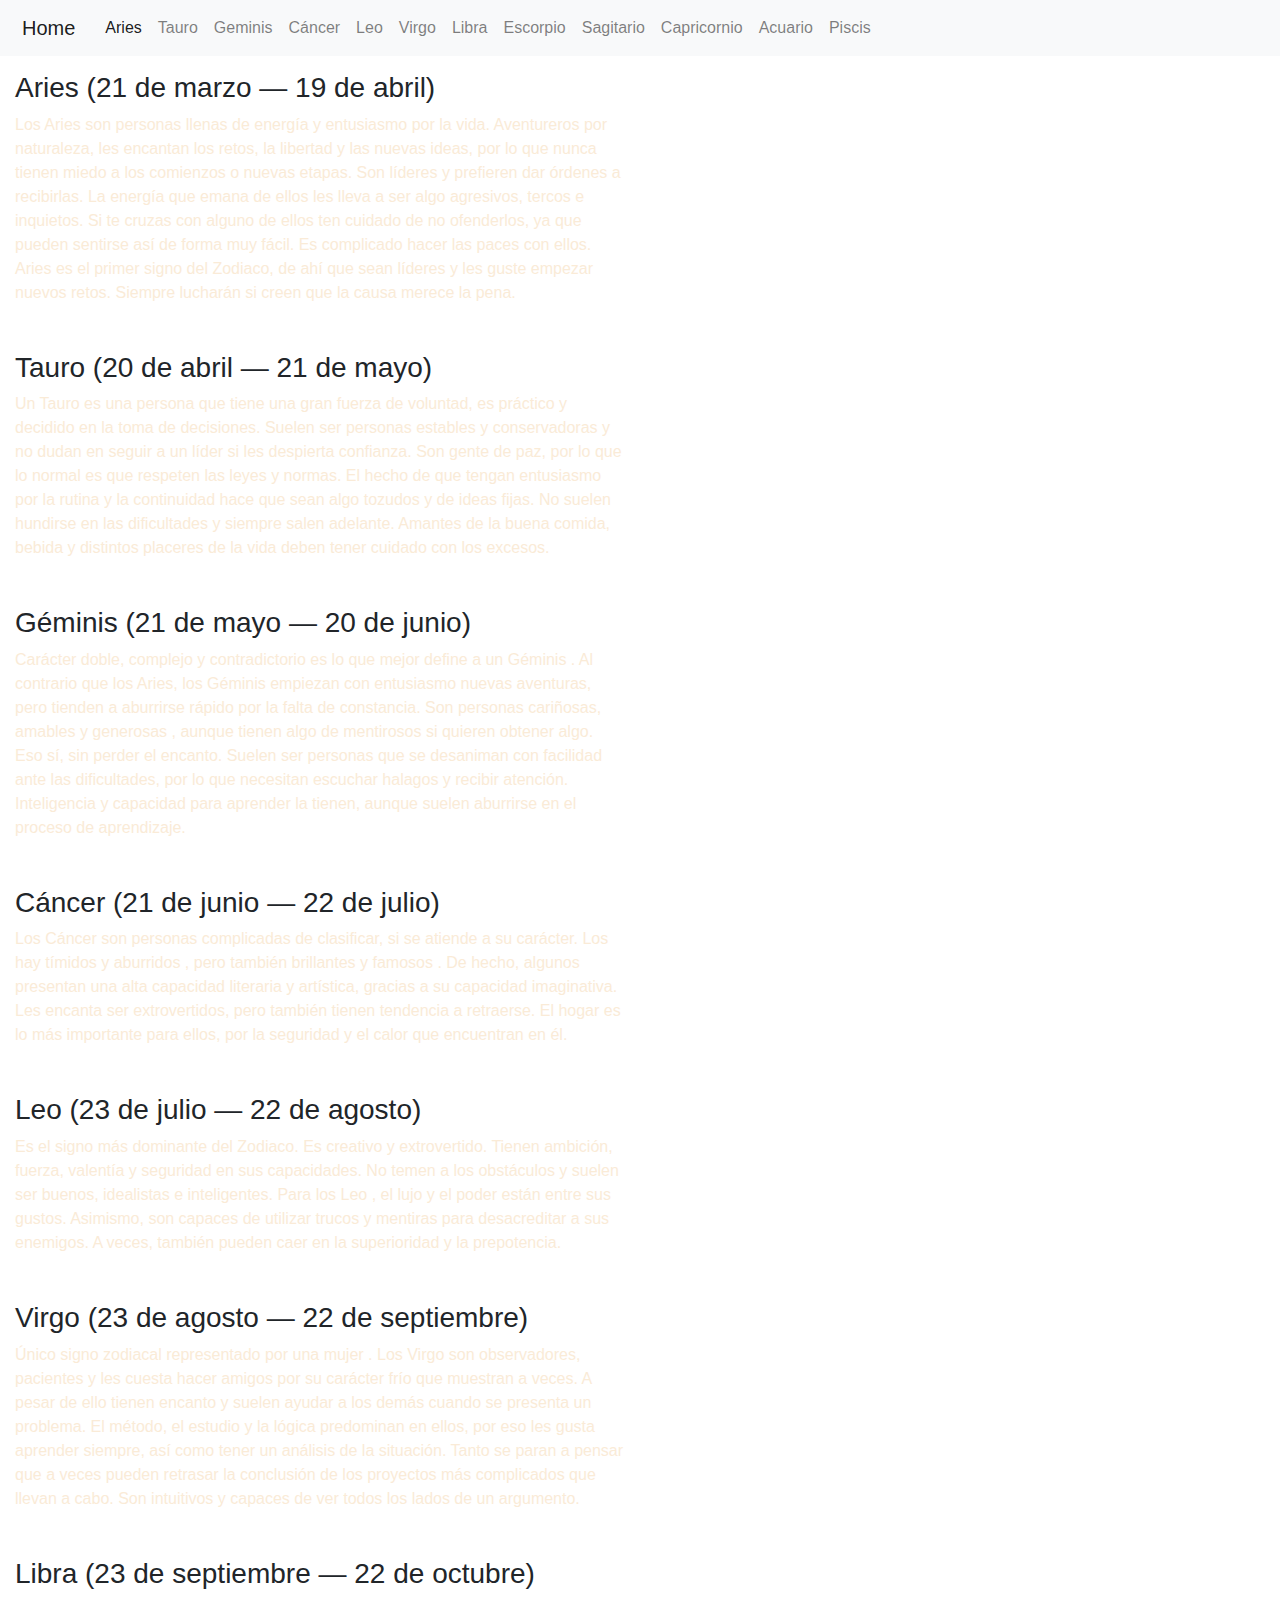
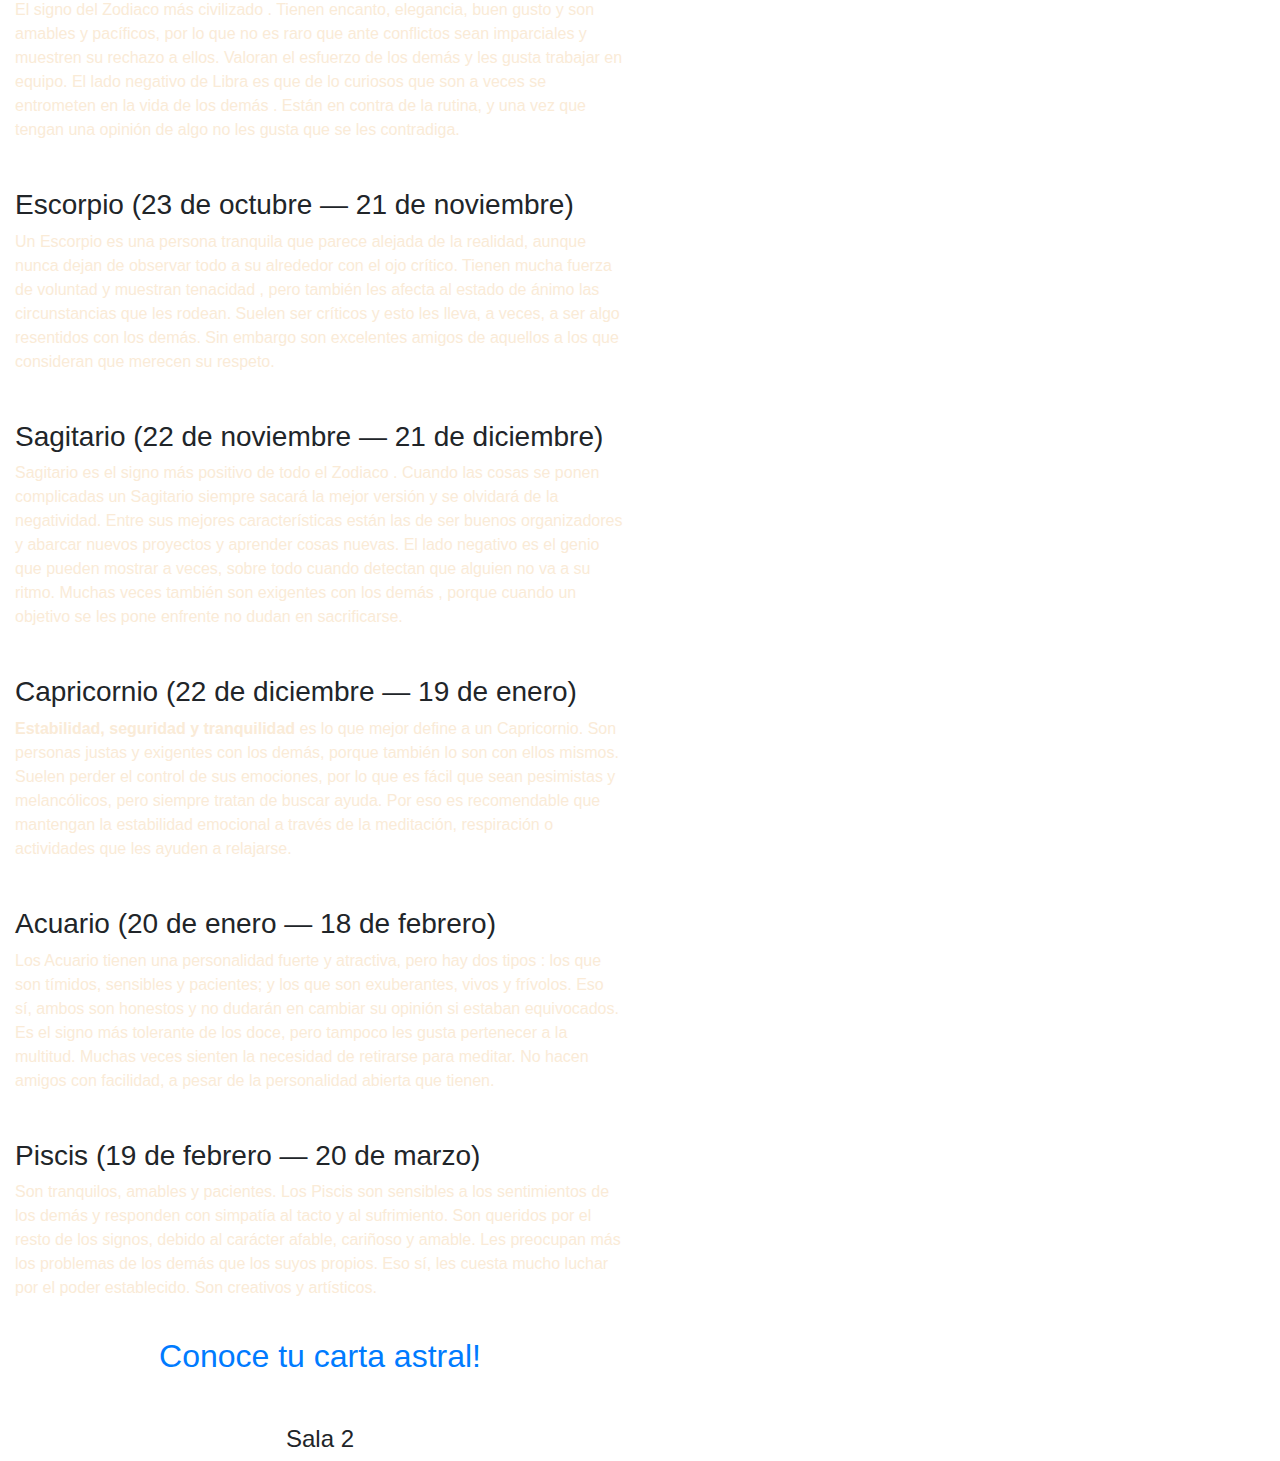
==== signos.html @ 11ec8f9d "Se agrega navbar  la sección de los signos" ====
<!DOCTYPE html>
<html lang="en">

<head>
    <meta charset="UTF-8">
    <meta name="viewport" content="width=device-width, initial-scale=1.0">
    <title>Carta Astral</title>

    <link rel="stylesheet" href="./styles/style.css">
    <link rel="stylesheet" href="https://cdn.jsdelivr.net/npm/bootstrap@4.0.0/dist/css/bootstrap.min.css"
        integrity="sha384-Gn5384xqQ1aoWXA+058RXPxPg6fy4IWvTNh0E263XmFcJlSAwiGgFAW/dAiS6JXm" crossorigin="anonymous">
    <link rel="icon" href="https://cdn-icons-png.flaticon.com/512/3924/3924420.png" type="image/x-icon">
</head>
<header>
    <nav class="navbar navbar-expand-lg navbar-light bg-light">
        <a class="navbar-brand" href="#">Home</a>
        <button class="navbar-toggler" type="button" data-toggle="collapse" data-target="#navbarSupportedContent"
            aria-controls="navbarSupportedContent" aria-expanded="false" aria-label="Toggle navigation">
            <span class="navbar-toggler-icon"></span>
        </button>

        <div class="collapse navbar-collapse" id="navbarSupportedContent">
            <ul class="navbar-nav mr-auto">
                <li class="nav-item active">
                    <a class="nav-link" href="#aries">Aries <span class="sr-only">(current)</span></a>
                </li>
                <li class="nav-item">
                    <a class="nav-link" href="#tauro">Tauro</a>
                </li>
                <li class="nav-item">
                    <a class="nav-link" href="#geminis">Geminis</a>
                </li>
                <li class="nav-item">
                    <a class="nav-link" href="#cancer">Cáncer</a>
                </li>
                <li class="nav-item">
                    <a class="nav-link" href="#leo">Leo</a>
                </li>
                <li class="nav-item">
                    <a class="nav-link" href="#virgo">Virgo</a>
                </li>
                <li class="nav-item">
                    <a class="nav-link" href="#libra">Libra</a>
                </li>
                <li class="nav-item">
                    <a class="nav-link" href="#escorpio">Escorpio</a>
                </li>
                <li class="nav-item">
                    <a class="nav-link" href="#sagitario">Sagitario</a>
                </li>
                <li class="nav-item">
                    <a class="nav-link" href="#capricornio">Capricornio</a>
                </li>
                <li class="nav-item">
                    <a class="nav-link" href="#acuario">Acuario</a>
                </li>
                <li class="nav-item">
                    <a class="nav-link" href="#piscis">Piscis</a>
                </li>
            </ul>
        </div>
    </nav>
</header>

<body>
    <section id="aries">
        <h3>Aries (21 de marzo — 19 de abril)</h3>
        <p> Los Aries son personas llenas de energía y entusiasmo por la vida. Aventureros por naturaleza, les encantan
            los retos, la libertad y las nuevas ideas, por lo que nunca tienen miedo a los comienzos o nuevas etapas.
            Son líderes y prefieren dar órdenes a recibirlas. La energía que emana de ellos les lleva a ser algo
            agresivos, tercos e inquietos. Si te cruzas con alguno de ellos ten cuidado de no ofenderlos, ya que pueden
            sentirse así de forma muy fácil. Es complicado hacer las paces con ellos. Aries es el primer signo del
            Zodiaco, de ahí que sean líderes y les guste empezar nuevos retos. Siempre lucharán si creen que la causa
            merece la pena.</p>
    </section>

    <section id="tauro">
        <h3>Tauro (20 de abril — 21 de mayo)</h3>
        <p>Un Tauro es una persona que tiene una gran fuerza de voluntad, es práctico y decidido en la toma de
            decisiones. Suelen ser personas estables y conservadoras y no dudan en seguir a un líder si les despierta
            confianza. Son gente de paz, por lo que lo normal es que respeten las leyes y normas. El hecho de que tengan
            entusiasmo por la rutina y la continuidad hace que sean algo tozudos y de ideas fijas. No suelen hundirse en
            las dificultades y siempre salen adelante. Amantes de la buena comida, bebida y distintos placeres de la
            vida deben tener cuidado con los excesos.</p>
    </section>

    <section id="geminis">
        <h3>Géminis (21 de mayo — 20 de junio)</h3>
        <p>Carácter doble, complejo y contradictorio es lo que mejor define a un Géminis . Al contrario que los Aries,
            los Géminis empiezan con entusiasmo nuevas aventuras, pero tienden a aburrirse rápido por la falta de
            constancia. Son personas cariñosas, amables y generosas , aunque tienen algo de mentirosos si quieren
            obtener algo. Eso sí, sin perder el encanto. Suelen ser personas que se desaniman con facilidad ante las
            dificultades, por lo que necesitan escuchar halagos y recibir atención. Inteligencia y capacidad para
            aprender la tienen, aunque suelen aburrirse en el proceso de aprendizaje.</p>
    </section>

    <section id="cancer">
        <h3>Cáncer (21 de junio — 22 de julio)</h3>
        <p>
            Los Cáncer son personas complicadas de clasificar, si se atiende a su carácter. Los hay tímidos y aburridos
            , pero también brillantes y famosos . De hecho, algunos presentan una alta capacidad literaria y artística,
            gracias a su capacidad imaginativa. Les encanta ser extrovertidos, pero también tienen tendencia a
            retraerse. El hogar es lo más importante para ellos, por la seguridad y el calor que encuentran en él.</p>
    </section>

    <section id="leo">
        <h3>Leo (23 de julio — 22 de agosto)</h3>
        <p>
            Es el signo más dominante del Zodiaco. Es creativo y extrovertido. Tienen ambición, fuerza, valentía y
            seguridad en sus capacidades. No temen a los obstáculos y suelen ser buenos, idealistas e inteligentes. Para
            los Leo , el lujo y el poder están entre sus gustos. Asimismo, son capaces de utilizar trucos y mentiras
            para desacreditar a sus enemigos. A veces, también pueden caer en la superioridad y la prepotencia.</p>
    </section>

    <section id="virgo">
        <h3>Virgo (23 de agosto — 22 de septiembre)</h3>
        <p>
            Único signo zodiacal representado por una mujer . Los Virgo son observadores, pacientes y les cuesta hacer
            amigos por su carácter frío que muestran a veces. A pesar de ello tienen encanto y suelen ayudar a los demás
            cuando se presenta un problema. El método, el estudio y la lógica predominan en ellos, por eso les gusta
            aprender siempre, así como tener un análisis de la situación. Tanto se paran a pensar que a veces pueden
            retrasar la conclusión de los proyectos más complicados que llevan a cabo. Son intuitivos y capaces de ver
            todos los lados de un argumento.</p>
    </section>

    <section id="libra">
        <h3>Libra (23 de septiembre — 22 de octubre)</h3>
        <p>
            El signo del Zodiaco más civilizado . Tienen encanto, elegancia, buen gusto y son amables y pacíficos, por
            lo que no es raro que ante conflictos sean imparciales y muestren su rechazo a ellos. Valoran el esfuerzo de
            los demás y les gusta trabajar en equipo. El lado negativo de Libra es que de lo curiosos que son a veces se
            entrometen en la vida de los demás . Están en contra de la rutina, y una vez que tengan una opinión de algo
            no les gusta que se les contradiga.</p>
    </section>

    <section id="escorpio">
        <h3>Escorpio (23 de octubre — 21 de noviembre)</h3>
        <p>
            Un Escorpio es una persona tranquila que parece alejada de la realidad, aunque nunca dejan de observar todo
            a su alrededor con el ojo crítico. Tienen mucha fuerza de voluntad y muestran tenacidad , pero también les
            afecta al estado de ánimo las circunstancias que les rodean. Suelen ser críticos y esto les lleva, a veces,
            a ser algo resentidos con los demás. Sin embargo son excelentes amigos de aquellos a los que consideran que
            merecen su respeto.</p>
    </section>

    <section id="sagitario">
        <h3>Sagitario (22 de noviembre — 21 de diciembre)</h3>
        <p>
            Sagitario es el signo más positivo de todo el Zodiaco . Cuando las cosas se ponen complicadas un Sagitario
            siempre sacará la mejor versión y se olvidará de la negatividad. Entre sus mejores características están las
            de ser buenos organizadores y abarcar nuevos proyectos y aprender cosas nuevas. El lado negativo es el genio
            que pueden mostrar a veces, sobre todo cuando detectan que alguien no va a su ritmo. Muchas veces también
            son exigentes con los demás , porque cuando un objetivo se les pone enfrente no dudan en sacrificarse.</p>
    </section>

    <section id="capricornio">
        <h3>Capricornio (22 de diciembre — 19 de enero)</h3>
        <p><b>Estabilidad, seguridad y tranquilidad</b> es lo que mejor define a un Capricornio. Son personas justas y
            exigentes con los demás, porque también lo son con ellos mismos. Suelen perder el control de sus emociones,
            por lo que es fácil que sean pesimistas y melancólicos, pero siempre tratan de buscar ayuda. Por eso es
            recomendable que mantengan la estabilidad emocional a través de la meditación, respiración o actividades que
            les ayuden a relajarse.</p>
    </section>

    <section id="acuario">
        <h3>Acuario (20 de enero — 18 de febrero)</h3>
        <p>
            Los Acuario tienen una personalidad fuerte y atractiva, pero hay dos tipos : los que son tímidos, sensibles
            y pacientes; y los que son exuberantes, vivos y frívolos. Eso sí, ambos son honestos y no dudarán en cambiar
            su opinión si estaban equivocados. Es el signo más tolerante de los doce, pero tampoco les gusta pertenecer
            a la multitud. Muchas veces sienten la necesidad de retirarse para meditar. No hacen amigos con facilidad, a
            pesar de la personalidad abierta que tienen.</p>
    </section>

    <section id="piscis">
        <h3>Piscis (19 de febrero — 20 de marzo)</h3>
        <p>
            Son tranquilos, amables y pacientes. Los Piscis son sensibles a los sentimientos de los demás y responden
            con simpatía al tacto y al sufrimiento. Son queridos por el resto de los signos, debido al carácter afable,
            cariñoso y amable. Les preocupan más los problemas de los demás que los suyos propios. Eso sí, les cuesta
            mucho luchar por el poder establecido. Son creativos y artísticos.</p>
    </section>

    <a href="index.html">
        <h2>Conoce tu carta astral!</h2>
    </a>
    <footer>
        <h4>Sala 2</h4>
    </footer>
    <script src="https://code.jquery.com/jquery-3.2.1.slim.min.js"
        integrity="sha384-KJ3o2DKtIkvYIK3UENzmM7KCkRr/rE9/Qpg6aAZGJwFDMVNA/GpGFF93hXpG5KkN" crossorigin="anonymous">
    </script>
    <script src="https://cdn.jsdelivr.net/npm/popper.js@1.12.9/dist/umd/popper.min.js"
        integrity="sha384-ApNbgh9B+Y1QKtv3Rn7W3mgPxhU9K/ScQsAP7hUibX39j7fakFPskvXusvfa0b4Q" crossorigin="anonymous">
    </script>
    <script src="https://cdn.jsdelivr.net/npm/bootstrap@4.0.0/dist/js/bootstrap.min.js"
        integrity="sha384-JZR6Spejh4U02d8jOt6vLEHfe/JQGiRRSQQxSfFWpi1MquVdAyjUar5+76PVCmYl" crossorigin="anonymous">
    </script>
</body>

</html>
---- styles/style.css ----
*{
    scroll-behavior: smooth;
}
body {
    background-image: url(https://elmomentoveracruz.mx/wp-content/uploads/2024/04/C2BFQue-te-predicen-los-astros-este-26-de-enero_-780x470.jpg);
    background-size: cover;
    background-repeat: no-repeat;
    display: flex;
    flex-direction: column;
    justify-content: center;
    align-items:start;
    width: 50%;
    margin-left: 20px;
    transition: 1s;
    scroll-behavior: smooth;
}
 
h1 {
 
    text-align: center;
    font-family: 'Segoe UI', Tahoma, Geneva, Verdana, sans-serif;
    font-size: 40px;
    font-weight: 400;
    color:cornflowerblue;
    transition: 0.8s;
    opacity: 0.8;
}
 
h2, h3, h4 {
    font-family: 'Segoe UI', Tahoma, Geneva, Verdana, sans-serif;
    color: white;
    font-weight: 300;
}

label {
    font-family: 'Segoe UI', Tahoma, Geneva, Verdana, sans-serif;
    color: azure;
}

button {
    font-family: 'Segoe UI', Tahoma, Geneva, Verdana, sans-serif;
    width: 30%;
    padding: 10px;
    background-color: #022E51;
    color: white;
    border: none;
    border-radius: 4px;
    cursor: pointer;
    font-size: 16px;
    align-self: center;
}

input[type="text"], input[type="email"], input[type="datetime-local"], input[type="time"] {
    width: 100%;
    padding: 8px;
    margin: 10px 0;
    border-radius: 4px;
    border: 1px solid #ccc;
    box-sizing: border-box;
}

table {
    width: 50vh;
    align-self: center;
}

tr:hover{background-color:#022E51 ;}/*Resalta linea en la tabla al acercar cursor*/
 
/*Fuente y formato del texto del table header*/
th{
    font-family: 'Segoe UI', Tahoma, Geneva, Verdana, sans-serif;
    }
 
/*Fuente y formato del texto del contenido de la tabla*/
td{
    font-family: 'Segoe UI', Tahoma, Geneva, Verdana, sans-serif;
    
}
 
/*Formato del tamaño de la tabla*/
th, td{
    padding: 8px;
    text-align: left;
    border-bottom: 3px solid;
    color: antiquewhite;
}
 
/*Color de fondo del header*/
th{
    background-color: cornflowerblue;
}

p {
    color: antiquewhite;
    font-family: 'Segoe UI', Tahoma, Geneva, Verdana, sans-serif;
}

footer {
    margin-top: 35px;
    align-self: center;
}

a {
    color: inherit;
    align-self: center;
    padding: 6px;
    border-radius: 6px;
}

a:hover{background-color:#022E51 ;}

section {
    margin: 15px;
}

fieldset {
    color: antiquewhite;
    font-family: 'Segoe UI', Tahoma, Geneva, Verdana, sans-serif;
    margin-bottom: 10px;
}


header{
    position: sticky;
    top: 0;
    width: 100vw;
}
 header .navbar{
    width: 100%;
}
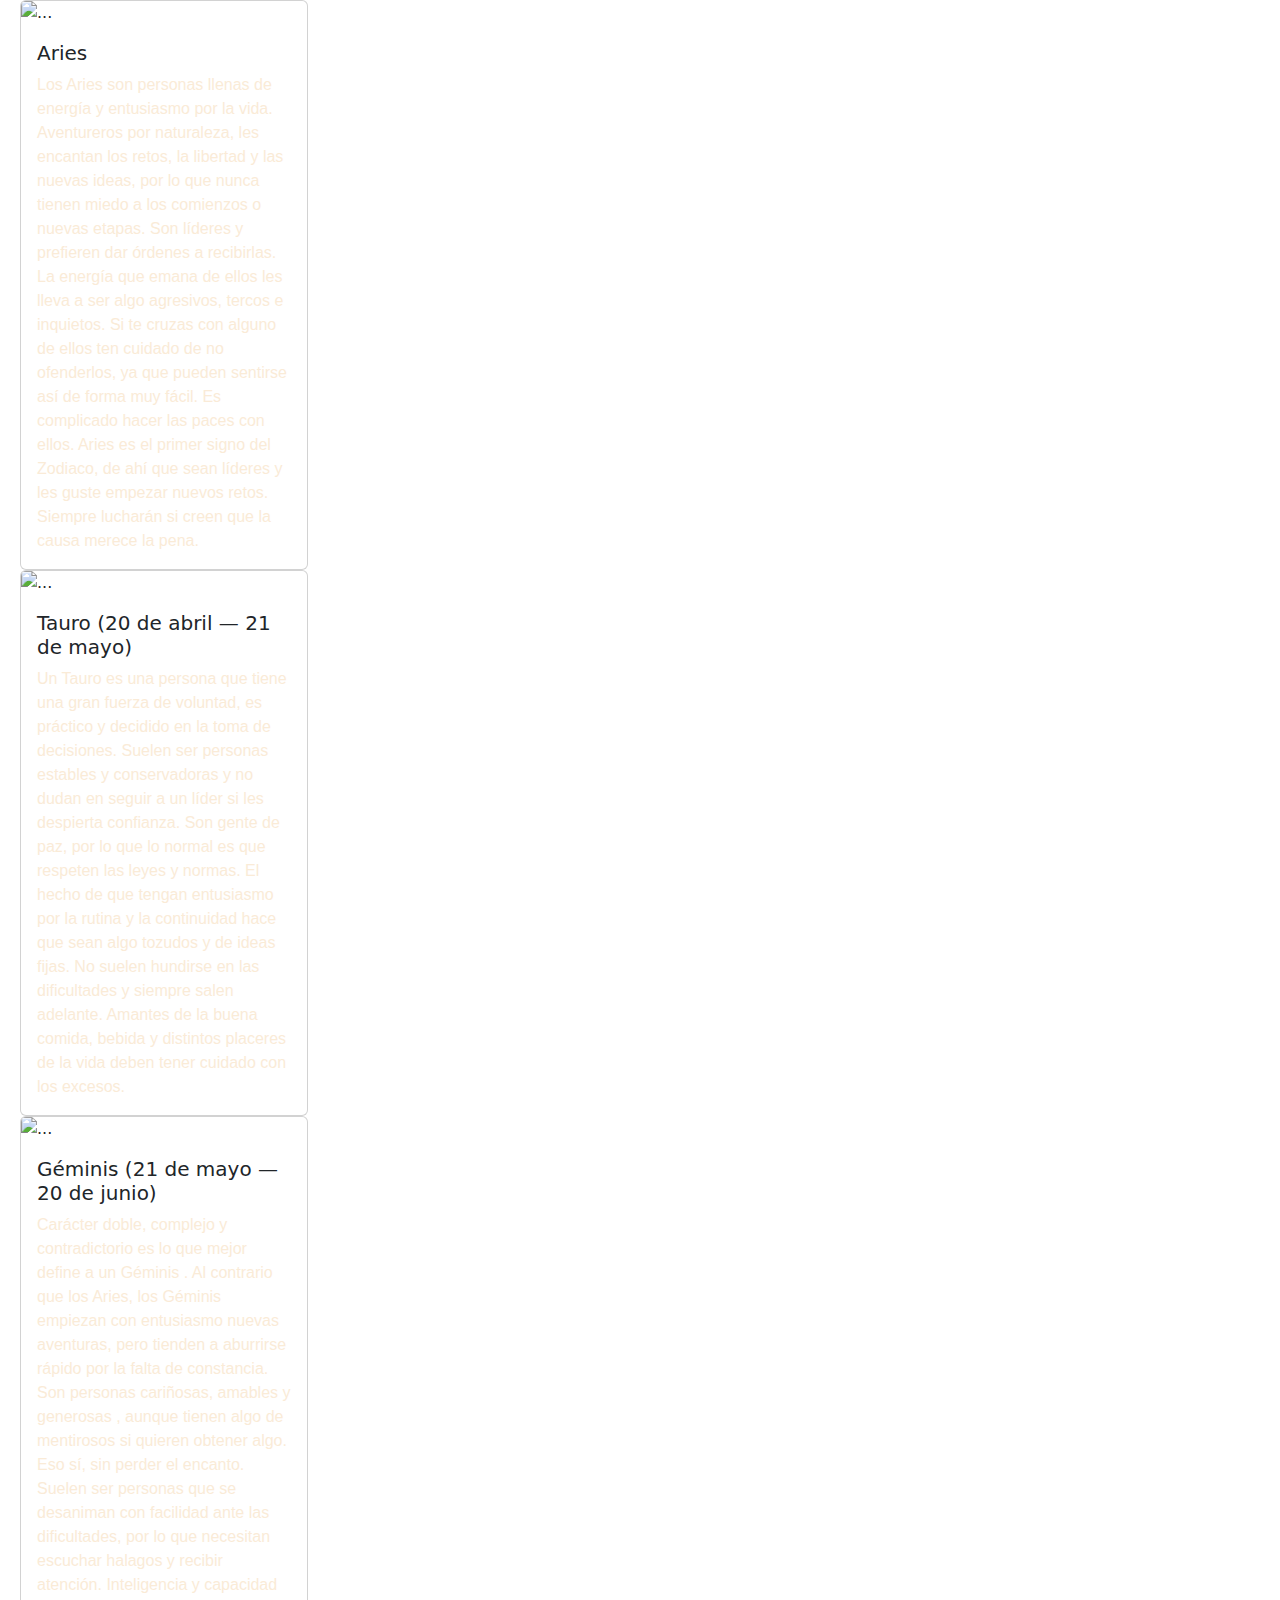
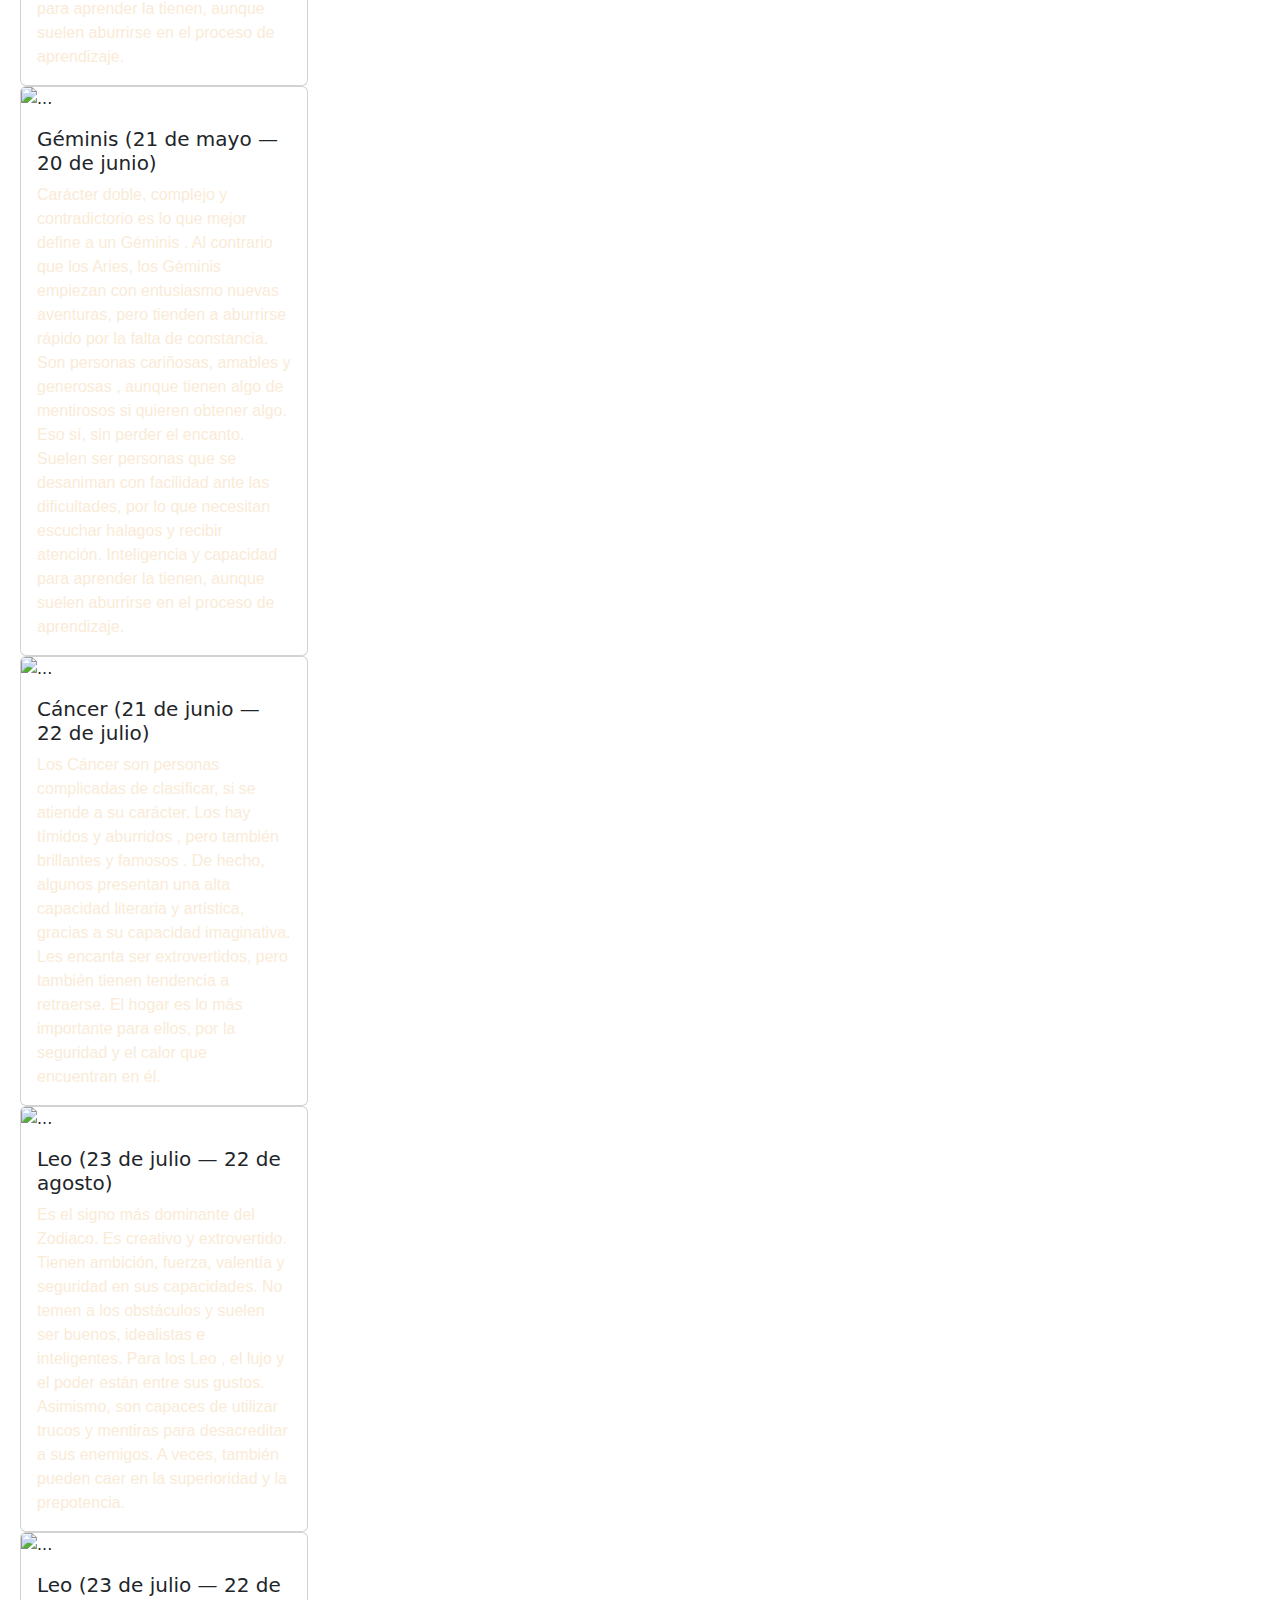
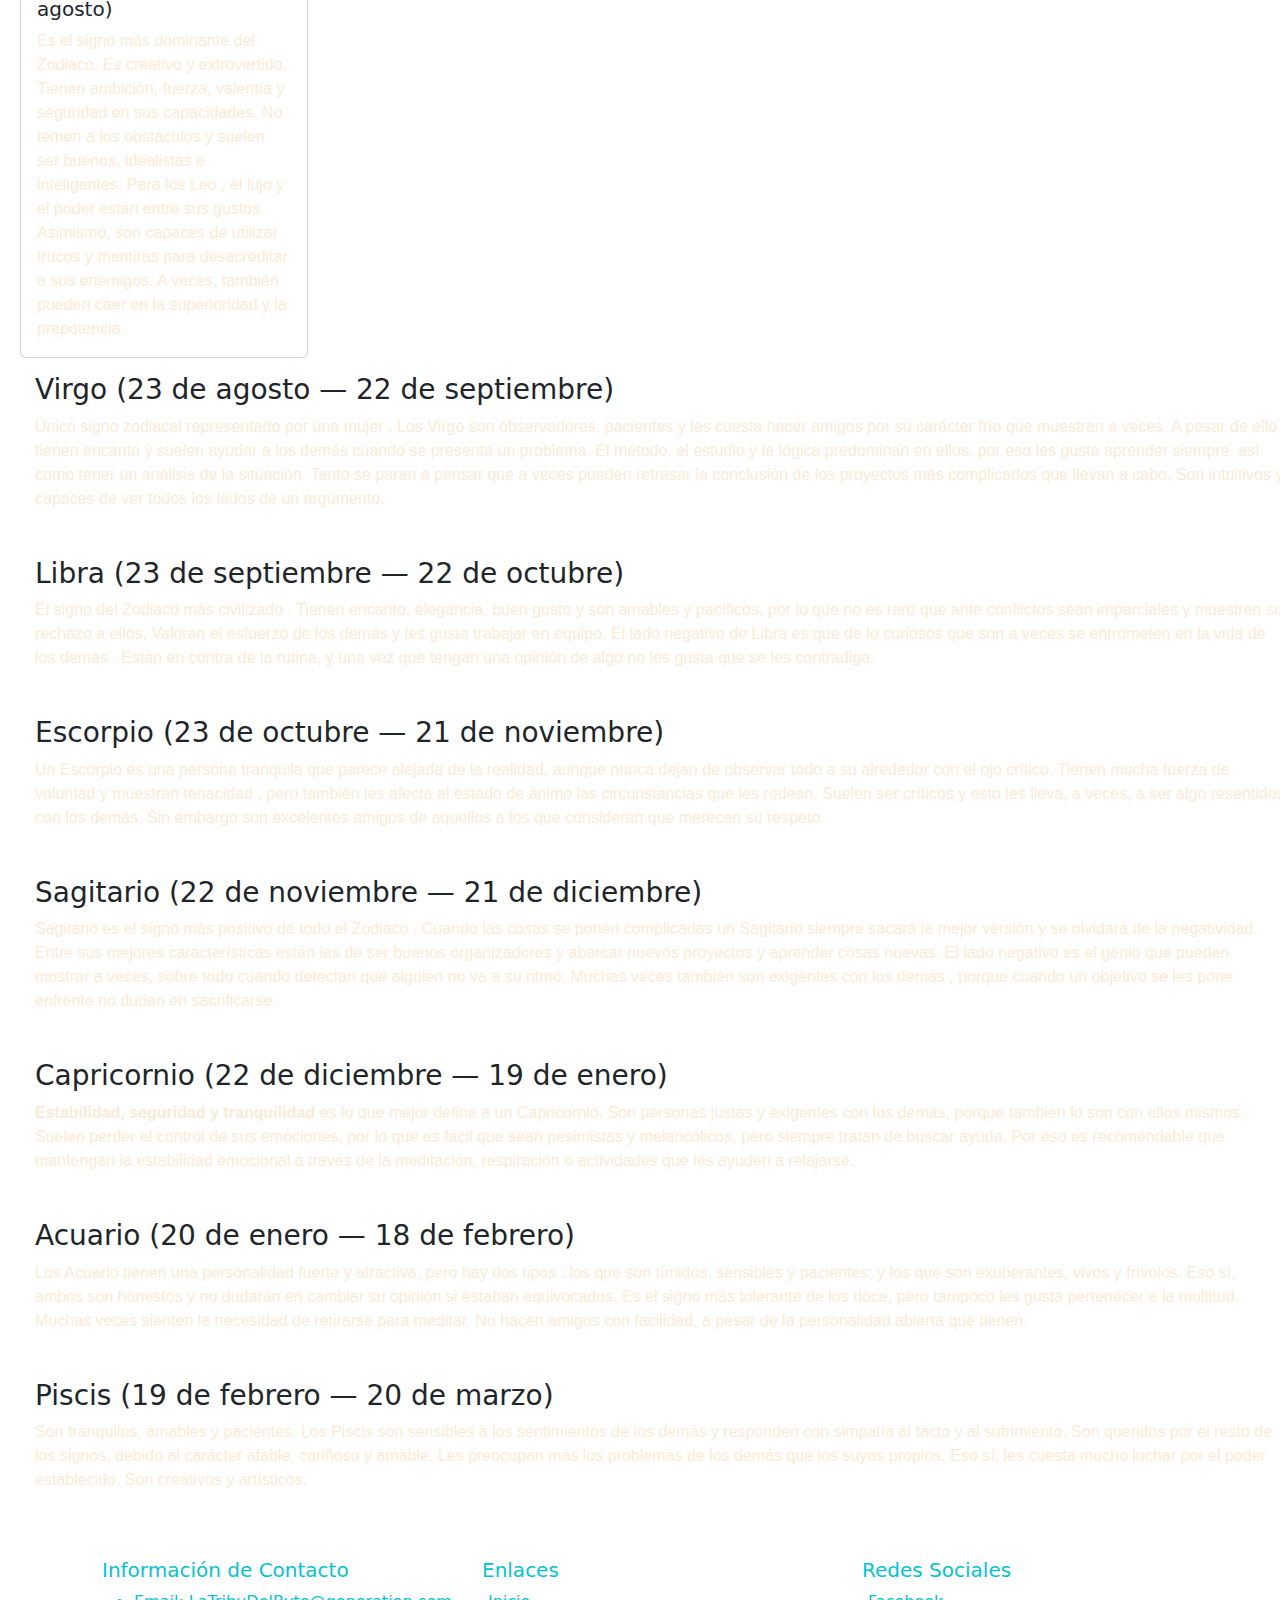
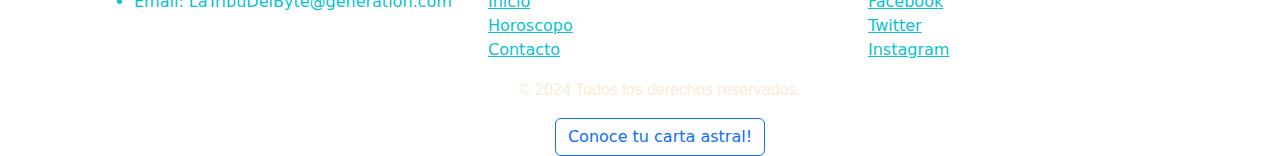
==== commit 46265973: "Merge branch 'main' into footer" ====
--- a/signos.html
+++ b/signos.html
@@ -1,201 +1,162 @@
 <!DOCTYPE html>
 <html lang="en">
-
 <head>
     <meta charset="UTF-8">
     <meta name="viewport" content="width=device-width, initial-scale=1.0">
     <title>Carta Astral</title>
-
+    <link href="https://cdn.jsdelivr.net/npm/bootstrap@5.3.3/dist/css/bootstrap.min.css" rel="stylesheet" integrity="sha384-QWTKZyjpPEjISv5WaRU9OFeRpok6YctnYmDr5pNlyT2bRjXh0JMhjY6hW+ALEwIH" crossorigin="anonymous">
     <link rel="stylesheet" href="./styles/style.css">
-    <link rel="stylesheet" href="https://cdn.jsdelivr.net/npm/bootstrap@4.0.0/dist/css/bootstrap.min.css"
-        integrity="sha384-Gn5384xqQ1aoWXA+058RXPxPg6fy4IWvTNh0E263XmFcJlSAwiGgFAW/dAiS6JXm" crossorigin="anonymous">
     <link rel="icon" href="https://cdn-icons-png.flaticon.com/512/3924/3924420.png" type="image/x-icon">
 </head>
-<header>
-    <nav class="navbar navbar-expand-lg navbar-light bg-light">
-        <a class="navbar-brand" href="#">Home</a>
-        <button class="navbar-toggler" type="button" data-toggle="collapse" data-target="#navbarSupportedContent"
-            aria-controls="navbarSupportedContent" aria-expanded="false" aria-label="Toggle navigation">
-            <span class="navbar-toggler-icon"></span>
-        </button>
 
-        <div class="collapse navbar-collapse" id="navbarSupportedContent">
-            <ul class="navbar-nav mr-auto">
-                <li class="nav-item active">
-                    <a class="nav-link" href="#aries">Aries <span class="sr-only">(current)</span></a>
-                </li>
-                <li class="nav-item">
-                    <a class="nav-link" href="#tauro">Tauro</a>
-                </li>
-                <li class="nav-item">
-                    <a class="nav-link" href="#geminis">Geminis</a>
-                </li>
-                <li class="nav-item">
-                    <a class="nav-link" href="#cancer">Cáncer</a>
-                </li>
-                <li class="nav-item">
-                    <a class="nav-link" href="#leo">Leo</a>
-                </li>
-                <li class="nav-item">
-                    <a class="nav-link" href="#virgo">Virgo</a>
-                </li>
-                <li class="nav-item">
-                    <a class="nav-link" href="#libra">Libra</a>
-                </li>
-                <li class="nav-item">
-                    <a class="nav-link" href="#escorpio">Escorpio</a>
-                </li>
-                <li class="nav-item">
-                    <a class="nav-link" href="#sagitario">Sagitario</a>
-                </li>
-                <li class="nav-item">
-                    <a class="nav-link" href="#capricornio">Capricornio</a>
-                </li>
-                <li class="nav-item">
-                    <a class="nav-link" href="#acuario">Acuario</a>
-                </li>
-                <li class="nav-item">
-                    <a class="nav-link" href="#piscis">Piscis</a>
-                </li>
-            </ul>
-        </div>
-    </nav>
-</header>
+<!--Cartas signos-->
+
+<!--Aries-->
+<div class="card" style="width: 18rem;">
+    <img src="..." class="card-img-top" alt="...">
+    <div class="card-body">
+      <h5 class="card-title">Aries</h5>
+      <p class="card-text">Los Aries son personas llenas de energía y entusiasmo por la vida. Aventureros por naturaleza, les encantan los retos, la libertad y las nuevas ideas, por lo que nunca tienen miedo a los comienzos o nuevas etapas. Son líderes y prefieren dar órdenes a recibirlas. La energía que emana de ellos les lleva a ser algo agresivos, tercos e inquietos. Si te cruzas con alguno de ellos ten cuidado de no ofenderlos, ya que pueden sentirse así de forma muy fácil. Es complicado hacer las paces con ellos. Aries es el primer signo del Zodiaco, de ahí que sean líderes y les guste empezar nuevos retos. Siempre lucharán si creen que la causa merece la pena.</p>
+    </div>
+</div>
+<!--Tauroo-->
+<div class="card" style="width: 18rem;">
+    <img src="..." class="card-img-top" alt="...">
+    <div class="card-body">
+      <h5 class="card-title">Tauro (20 de abril — 21 de mayo)</h5>
+      <p class="card-text">Un Tauro es una persona que tiene una gran fuerza de voluntad, es práctico y decidido en la toma de decisiones. Suelen ser personas estables y conservadoras y no dudan en seguir a un líder si les despierta confianza. Son gente de paz, por lo que lo normal es que respeten las leyes y normas. El hecho de que tengan entusiasmo por la rutina y la continuidad hace que sean algo tozudos y de ideas fijas. No suelen hundirse en las dificultades y siempre salen adelante. Amantes de la buena comida, bebida y distintos placeres de la vida deben tener cuidado con los excesos.</p>
+    </div>
+</div>
+
+<!--Geminis-->
+<div class="card" style="width: 18rem;">
+    <img src="..." class="card-img-top" alt="...">
+    <div class="card-body">
+      <h5 class="card-title">Géminis (21 de mayo — 20 de junio)</h5>
+      <p class="card-text">Carácter doble, complejo y contradictorio es lo que mejor define a un Géminis . Al contrario que los Aries, los Géminis empiezan con entusiasmo nuevas aventuras, pero tienden a aburrirse rápido por la falta de constancia. Son personas cariñosas, amables y generosas , aunque tienen algo de mentirosos si quieren obtener algo. Eso sí, sin perder el encanto. Suelen ser personas que se desaniman con facilidad ante las dificultades, por lo que necesitan escuchar halagos y recibir atención. Inteligencia y capacidad para aprender la tienen, aunque suelen aburrirse en el proceso de aprendizaje.</p>
+    </div>
+</div>
+
+<!--Géminis-->
+<div class="card" style="width: 18rem;">
+    <img src="..." class="card-img-top" alt="...">
+    <div class="card-body">
+      <h5 class="card-title">Géminis (21 de mayo — 20 de junio)</h5>
+      <p class="card-text">Carácter doble, complejo y contradictorio es lo que mejor define a un Géminis . Al contrario que los Aries, los Géminis empiezan con entusiasmo nuevas aventuras, pero tienden a aburrirse rápido por la falta de constancia. Son personas cariñosas, amables y generosas , aunque tienen algo de mentirosos si quieren obtener algo. Eso sí, sin perder el encanto. Suelen ser personas que se desaniman con facilidad ante las dificultades, por lo que necesitan escuchar halagos y recibir atención. Inteligencia y capacidad para aprender la tienen, aunque suelen aburrirse en el proceso de aprendizaje.</p>
+    </div>
+</div>
+
+<!--Cáncer-->
+<div class="card" style="width: 18rem;">
+    <img src="..." class="card-img-top" alt="...">
+    <div class="card-body">
+      <h5 class="card-title">Cáncer (21 de junio — 22 de julio)</h5>
+      <p class="card-text"> Los Cáncer son personas complicadas de clasificar, si se atiende a su carácter. Los hay tímidos y aburridos , pero también brillantes y famosos . De hecho, algunos presentan una alta capacidad literaria y artística, gracias a su capacidad imaginativa. Les encanta ser extrovertidos, pero también tienen tendencia a retraerse. El hogar es lo más importante para ellos, por la seguridad y el calor que encuentran en él.</p>
+    </div>
+</div>
+
+<!--Leo-->
+<div class="card" style="width: 18rem;">
+    <img src="..." class="card-img-top" alt="...">
+    <div class="card-body">
+      <h5 class="card-title">Leo (23 de julio — 22 de agosto)</h5>
+      <p class="card-text"> Es el signo más dominante del Zodiaco. Es creativo y extrovertido. Tienen ambición, fuerza, valentía y seguridad en sus capacidades. No temen a los obstáculos y suelen ser buenos, idealistas e inteligentes. Para los Leo , el lujo y el poder están entre sus gustos. Asimismo, son capaces de utilizar trucos y mentiras para desacreditar a sus enemigos. A veces, también pueden caer en la superioridad y la prepotencia.</p>
+    </div>
+</div>
+
+<!--Leo-->
+<div class="card" style="width: 18rem;">
+    <img src="..." class="card-img-top" alt="...">
+    <div class="card-body">
+      <h5 class="card-title">Leo (23 de julio — 22 de agosto)</h5>
+      <p class="card-text"> Es el signo más dominante del Zodiaco. Es creativo y extrovertido. Tienen ambición, fuerza, valentía y seguridad en sus capacidades. No temen a los obstáculos y suelen ser buenos, idealistas e inteligentes. Para los Leo , el lujo y el poder están entre sus gustos. Asimismo, son capaces de utilizar trucos y mentiras para desacreditar a sus enemigos. A veces, también pueden caer en la superioridad y la prepotencia.</p>
+    </div>
+</div>
 
 <body>
-    <section id="aries">
-        <h3>Aries (21 de marzo — 19 de abril)</h3>
-        <p> Los Aries son personas llenas de energía y entusiasmo por la vida. Aventureros por naturaleza, les encantan
-            los retos, la libertad y las nuevas ideas, por lo que nunca tienen miedo a los comienzos o nuevas etapas.
-            Son líderes y prefieren dar órdenes a recibirlas. La energía que emana de ellos les lleva a ser algo
-            agresivos, tercos e inquietos. Si te cruzas con alguno de ellos ten cuidado de no ofenderlos, ya que pueden
-            sentirse así de forma muy fácil. Es complicado hacer las paces con ellos. Aries es el primer signo del
-            Zodiaco, de ahí que sean líderes y les guste empezar nuevos retos. Siempre lucharán si creen que la causa
-            merece la pena.</p>
-    </section>
-
-    <section id="tauro">
-        <h3>Tauro (20 de abril — 21 de mayo)</h3>
-        <p>Un Tauro es una persona que tiene una gran fuerza de voluntad, es práctico y decidido en la toma de
-            decisiones. Suelen ser personas estables y conservadoras y no dudan en seguir a un líder si les despierta
-            confianza. Son gente de paz, por lo que lo normal es que respeten las leyes y normas. El hecho de que tengan
-            entusiasmo por la rutina y la continuidad hace que sean algo tozudos y de ideas fijas. No suelen hundirse en
-            las dificultades y siempre salen adelante. Amantes de la buena comida, bebida y distintos placeres de la
-            vida deben tener cuidado con los excesos.</p>
-    </section>
-
-    <section id="geminis">
-        <h3>Géminis (21 de mayo — 20 de junio)</h3>
-        <p>Carácter doble, complejo y contradictorio es lo que mejor define a un Géminis . Al contrario que los Aries,
-            los Géminis empiezan con entusiasmo nuevas aventuras, pero tienden a aburrirse rápido por la falta de
-            constancia. Son personas cariñosas, amables y generosas , aunque tienen algo de mentirosos si quieren
-            obtener algo. Eso sí, sin perder el encanto. Suelen ser personas que se desaniman con facilidad ante las
-            dificultades, por lo que necesitan escuchar halagos y recibir atención. Inteligencia y capacidad para
-            aprender la tienen, aunque suelen aburrirse en el proceso de aprendizaje.</p>
-    </section>
-
-    <section id="cancer">
-        <h3>Cáncer (21 de junio — 22 de julio)</h3>
-        <p>
-            Los Cáncer son personas complicadas de clasificar, si se atiende a su carácter. Los hay tímidos y aburridos
-            , pero también brillantes y famosos . De hecho, algunos presentan una alta capacidad literaria y artística,
-            gracias a su capacidad imaginativa. Les encanta ser extrovertidos, pero también tienen tendencia a
-            retraerse. El hogar es lo más importante para ellos, por la seguridad y el calor que encuentran en él.</p>
-    </section>
-
-    <section id="leo">
-        <h3>Leo (23 de julio — 22 de agosto)</h3>
-        <p>
-            Es el signo más dominante del Zodiaco. Es creativo y extrovertido. Tienen ambición, fuerza, valentía y
-            seguridad en sus capacidades. No temen a los obstáculos y suelen ser buenos, idealistas e inteligentes. Para
-            los Leo , el lujo y el poder están entre sus gustos. Asimismo, son capaces de utilizar trucos y mentiras
-            para desacreditar a sus enemigos. A veces, también pueden caer en la superioridad y la prepotencia.</p>
-    </section>
-
+    
     <section id="virgo">
         <h3>Virgo (23 de agosto — 22 de septiembre)</h3>
         <p>
-            Único signo zodiacal representado por una mujer . Los Virgo son observadores, pacientes y les cuesta hacer
-            amigos por su carácter frío que muestran a veces. A pesar de ello tienen encanto y suelen ayudar a los demás
-            cuando se presenta un problema. El método, el estudio y la lógica predominan en ellos, por eso les gusta
-            aprender siempre, así como tener un análisis de la situación. Tanto se paran a pensar que a veces pueden
-            retrasar la conclusión de los proyectos más complicados que llevan a cabo. Son intuitivos y capaces de ver
-            todos los lados de un argumento.</p>
+            Único signo zodiacal representado por una mujer . Los Virgo son observadores, pacientes y les cuesta hacer amigos por su carácter frío que muestran a veces. A pesar de ello tienen encanto y suelen ayudar a los demás cuando se presenta un problema. El método, el estudio y la lógica predominan en ellos, por eso les gusta aprender siempre, así como tener un análisis de la situación. Tanto se paran a pensar que a veces pueden retrasar la conclusión de los proyectos más complicados que llevan a cabo. Son intuitivos y capaces de ver todos los lados de un argumento.</p>
     </section>
-
+    
     <section id="libra">
         <h3>Libra (23 de septiembre — 22 de octubre)</h3>
         <p>
-            El signo del Zodiaco más civilizado . Tienen encanto, elegancia, buen gusto y son amables y pacíficos, por
-            lo que no es raro que ante conflictos sean imparciales y muestren su rechazo a ellos. Valoran el esfuerzo de
-            los demás y les gusta trabajar en equipo. El lado negativo de Libra es que de lo curiosos que son a veces se
-            entrometen en la vida de los demás . Están en contra de la rutina, y una vez que tengan una opinión de algo
-            no les gusta que se les contradiga.</p>
+            El signo del Zodiaco más civilizado . Tienen encanto, elegancia, buen gusto y son amables y pacíficos, por lo que no es raro que ante conflictos sean imparciales y muestren su rechazo a ellos. Valoran el esfuerzo de los demás y les gusta trabajar en equipo. El lado negativo de Libra es que de lo curiosos que son a veces se entrometen en la vida de los demás . Están en contra de la rutina, y una vez que tengan una opinión de algo no les gusta que se les contradiga.</p>
     </section>
-
+    
     <section id="escorpio">
         <h3>Escorpio (23 de octubre — 21 de noviembre)</h3>
         <p>
-            Un Escorpio es una persona tranquila que parece alejada de la realidad, aunque nunca dejan de observar todo
-            a su alrededor con el ojo crítico. Tienen mucha fuerza de voluntad y muestran tenacidad , pero también les
-            afecta al estado de ánimo las circunstancias que les rodean. Suelen ser críticos y esto les lleva, a veces,
-            a ser algo resentidos con los demás. Sin embargo son excelentes amigos de aquellos a los que consideran que
-            merecen su respeto.</p>
+            Un Escorpio es una persona tranquila que parece alejada de la realidad, aunque nunca dejan de observar todo a su alrededor con el ojo crítico. Tienen mucha fuerza de voluntad y muestran tenacidad , pero también les afecta al estado de ánimo las circunstancias que les rodean. Suelen ser críticos y esto les lleva, a veces, a ser algo resentidos con los demás. Sin embargo son excelentes amigos de aquellos a los que consideran que merecen su respeto.</p>
     </section>
-
+    
     <section id="sagitario">
         <h3>Sagitario (22 de noviembre — 21 de diciembre)</h3>
         <p>
-            Sagitario es el signo más positivo de todo el Zodiaco . Cuando las cosas se ponen complicadas un Sagitario
-            siempre sacará la mejor versión y se olvidará de la negatividad. Entre sus mejores características están las
-            de ser buenos organizadores y abarcar nuevos proyectos y aprender cosas nuevas. El lado negativo es el genio
-            que pueden mostrar a veces, sobre todo cuando detectan que alguien no va a su ritmo. Muchas veces también
-            son exigentes con los demás , porque cuando un objetivo se les pone enfrente no dudan en sacrificarse.</p>
+            Sagitario es el signo más positivo de todo el Zodiaco . Cuando las cosas se ponen complicadas un Sagitario siempre sacará la mejor versión y se olvidará de la negatividad. Entre sus mejores características están las de ser buenos organizadores y abarcar nuevos proyectos y aprender cosas nuevas. El lado negativo es el genio que pueden mostrar a veces, sobre todo cuando detectan que alguien no va a su ritmo. Muchas veces también son exigentes con los demás , porque cuando un objetivo se les pone enfrente no dudan en sacrificarse.</p>
     </section>
-
+    
     <section id="capricornio">
         <h3>Capricornio (22 de diciembre — 19 de enero)</h3>
-        <p><b>Estabilidad, seguridad y tranquilidad</b> es lo que mejor define a un Capricornio. Son personas justas y
-            exigentes con los demás, porque también lo son con ellos mismos. Suelen perder el control de sus emociones,
-            por lo que es fácil que sean pesimistas y melancólicos, pero siempre tratan de buscar ayuda. Por eso es
-            recomendable que mantengan la estabilidad emocional a través de la meditación, respiración o actividades que
-            les ayuden a relajarse.</p>
+        <p><b>Estabilidad, seguridad y tranquilidad</b> es lo que mejor define a un Capricornio. Son personas justas y exigentes con los demás, porque también lo son con ellos mismos. Suelen perder el control de sus emociones, por lo que es fácil que sean pesimistas y melancólicos, pero siempre tratan de buscar ayuda. Por eso es recomendable que mantengan la estabilidad emocional a través de la meditación, respiración o actividades que les ayuden a relajarse.</p>
     </section>
-
+    
     <section id="acuario">
         <h3>Acuario (20 de enero — 18 de febrero)</h3>
         <p>
-            Los Acuario tienen una personalidad fuerte y atractiva, pero hay dos tipos : los que son tímidos, sensibles
-            y pacientes; y los que son exuberantes, vivos y frívolos. Eso sí, ambos son honestos y no dudarán en cambiar
-            su opinión si estaban equivocados. Es el signo más tolerante de los doce, pero tampoco les gusta pertenecer
-            a la multitud. Muchas veces sienten la necesidad de retirarse para meditar. No hacen amigos con facilidad, a
-            pesar de la personalidad abierta que tienen.</p>
+            Los Acuario tienen una personalidad fuerte y atractiva, pero hay dos tipos : los que son tímidos, sensibles y pacientes; y los que son exuberantes, vivos y frívolos. Eso sí, ambos son honestos y no dudarán en cambiar su opinión si estaban equivocados. Es el signo más tolerante de los doce, pero tampoco les gusta pertenecer a la multitud. Muchas veces sienten la necesidad de retirarse para meditar. No hacen amigos con facilidad, a pesar de la personalidad abierta que tienen.</p>
     </section>
-
+    
     <section id="piscis">
         <h3>Piscis (19 de febrero — 20 de marzo)</h3>
         <p>
-            Son tranquilos, amables y pacientes. Los Piscis son sensibles a los sentimientos de los demás y responden
-            con simpatía al tacto y al sufrimiento. Son queridos por el resto de los signos, debido al carácter afable,
-            cariñoso y amable. Les preocupan más los problemas de los demás que los suyos propios. Eso sí, les cuesta
-            mucho luchar por el poder establecido. Son creativos y artísticos.</p>
+            Son tranquilos, amables y pacientes. Los Piscis son sensibles a los sentimientos de los demás y responden con simpatía al tacto y al sufrimiento. Son queridos por el resto de los signos, debido al carácter afable, cariñoso y amable. Les preocupan más los problemas de los demás que los suyos propios. Eso sí, les cuesta mucho luchar por el poder establecido. Son creativos y artísticos.</p>
     </section>
 
-    <a href="index.html">
-        <h2>Conoce tu carta astral!</h2>
-    </a>
-    <footer>
-        <h4>Sala 2</h4>
-    </footer>
-    <script src="https://code.jquery.com/jquery-3.2.1.slim.min.js"
-        integrity="sha384-KJ3o2DKtIkvYIK3UENzmM7KCkRr/rE9/Qpg6aAZGJwFDMVNA/GpGFF93hXpG5KkN" crossorigin="anonymous">
-    </script>
-    <script src="https://cdn.jsdelivr.net/npm/popper.js@1.12.9/dist/umd/popper.min.js"
-        integrity="sha384-ApNbgh9B+Y1QKtv3Rn7W3mgPxhU9K/ScQsAP7hUibX39j7fakFPskvXusvfa0b4Q" crossorigin="anonymous">
-    </script>
-    <script src="https://cdn.jsdelivr.net/npm/bootstrap@4.0.0/dist/js/bootstrap.min.js"
-        integrity="sha384-JZR6Spejh4U02d8jOt6vLEHfe/JQGiRRSQQxSfFWpi1MquVdAyjUar5+76PVCmYl" crossorigin="anonymous">
-    </script>
+    <footer class="footer">
+        <div class="container">
+          <div class="row">
+            <div class="col-md-4">
+              <h5>Información de Contacto</h5>
+              <ul class="list-styled">
+                <li>Email: LaTribuDelByte@generation.com</li>
+              </ul>
+            </div>
+            <div class="col-md-4">
+              <h5>Enlaces</h5>
+              <ul class="list-unstyled">
+                <li><a href="#">Inicio</a></li>
+                <li><a href="#">Horoscopo</a></li>
+                <li><a href="#">Contacto</a></li>
+              </ul>
+            </div>
+            <div class="col-md-4">
+              <h5>Redes Sociales</h5>
+              <ul class="list-unstyled">
+                <li><a href="#">Facebook</a></li>
+                <li><a href="#">Twitter</a></li>
+                <li><a href="#">Instagram</a></li>
+              </ul>
+            </div>
+          </div>
+          <div class="row">
+            <div class="col-md-12 text-center">
+              <p>&copy; 2024 Todos los derechos reservados.</p>
+            </div>
+          </div>
+        </div>
+      </footer>
+
+
+
+
+
+      <script src="https://cdn.jsdelivr.net/npm/bootstrap@5.3.3/dist/js/bootstrap.bundle.min.js" integrity="sha384-YvpcrYf0tY3lHB60NNkmXc5s9fDVZLESaAA55NDzOxhy9GkcIdslK1eN7N6jIeHz" crossorigin="anonymous"></script>
+
+    <a href="index.html" class="btn btn-outline-primary" role="button" aria-disabled="true">Conoce tu carta astral!</a>
+
 </body>
-
 </html>--- a/styles/style.css
+++ b/styles/style.css
@@ -1,6 +1,3 @@
-*{
-    scroll-behavior: smooth;
-}
 body {
     background-image: url(https://elmomentoveracruz.mx/wp-content/uploads/2024/04/C2BFQue-te-predicen-los-astros-este-26-de-enero_-780x470.jpg);
     background-size: cover;
@@ -9,10 +6,9 @@
     flex-direction: column;
     justify-content: center;
     align-items:start;
-    width: 50%;
+    width: 100%;
     margin-left: 20px;
     transition: 1s;
-    scroll-behavior: smooth;
 }
  
 h1 {
@@ -26,9 +22,9 @@
     opacity: 0.8;
 }
  
-h2, h3, h4 {
+.titles {
     font-family: 'Segoe UI', Tahoma, Geneva, Verdana, sans-serif;
-    color: white;
+    color: antiquewhite;
     font-weight: 300;
 }
 
@@ -119,15 +115,12 @@
     margin-bottom: 10px;
 }
 
-
-header{
-    position: sticky;
-    top: 0;
-    width: 100vw;
-}
- header .navbar{
-    width: 100%;
+.body-container {
+    width: 50%;
 }
 
 
-
+footer{
+    color: rgb(7, 194, 208);
+    width: 100vw !important;
+}
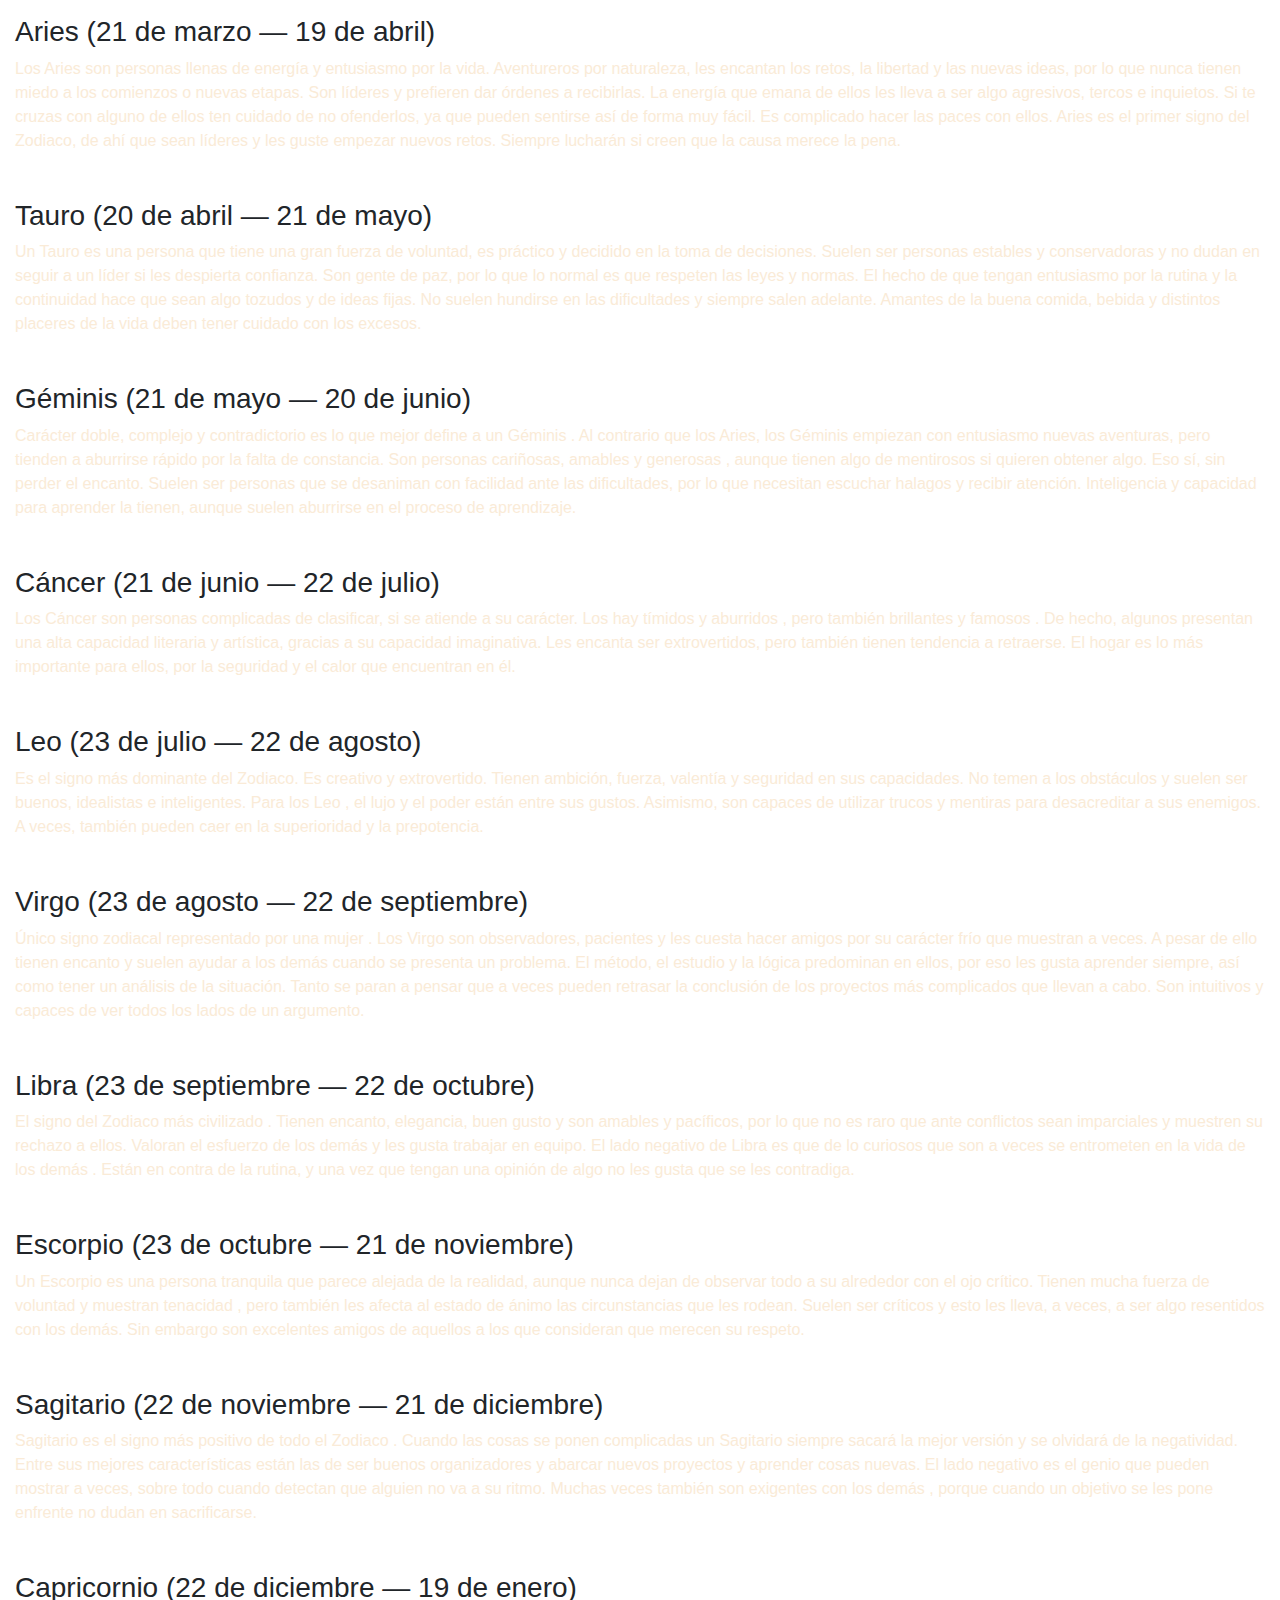
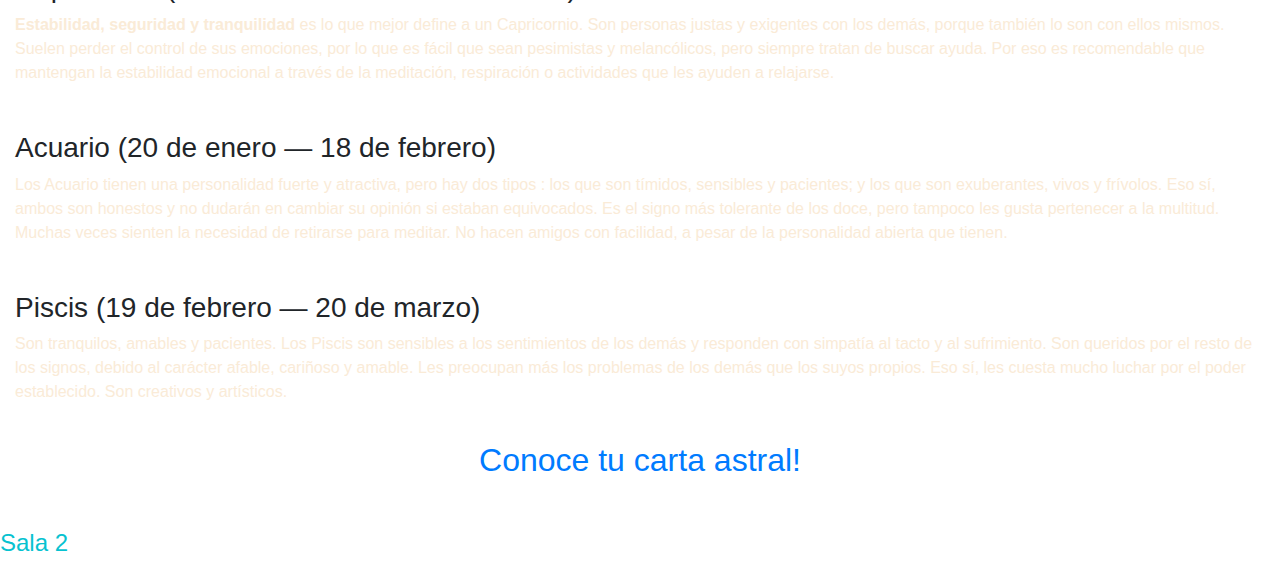
==== commit 09d07d7a: "Merge branch 'main' of https://github.com/thelastrebel14/cartaAstral into mario" ====
--- a/signos.html
+++ b/signos.html
@@ -1,162 +1,114 @@
 <!DOCTYPE html>
 <html lang="en">
+
 <head>
     <meta charset="UTF-8">
     <meta name="viewport" content="width=device-width, initial-scale=1.0">
     <title>Carta Astral</title>
-    <link href="https://cdn.jsdelivr.net/npm/bootstrap@5.3.3/dist/css/bootstrap.min.css" rel="stylesheet" integrity="sha384-QWTKZyjpPEjISv5WaRU9OFeRpok6YctnYmDr5pNlyT2bRjXh0JMhjY6hW+ALEwIH" crossorigin="anonymous">
     <link rel="stylesheet" href="./styles/style.css">
+    <link rel="stylesheet" href="https://cdn.jsdelivr.net/npm/bootstrap@4.0.0/dist/css/bootstrap.min.css"
+        integrity="sha384-Gn5384xqQ1aoWXA+058RXPxPg6fy4IWvTNh0E263XmFcJlSAwiGgFAW/dAiS6JXm" crossorigin="anonymous">
     <link rel="icon" href="https://cdn-icons-png.flaticon.com/512/3924/3924420.png" type="image/x-icon">
 </head>
-
-<!--Cartas signos-->
-
-<!--Aries-->
-<div class="card" style="width: 18rem;">
-    <img src="..." class="card-img-top" alt="...">
-    <div class="card-body">
-      <h5 class="card-title">Aries</h5>
-      <p class="card-text">Los Aries son personas llenas de energía y entusiasmo por la vida. Aventureros por naturaleza, les encantan los retos, la libertad y las nuevas ideas, por lo que nunca tienen miedo a los comienzos o nuevas etapas. Son líderes y prefieren dar órdenes a recibirlas. La energía que emana de ellos les lleva a ser algo agresivos, tercos e inquietos. Si te cruzas con alguno de ellos ten cuidado de no ofenderlos, ya que pueden sentirse así de forma muy fácil. Es complicado hacer las paces con ellos. Aries es el primer signo del Zodiaco, de ahí que sean líderes y les guste empezar nuevos retos. Siempre lucharán si creen que la causa merece la pena.</p>
-    </div>
-</div>
-<!--Tauroo-->
-<div class="card" style="width: 18rem;">
-    <img src="..." class="card-img-top" alt="...">
-    <div class="card-body">
-      <h5 class="card-title">Tauro (20 de abril — 21 de mayo)</h5>
-      <p class="card-text">Un Tauro es una persona que tiene una gran fuerza de voluntad, es práctico y decidido en la toma de decisiones. Suelen ser personas estables y conservadoras y no dudan en seguir a un líder si les despierta confianza. Son gente de paz, por lo que lo normal es que respeten las leyes y normas. El hecho de que tengan entusiasmo por la rutina y la continuidad hace que sean algo tozudos y de ideas fijas. No suelen hundirse en las dificultades y siempre salen adelante. Amantes de la buena comida, bebida y distintos placeres de la vida deben tener cuidado con los excesos.</p>
-    </div>
-</div>
-
-<!--Geminis-->
-<div class="card" style="width: 18rem;">
-    <img src="..." class="card-img-top" alt="...">
-    <div class="card-body">
-      <h5 class="card-title">Géminis (21 de mayo — 20 de junio)</h5>
-      <p class="card-text">Carácter doble, complejo y contradictorio es lo que mejor define a un Géminis . Al contrario que los Aries, los Géminis empiezan con entusiasmo nuevas aventuras, pero tienden a aburrirse rápido por la falta de constancia. Son personas cariñosas, amables y generosas , aunque tienen algo de mentirosos si quieren obtener algo. Eso sí, sin perder el encanto. Suelen ser personas que se desaniman con facilidad ante las dificultades, por lo que necesitan escuchar halagos y recibir atención. Inteligencia y capacidad para aprender la tienen, aunque suelen aburrirse en el proceso de aprendizaje.</p>
-    </div>
-</div>
-
-<!--Géminis-->
-<div class="card" style="width: 18rem;">
-    <img src="..." class="card-img-top" alt="...">
-    <div class="card-body">
-      <h5 class="card-title">Géminis (21 de mayo — 20 de junio)</h5>
-      <p class="card-text">Carácter doble, complejo y contradictorio es lo que mejor define a un Géminis . Al contrario que los Aries, los Géminis empiezan con entusiasmo nuevas aventuras, pero tienden a aburrirse rápido por la falta de constancia. Son personas cariñosas, amables y generosas , aunque tienen algo de mentirosos si quieren obtener algo. Eso sí, sin perder el encanto. Suelen ser personas que se desaniman con facilidad ante las dificultades, por lo que necesitan escuchar halagos y recibir atención. Inteligencia y capacidad para aprender la tienen, aunque suelen aburrirse en el proceso de aprendizaje.</p>
-    </div>
-</div>
-
-<!--Cáncer-->
-<div class="card" style="width: 18rem;">
-    <img src="..." class="card-img-top" alt="...">
-    <div class="card-body">
-      <h5 class="card-title">Cáncer (21 de junio — 22 de julio)</h5>
-      <p class="card-text"> Los Cáncer son personas complicadas de clasificar, si se atiende a su carácter. Los hay tímidos y aburridos , pero también brillantes y famosos . De hecho, algunos presentan una alta capacidad literaria y artística, gracias a su capacidad imaginativa. Les encanta ser extrovertidos, pero también tienen tendencia a retraerse. El hogar es lo más importante para ellos, por la seguridad y el calor que encuentran en él.</p>
-    </div>
-</div>
-
-<!--Leo-->
-<div class="card" style="width: 18rem;">
-    <img src="..." class="card-img-top" alt="...">
-    <div class="card-body">
-      <h5 class="card-title">Leo (23 de julio — 22 de agosto)</h5>
-      <p class="card-text"> Es el signo más dominante del Zodiaco. Es creativo y extrovertido. Tienen ambición, fuerza, valentía y seguridad en sus capacidades. No temen a los obstáculos y suelen ser buenos, idealistas e inteligentes. Para los Leo , el lujo y el poder están entre sus gustos. Asimismo, son capaces de utilizar trucos y mentiras para desacreditar a sus enemigos. A veces, también pueden caer en la superioridad y la prepotencia.</p>
-    </div>
-</div>
-
-<!--Leo-->
-<div class="card" style="width: 18rem;">
-    <img src="..." class="card-img-top" alt="...">
-    <div class="card-body">
-      <h5 class="card-title">Leo (23 de julio — 22 de agosto)</h5>
-      <p class="card-text"> Es el signo más dominante del Zodiaco. Es creativo y extrovertido. Tienen ambición, fuerza, valentía y seguridad en sus capacidades. No temen a los obstáculos y suelen ser buenos, idealistas e inteligentes. Para los Leo , el lujo y el poder están entre sus gustos. Asimismo, son capaces de utilizar trucos y mentiras para desacreditar a sus enemigos. A veces, también pueden caer en la superioridad y la prepotencia.</p>
-    </div>
-</div>
-
 <body>
+    <section id="aries">
+        <h3>Aries (21 de marzo — 19 de abril)</h3>
+        <p> Los Aries son personas llenas de energía y entusiasmo por la vida. Aventureros por naturaleza, les encantan los retos, la libertad y las nuevas ideas, por lo que nunca tienen miedo a los comienzos o nuevas etapas. Son líderes y prefieren dar órdenes a recibirlas. La energía que emana de ellos les lleva a ser algo agresivos, tercos e inquietos. Si te cruzas con alguno de ellos ten cuidado de no ofenderlos, ya que pueden sentirse así de forma muy fácil. Es complicado hacer las paces con ellos. Aries es el primer signo del Zodiaco, de ahí que sean líderes y les guste empezar nuevos retos. Siempre lucharán si creen que la causa merece la pena.</p>
+    </section>
+    
+    <section id="tauro">
+        <h3>Tauro (20 de abril — 21 de mayo)</h3>
+        <p>Un Tauro es una persona que tiene una gran fuerza de voluntad, es práctico y decidido en la toma de decisiones. Suelen ser personas estables y conservadoras y no dudan en seguir a un líder si les despierta confianza. Son gente de paz, por lo que lo normal es que respeten las leyes y normas. El hecho de que tengan entusiasmo por la rutina y la continuidad hace que sean algo tozudos y de ideas fijas. No suelen hundirse en las dificultades y siempre salen adelante. Amantes de la buena comida, bebida y distintos placeres de la vida deben tener cuidado con los excesos.</p>
+    </section>
+    
+    <section id="geminis">
+        <h3>Géminis (21 de mayo — 20 de junio)</h3>
+        <p>Carácter doble, complejo y contradictorio es lo que mejor define a un Géminis . Al contrario que los Aries, los Géminis empiezan con entusiasmo nuevas aventuras, pero tienden a aburrirse rápido por la falta de constancia. Son personas cariñosas, amables y generosas , aunque tienen algo de mentirosos si quieren obtener algo. Eso sí, sin perder el encanto. Suelen ser personas que se desaniman con facilidad ante las dificultades, por lo que necesitan escuchar halagos y recibir atención. Inteligencia y capacidad para aprender la tienen, aunque suelen aburrirse en el proceso de aprendizaje.</p>
+    </section>
+    
+    <section id="cancer">
+        <h3>Cáncer (21 de junio — 22 de julio)</h3>
+        <p>
+            Los Cáncer son personas complicadas de clasificar, si se atiende a su carácter. Los hay tímidos y aburridos , pero también brillantes y famosos . De hecho, algunos presentan una alta capacidad literaria y artística, gracias a su capacidad imaginativa. Les encanta ser extrovertidos, pero también tienen tendencia a retraerse. El hogar es lo más importante para ellos, por la seguridad y el calor que encuentran en él.</p>
+    </section>
+    
+    <section id="leo">
+        <h3>Leo (23 de julio — 22 de agosto)</h3>
+        <p>
+            Es el signo más dominante del Zodiaco. Es creativo y extrovertido. Tienen ambición, fuerza, valentía y seguridad en sus capacidades. No temen a los obstáculos y suelen ser buenos, idealistas e inteligentes. Para los Leo , el lujo y el poder están entre sus gustos. Asimismo, son capaces de utilizar trucos y mentiras para desacreditar a sus enemigos. A veces, también pueden caer en la superioridad y la prepotencia.</p>
+    </section>
     
     <section id="virgo">
         <h3>Virgo (23 de agosto — 22 de septiembre)</h3>
         <p>
-            Único signo zodiacal representado por una mujer . Los Virgo son observadores, pacientes y les cuesta hacer amigos por su carácter frío que muestran a veces. A pesar de ello tienen encanto y suelen ayudar a los demás cuando se presenta un problema. El método, el estudio y la lógica predominan en ellos, por eso les gusta aprender siempre, así como tener un análisis de la situación. Tanto se paran a pensar que a veces pueden retrasar la conclusión de los proyectos más complicados que llevan a cabo. Son intuitivos y capaces de ver todos los lados de un argumento.</p>
+            Único signo zodiacal representado por una mujer . Los Virgo son observadores, pacientes y les cuesta hacer
+            amigos por su carácter frío que muestran a veces. A pesar de ello tienen encanto y suelen ayudar a los demás
+            cuando se presenta un problema. El método, el estudio y la lógica predominan en ellos, por eso les gusta
+            aprender siempre, así como tener un análisis de la situación. Tanto se paran a pensar que a veces pueden
+            retrasar la conclusión de los proyectos más complicados que llevan a cabo. Son intuitivos y capaces de ver
+            todos los lados de un argumento.</p>
     </section>
-    
+
     <section id="libra">
         <h3>Libra (23 de septiembre — 22 de octubre)</h3>
         <p>
-            El signo del Zodiaco más civilizado . Tienen encanto, elegancia, buen gusto y son amables y pacíficos, por lo que no es raro que ante conflictos sean imparciales y muestren su rechazo a ellos. Valoran el esfuerzo de los demás y les gusta trabajar en equipo. El lado negativo de Libra es que de lo curiosos que son a veces se entrometen en la vida de los demás . Están en contra de la rutina, y una vez que tengan una opinión de algo no les gusta que se les contradiga.</p>
+            El signo del Zodiaco más civilizado . Tienen encanto, elegancia, buen gusto y son amables y pacíficos, por
+            lo que no es raro que ante conflictos sean imparciales y muestren su rechazo a ellos. Valoran el esfuerzo de
+            los demás y les gusta trabajar en equipo. El lado negativo de Libra es que de lo curiosos que son a veces se
+            entrometen en la vida de los demás . Están en contra de la rutina, y una vez que tengan una opinión de algo
+            no les gusta que se les contradiga.</p>
     </section>
-    
+
     <section id="escorpio">
         <h3>Escorpio (23 de octubre — 21 de noviembre)</h3>
         <p>
-            Un Escorpio es una persona tranquila que parece alejada de la realidad, aunque nunca dejan de observar todo a su alrededor con el ojo crítico. Tienen mucha fuerza de voluntad y muestran tenacidad , pero también les afecta al estado de ánimo las circunstancias que les rodean. Suelen ser críticos y esto les lleva, a veces, a ser algo resentidos con los demás. Sin embargo son excelentes amigos de aquellos a los que consideran que merecen su respeto.</p>
+            Un Escorpio es una persona tranquila que parece alejada de la realidad, aunque nunca dejan de observar todo
+            a su alrededor con el ojo crítico. Tienen mucha fuerza de voluntad y muestran tenacidad , pero también les
+            afecta al estado de ánimo las circunstancias que les rodean. Suelen ser críticos y esto les lleva, a veces,
+            a ser algo resentidos con los demás. Sin embargo son excelentes amigos de aquellos a los que consideran que
+            merecen su respeto.</p>
     </section>
-    
+
     <section id="sagitario">
         <h3>Sagitario (22 de noviembre — 21 de diciembre)</h3>
         <p>
-            Sagitario es el signo más positivo de todo el Zodiaco . Cuando las cosas se ponen complicadas un Sagitario siempre sacará la mejor versión y se olvidará de la negatividad. Entre sus mejores características están las de ser buenos organizadores y abarcar nuevos proyectos y aprender cosas nuevas. El lado negativo es el genio que pueden mostrar a veces, sobre todo cuando detectan que alguien no va a su ritmo. Muchas veces también son exigentes con los demás , porque cuando un objetivo se les pone enfrente no dudan en sacrificarse.</p>
+            Sagitario es el signo más positivo de todo el Zodiaco . Cuando las cosas se ponen complicadas un Sagitario
+            siempre sacará la mejor versión y se olvidará de la negatividad. Entre sus mejores características están las
+            de ser buenos organizadores y abarcar nuevos proyectos y aprender cosas nuevas. El lado negativo es el genio
+            que pueden mostrar a veces, sobre todo cuando detectan que alguien no va a su ritmo. Muchas veces también
+            son exigentes con los demás , porque cuando un objetivo se les pone enfrente no dudan en sacrificarse.</p>
     </section>
-    
+
     <section id="capricornio">
         <h3>Capricornio (22 de diciembre — 19 de enero)</h3>
-        <p><b>Estabilidad, seguridad y tranquilidad</b> es lo que mejor define a un Capricornio. Son personas justas y exigentes con los demás, porque también lo son con ellos mismos. Suelen perder el control de sus emociones, por lo que es fácil que sean pesimistas y melancólicos, pero siempre tratan de buscar ayuda. Por eso es recomendable que mantengan la estabilidad emocional a través de la meditación, respiración o actividades que les ayuden a relajarse.</p>
+        <p><b>Estabilidad, seguridad y tranquilidad</b> es lo que mejor define a un Capricornio. Son personas justas y
+            exigentes con los demás, porque también lo son con ellos mismos. Suelen perder el control de sus emociones,
+            por lo que es fácil que sean pesimistas y melancólicos, pero siempre tratan de buscar ayuda. Por eso es
+            recomendable que mantengan la estabilidad emocional a través de la meditación, respiración o actividades que
+            les ayuden a relajarse.</p>
     </section>
-    
+
     <section id="acuario">
         <h3>Acuario (20 de enero — 18 de febrero)</h3>
         <p>
-            Los Acuario tienen una personalidad fuerte y atractiva, pero hay dos tipos : los que son tímidos, sensibles y pacientes; y los que son exuberantes, vivos y frívolos. Eso sí, ambos son honestos y no dudarán en cambiar su opinión si estaban equivocados. Es el signo más tolerante de los doce, pero tampoco les gusta pertenecer a la multitud. Muchas veces sienten la necesidad de retirarse para meditar. No hacen amigos con facilidad, a pesar de la personalidad abierta que tienen.</p>
+            Los Acuario tienen una personalidad fuerte y atractiva, pero hay dos tipos : los que son tímidos, sensibles
+            y pacientes; y los que son exuberantes, vivos y frívolos. Eso sí, ambos son honestos y no dudarán en cambiar
+            su opinión si estaban equivocados. Es el signo más tolerante de los doce, pero tampoco les gusta pertenecer
+            a la multitud. Muchas veces sienten la necesidad de retirarse para meditar. No hacen amigos con facilidad, a
+            pesar de la personalidad abierta que tienen.</p>
     </section>
-    
+
     <section id="piscis">
         <h3>Piscis (19 de febrero — 20 de marzo)</h3>
         <p>
-            Son tranquilos, amables y pacientes. Los Piscis son sensibles a los sentimientos de los demás y responden con simpatía al tacto y al sufrimiento. Son queridos por el resto de los signos, debido al carácter afable, cariñoso y amable. Les preocupan más los problemas de los demás que los suyos propios. Eso sí, les cuesta mucho luchar por el poder establecido. Son creativos y artísticos.</p>
+            Son tranquilos, amables y pacientes. Los Piscis son sensibles a los sentimientos de los demás y responden
+            con simpatía al tacto y al sufrimiento. Son queridos por el resto de los signos, debido al carácter afable,
+            cariñoso y amable. Les preocupan más los problemas de los demás que los suyos propios. Eso sí, les cuesta
+            mucho luchar por el poder establecido. Son creativos y artísticos.</p>
     </section>
 
-    <footer class="footer">
-        <div class="container">
-          <div class="row">
-            <div class="col-md-4">
-              <h5>Información de Contacto</h5>
-              <ul class="list-styled">
-                <li>Email: LaTribuDelByte@generation.com</li>
-              </ul>
-            </div>
-            <div class="col-md-4">
-              <h5>Enlaces</h5>
-              <ul class="list-unstyled">
-                <li><a href="#">Inicio</a></li>
-                <li><a href="#">Horoscopo</a></li>
-                <li><a href="#">Contacto</a></li>
-              </ul>
-            </div>
-            <div class="col-md-4">
-              <h5>Redes Sociales</h5>
-              <ul class="list-unstyled">
-                <li><a href="#">Facebook</a></li>
-                <li><a href="#">Twitter</a></li>
-                <li><a href="#">Instagram</a></li>
-              </ul>
-            </div>
-          </div>
-          <div class="row">
-            <div class="col-md-12 text-center">
-              <p>&copy; 2024 Todos los derechos reservados.</p>
-            </div>
-          </div>
-        </div>
-      </footer>
+    <a href="index.html"><h2>Conoce tu carta astral!</h2></a>
+    <footer><h4>Sala 2</h4></footer>
+</body>
 
-
-
-
-
-      <script src="https://cdn.jsdelivr.net/npm/bootstrap@5.3.3/dist/js/bootstrap.bundle.min.js" integrity="sha384-YvpcrYf0tY3lHB60NNkmXc5s9fDVZLESaAA55NDzOxhy9GkcIdslK1eN7N6jIeHz" crossorigin="anonymous"></script>
-
-    <a href="index.html" class="btn btn-outline-primary" role="button" aria-disabled="true">Conoce tu carta astral!</a>
-
-</body>
 </html>--- a/styles/style.css
+++ b/styles/style.css
@@ -1,3 +1,6 @@
+*{
+    scroll-behavior: smooth;
+}
 body {
     background-image: url(https://elmomentoveracruz.mx/wp-content/uploads/2024/04/C2BFQue-te-predicen-los-astros-este-26-de-enero_-780x470.jpg);
     background-size: cover;
@@ -9,6 +12,7 @@
     width: 100%;
     margin-left: 20px;
     transition: 1s;
+    scroll-behavior: smooth;
 }
  
 h1 {
@@ -24,7 +28,7 @@
  
 .titles {
     font-family: 'Segoe UI', Tahoma, Geneva, Verdana, sans-serif;
-    color: antiquewhite;
+    color: white;
     font-weight: 300;
 }
 
@@ -119,6 +123,16 @@
     width: 50%;
 }
 
+header{
+    position: sticky;
+    top: 0;
+    width: 100vw;
+}
+ header .navbar{
+    width: 100%;
+}
+
+
 
 footer{
     color: rgb(7, 194, 208);
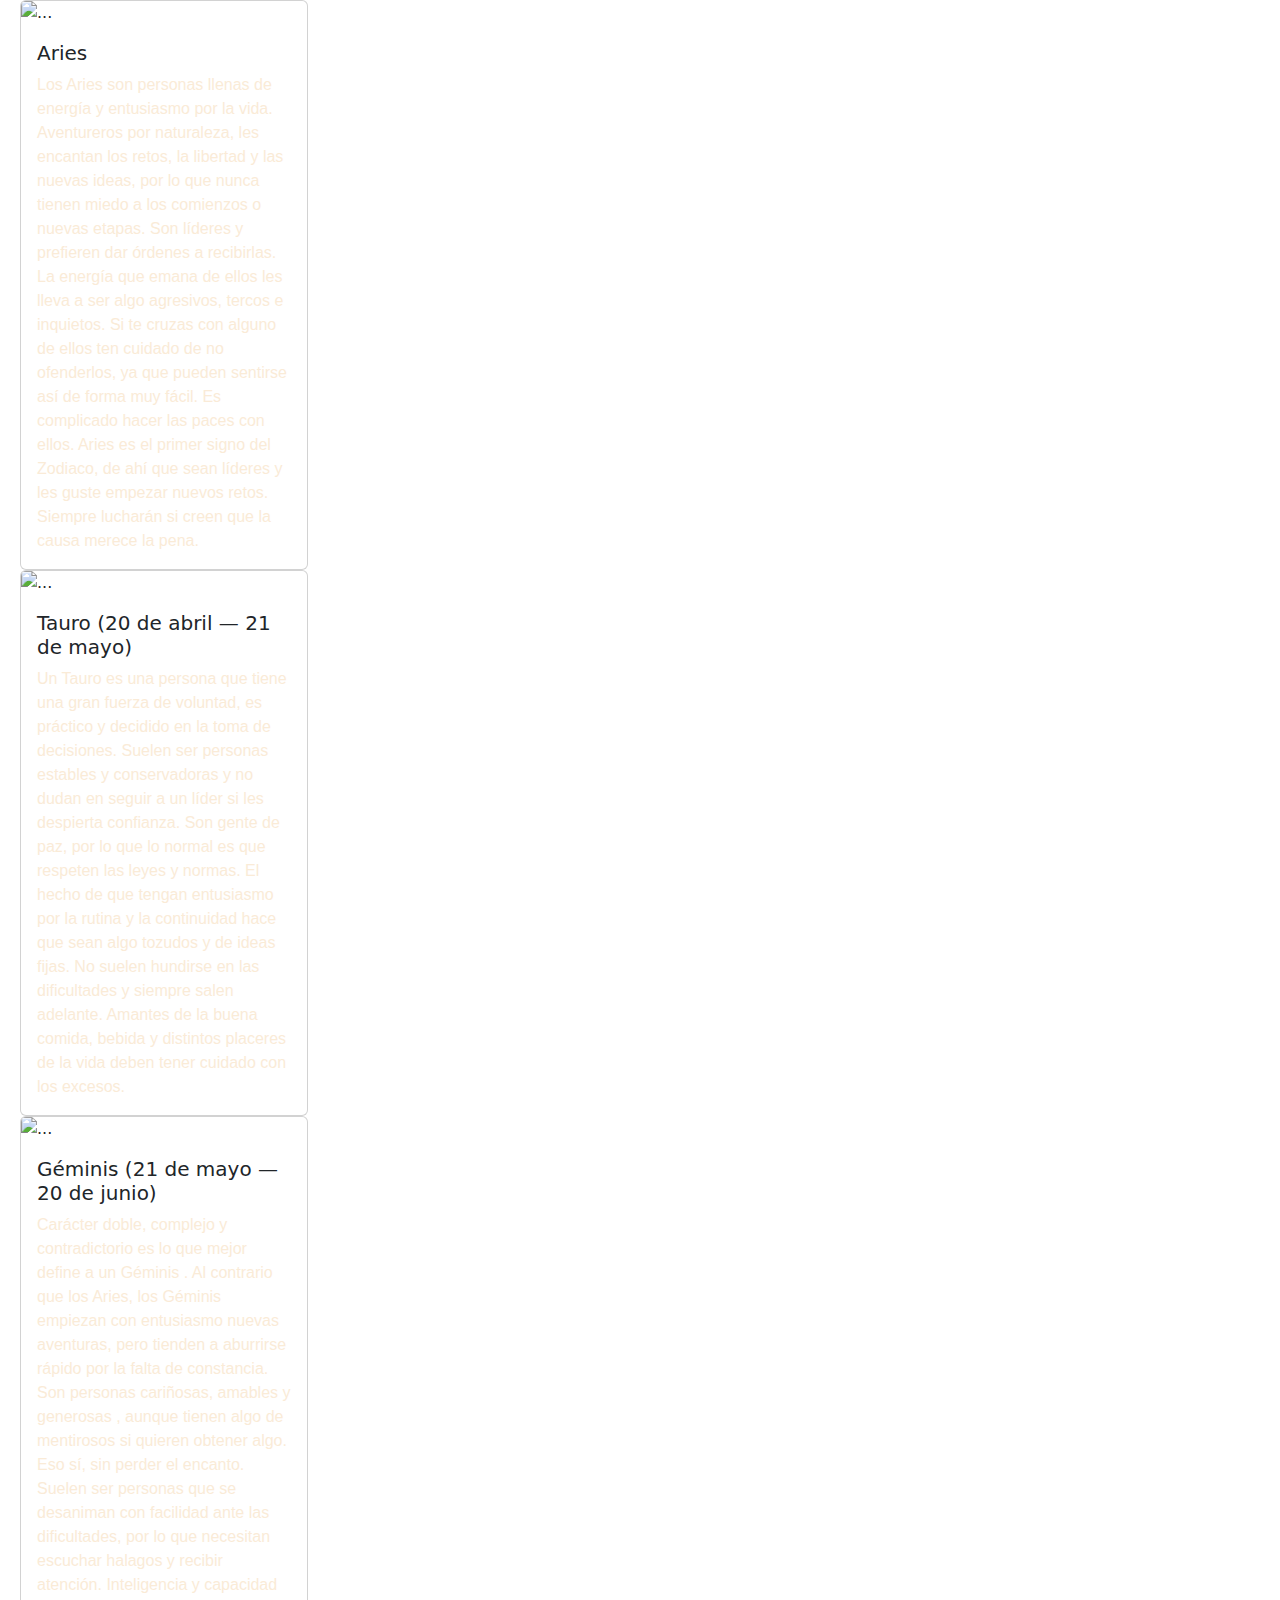
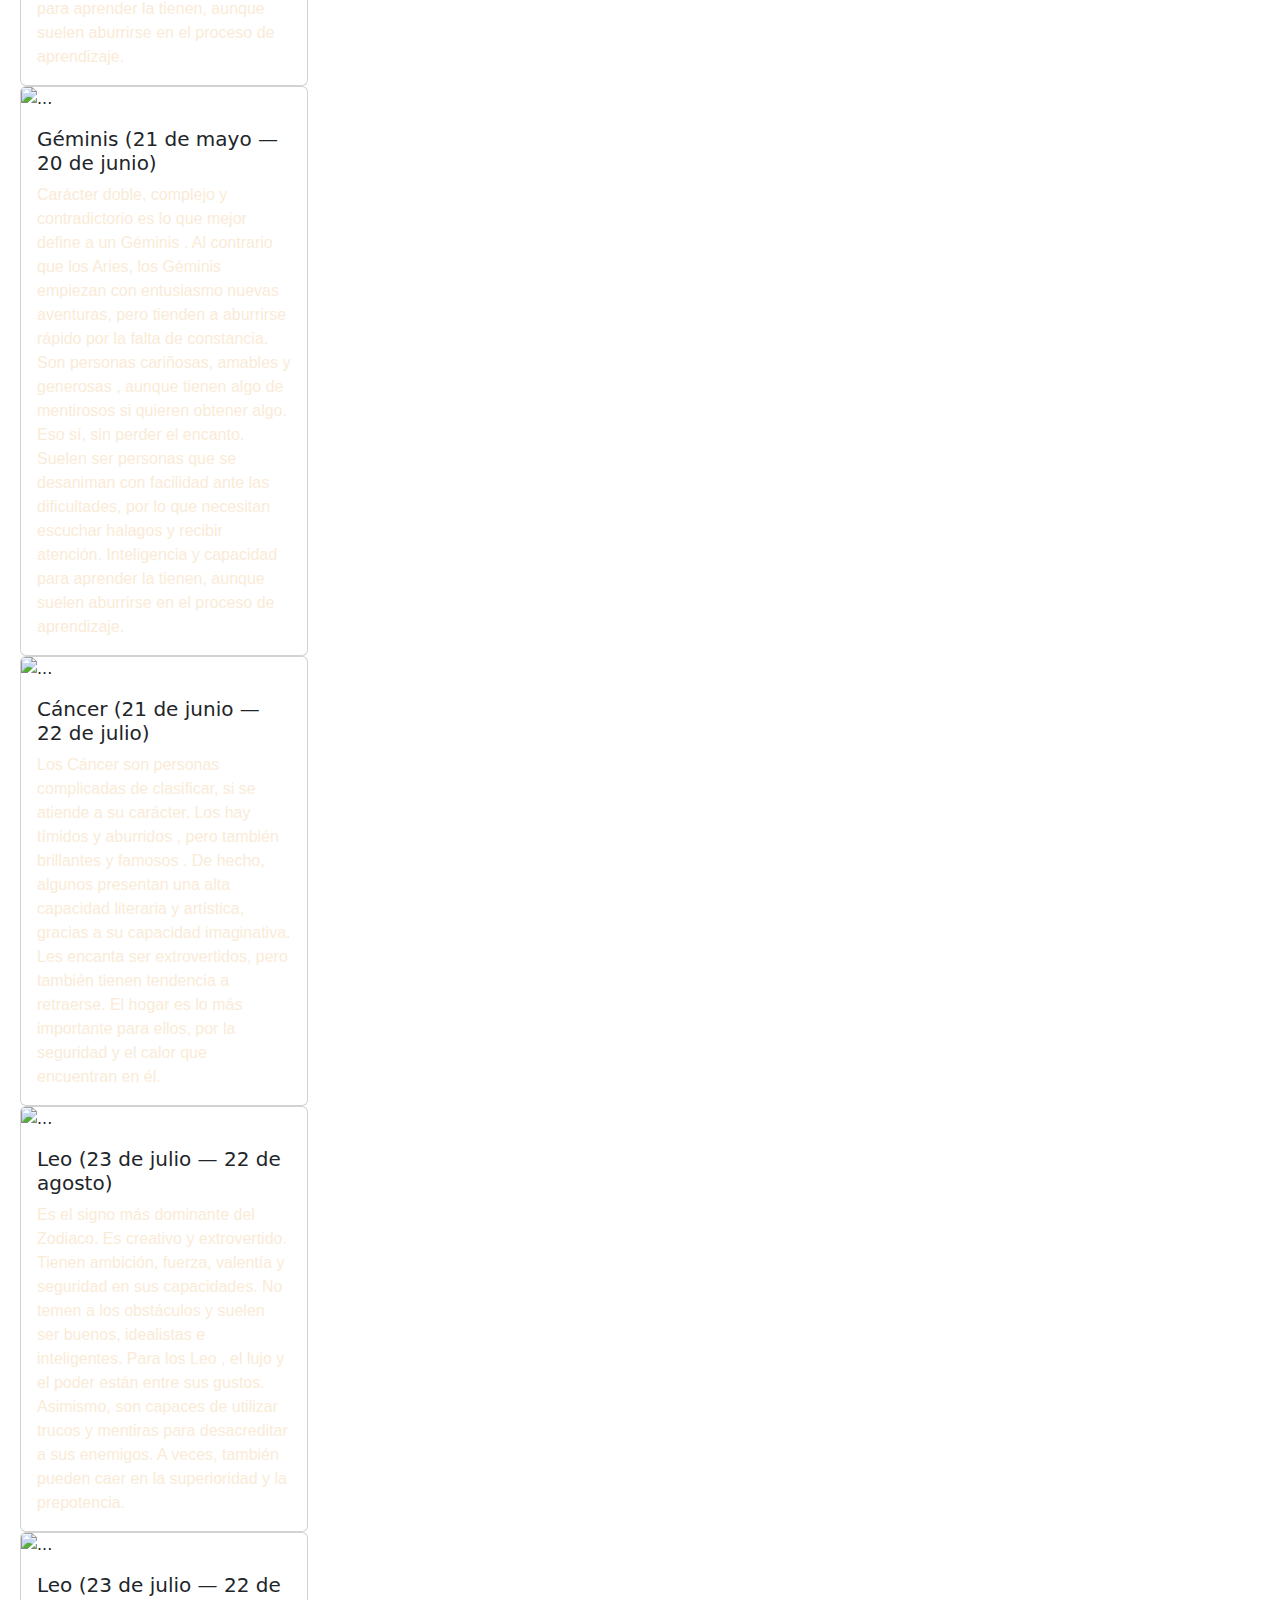
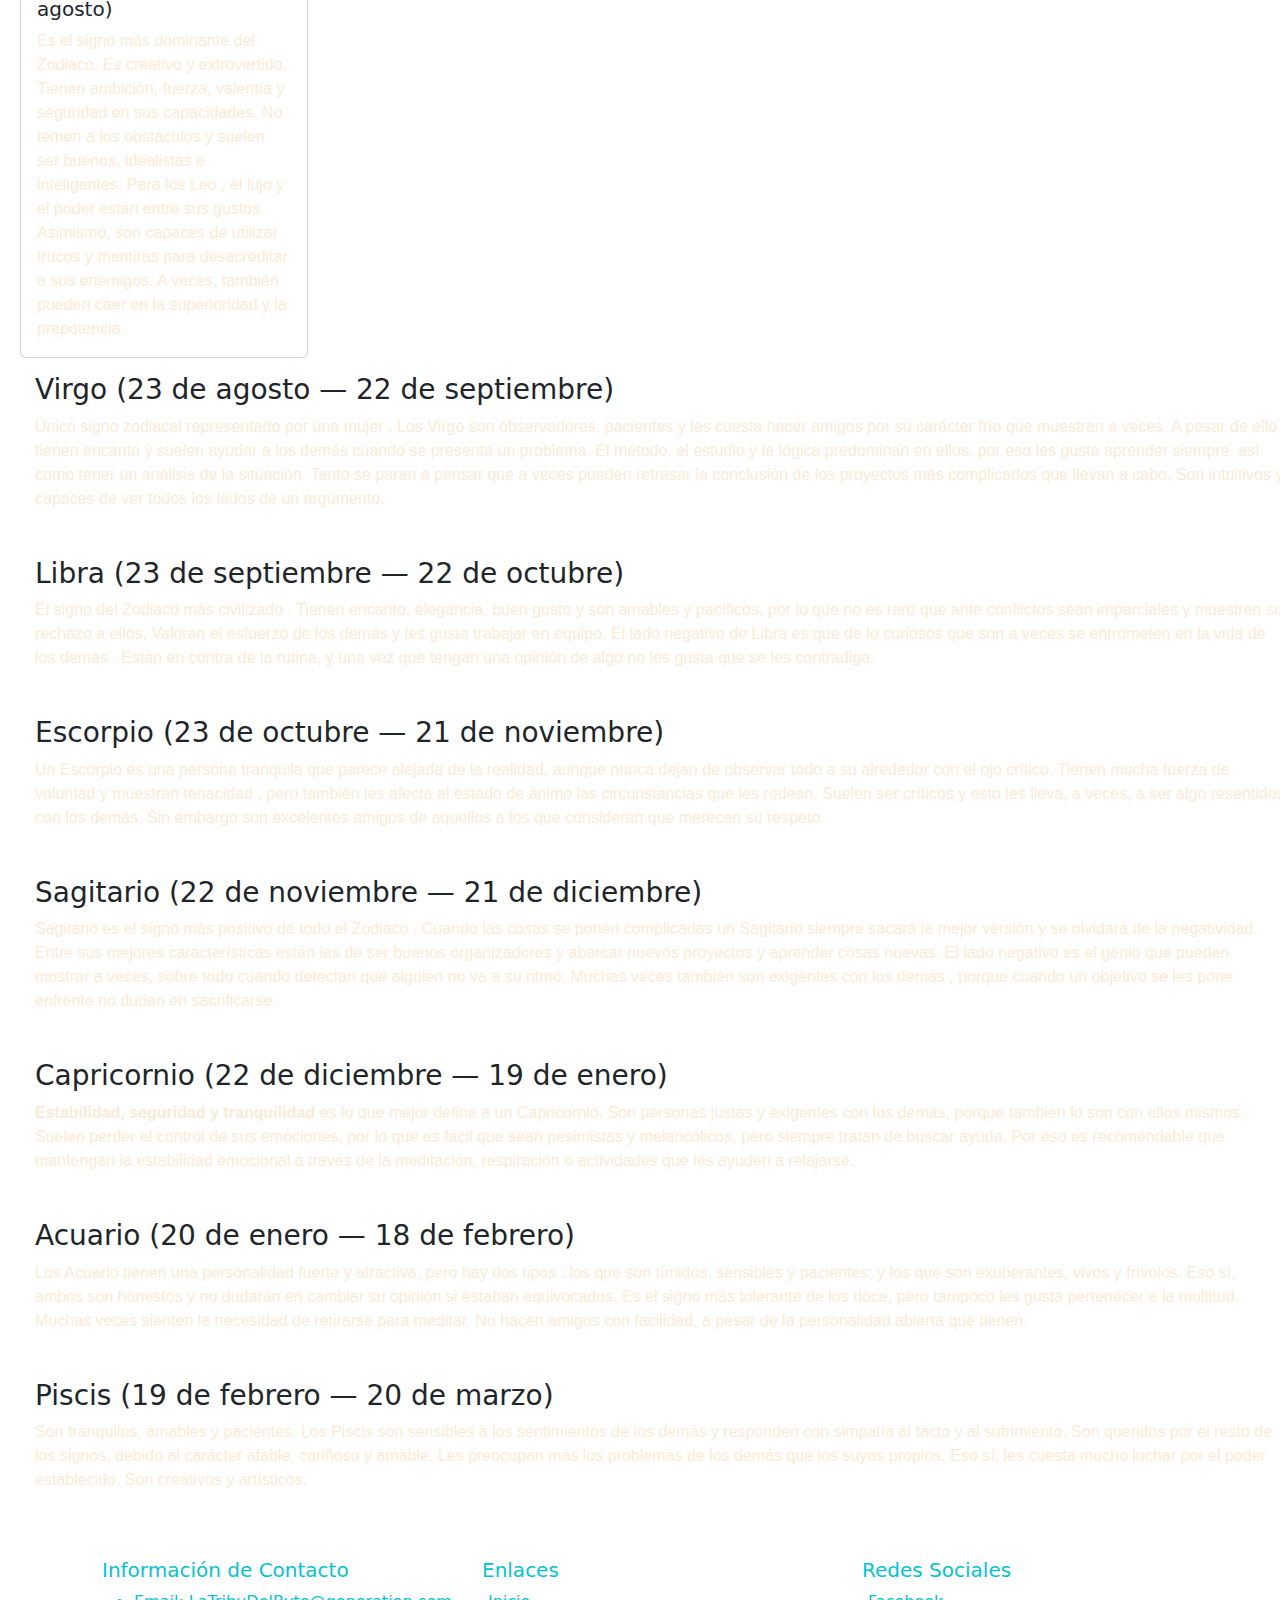
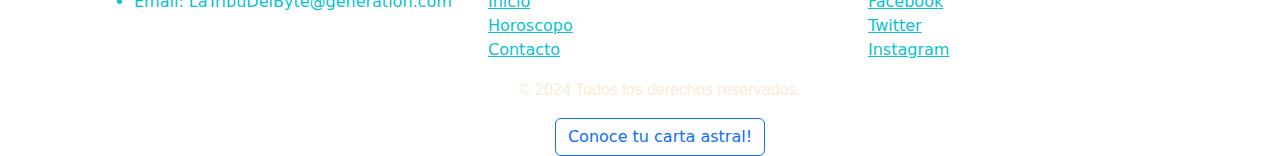
==== commit 8a930b65: "Merge branch 'main' of https://github.com/thelastrebel14/cartaAstral into carrusel" ====
--- a/signos.html
+++ b/signos.html
@@ -1,114 +1,162 @@
 <!DOCTYPE html>
 <html lang="en">
-
 <head>
     <meta charset="UTF-8">
     <meta name="viewport" content="width=device-width, initial-scale=1.0">
     <title>Carta Astral</title>
+    <link href="https://cdn.jsdelivr.net/npm/bootstrap@5.3.3/dist/css/bootstrap.min.css" rel="stylesheet" integrity="sha384-QWTKZyjpPEjISv5WaRU9OFeRpok6YctnYmDr5pNlyT2bRjXh0JMhjY6hW+ALEwIH" crossorigin="anonymous">
     <link rel="stylesheet" href="./styles/style.css">
-    <link rel="stylesheet" href="https://cdn.jsdelivr.net/npm/bootstrap@4.0.0/dist/css/bootstrap.min.css"
-        integrity="sha384-Gn5384xqQ1aoWXA+058RXPxPg6fy4IWvTNh0E263XmFcJlSAwiGgFAW/dAiS6JXm" crossorigin="anonymous">
     <link rel="icon" href="https://cdn-icons-png.flaticon.com/512/3924/3924420.png" type="image/x-icon">
 </head>
+
+<!--Cartas signos-->
+
+<!--Aries-->
+<div class="card" style="width: 18rem;">
+    <img src="..." class="card-img-top" alt="...">
+    <div class="card-body">
+      <h5 class="card-title">Aries</h5>
+      <p class="card-text">Los Aries son personas llenas de energía y entusiasmo por la vida. Aventureros por naturaleza, les encantan los retos, la libertad y las nuevas ideas, por lo que nunca tienen miedo a los comienzos o nuevas etapas. Son líderes y prefieren dar órdenes a recibirlas. La energía que emana de ellos les lleva a ser algo agresivos, tercos e inquietos. Si te cruzas con alguno de ellos ten cuidado de no ofenderlos, ya que pueden sentirse así de forma muy fácil. Es complicado hacer las paces con ellos. Aries es el primer signo del Zodiaco, de ahí que sean líderes y les guste empezar nuevos retos. Siempre lucharán si creen que la causa merece la pena.</p>
+    </div>
+</div>
+<!--Tauroo-->
+<div class="card" style="width: 18rem;">
+    <img src="..." class="card-img-top" alt="...">
+    <div class="card-body">
+      <h5 class="card-title">Tauro (20 de abril — 21 de mayo)</h5>
+      <p class="card-text">Un Tauro es una persona que tiene una gran fuerza de voluntad, es práctico y decidido en la toma de decisiones. Suelen ser personas estables y conservadoras y no dudan en seguir a un líder si les despierta confianza. Son gente de paz, por lo que lo normal es que respeten las leyes y normas. El hecho de que tengan entusiasmo por la rutina y la continuidad hace que sean algo tozudos y de ideas fijas. No suelen hundirse en las dificultades y siempre salen adelante. Amantes de la buena comida, bebida y distintos placeres de la vida deben tener cuidado con los excesos.</p>
+    </div>
+</div>
+
+<!--Geminis-->
+<div class="card" style="width: 18rem;">
+    <img src="..." class="card-img-top" alt="...">
+    <div class="card-body">
+      <h5 class="card-title">Géminis (21 de mayo — 20 de junio)</h5>
+      <p class="card-text">Carácter doble, complejo y contradictorio es lo que mejor define a un Géminis . Al contrario que los Aries, los Géminis empiezan con entusiasmo nuevas aventuras, pero tienden a aburrirse rápido por la falta de constancia. Son personas cariñosas, amables y generosas , aunque tienen algo de mentirosos si quieren obtener algo. Eso sí, sin perder el encanto. Suelen ser personas que se desaniman con facilidad ante las dificultades, por lo que necesitan escuchar halagos y recibir atención. Inteligencia y capacidad para aprender la tienen, aunque suelen aburrirse en el proceso de aprendizaje.</p>
+    </div>
+</div>
+
+<!--Géminis-->
+<div class="card" style="width: 18rem;">
+    <img src="..." class="card-img-top" alt="...">
+    <div class="card-body">
+      <h5 class="card-title">Géminis (21 de mayo — 20 de junio)</h5>
+      <p class="card-text">Carácter doble, complejo y contradictorio es lo que mejor define a un Géminis . Al contrario que los Aries, los Géminis empiezan con entusiasmo nuevas aventuras, pero tienden a aburrirse rápido por la falta de constancia. Son personas cariñosas, amables y generosas , aunque tienen algo de mentirosos si quieren obtener algo. Eso sí, sin perder el encanto. Suelen ser personas que se desaniman con facilidad ante las dificultades, por lo que necesitan escuchar halagos y recibir atención. Inteligencia y capacidad para aprender la tienen, aunque suelen aburrirse en el proceso de aprendizaje.</p>
+    </div>
+</div>
+
+<!--Cáncer-->
+<div class="card" style="width: 18rem;">
+    <img src="..." class="card-img-top" alt="...">
+    <div class="card-body">
+      <h5 class="card-title">Cáncer (21 de junio — 22 de julio)</h5>
+      <p class="card-text"> Los Cáncer son personas complicadas de clasificar, si se atiende a su carácter. Los hay tímidos y aburridos , pero también brillantes y famosos . De hecho, algunos presentan una alta capacidad literaria y artística, gracias a su capacidad imaginativa. Les encanta ser extrovertidos, pero también tienen tendencia a retraerse. El hogar es lo más importante para ellos, por la seguridad y el calor que encuentran en él.</p>
+    </div>
+</div>
+
+<!--Leo-->
+<div class="card" style="width: 18rem;">
+    <img src="..." class="card-img-top" alt="...">
+    <div class="card-body">
+      <h5 class="card-title">Leo (23 de julio — 22 de agosto)</h5>
+      <p class="card-text"> Es el signo más dominante del Zodiaco. Es creativo y extrovertido. Tienen ambición, fuerza, valentía y seguridad en sus capacidades. No temen a los obstáculos y suelen ser buenos, idealistas e inteligentes. Para los Leo , el lujo y el poder están entre sus gustos. Asimismo, son capaces de utilizar trucos y mentiras para desacreditar a sus enemigos. A veces, también pueden caer en la superioridad y la prepotencia.</p>
+    </div>
+</div>
+
+<!--Leo-->
+<div class="card" style="width: 18rem;">
+    <img src="..." class="card-img-top" alt="...">
+    <div class="card-body">
+      <h5 class="card-title">Leo (23 de julio — 22 de agosto)</h5>
+      <p class="card-text"> Es el signo más dominante del Zodiaco. Es creativo y extrovertido. Tienen ambición, fuerza, valentía y seguridad en sus capacidades. No temen a los obstáculos y suelen ser buenos, idealistas e inteligentes. Para los Leo , el lujo y el poder están entre sus gustos. Asimismo, son capaces de utilizar trucos y mentiras para desacreditar a sus enemigos. A veces, también pueden caer en la superioridad y la prepotencia.</p>
+    </div>
+</div>
+
 <body>
-    <section id="aries">
-        <h3>Aries (21 de marzo — 19 de abril)</h3>
-        <p> Los Aries son personas llenas de energía y entusiasmo por la vida. Aventureros por naturaleza, les encantan los retos, la libertad y las nuevas ideas, por lo que nunca tienen miedo a los comienzos o nuevas etapas. Son líderes y prefieren dar órdenes a recibirlas. La energía que emana de ellos les lleva a ser algo agresivos, tercos e inquietos. Si te cruzas con alguno de ellos ten cuidado de no ofenderlos, ya que pueden sentirse así de forma muy fácil. Es complicado hacer las paces con ellos. Aries es el primer signo del Zodiaco, de ahí que sean líderes y les guste empezar nuevos retos. Siempre lucharán si creen que la causa merece la pena.</p>
-    </section>
-    
-    <section id="tauro">
-        <h3>Tauro (20 de abril — 21 de mayo)</h3>
-        <p>Un Tauro es una persona que tiene una gran fuerza de voluntad, es práctico y decidido en la toma de decisiones. Suelen ser personas estables y conservadoras y no dudan en seguir a un líder si les despierta confianza. Son gente de paz, por lo que lo normal es que respeten las leyes y normas. El hecho de que tengan entusiasmo por la rutina y la continuidad hace que sean algo tozudos y de ideas fijas. No suelen hundirse en las dificultades y siempre salen adelante. Amantes de la buena comida, bebida y distintos placeres de la vida deben tener cuidado con los excesos.</p>
-    </section>
-    
-    <section id="geminis">
-        <h3>Géminis (21 de mayo — 20 de junio)</h3>
-        <p>Carácter doble, complejo y contradictorio es lo que mejor define a un Géminis . Al contrario que los Aries, los Géminis empiezan con entusiasmo nuevas aventuras, pero tienden a aburrirse rápido por la falta de constancia. Son personas cariñosas, amables y generosas , aunque tienen algo de mentirosos si quieren obtener algo. Eso sí, sin perder el encanto. Suelen ser personas que se desaniman con facilidad ante las dificultades, por lo que necesitan escuchar halagos y recibir atención. Inteligencia y capacidad para aprender la tienen, aunque suelen aburrirse en el proceso de aprendizaje.</p>
-    </section>
-    
-    <section id="cancer">
-        <h3>Cáncer (21 de junio — 22 de julio)</h3>
-        <p>
-            Los Cáncer son personas complicadas de clasificar, si se atiende a su carácter. Los hay tímidos y aburridos , pero también brillantes y famosos . De hecho, algunos presentan una alta capacidad literaria y artística, gracias a su capacidad imaginativa. Les encanta ser extrovertidos, pero también tienen tendencia a retraerse. El hogar es lo más importante para ellos, por la seguridad y el calor que encuentran en él.</p>
-    </section>
-    
-    <section id="leo">
-        <h3>Leo (23 de julio — 22 de agosto)</h3>
-        <p>
-            Es el signo más dominante del Zodiaco. Es creativo y extrovertido. Tienen ambición, fuerza, valentía y seguridad en sus capacidades. No temen a los obstáculos y suelen ser buenos, idealistas e inteligentes. Para los Leo , el lujo y el poder están entre sus gustos. Asimismo, son capaces de utilizar trucos y mentiras para desacreditar a sus enemigos. A veces, también pueden caer en la superioridad y la prepotencia.</p>
-    </section>
     
     <section id="virgo">
         <h3>Virgo (23 de agosto — 22 de septiembre)</h3>
         <p>
-            Único signo zodiacal representado por una mujer . Los Virgo son observadores, pacientes y les cuesta hacer
-            amigos por su carácter frío que muestran a veces. A pesar de ello tienen encanto y suelen ayudar a los demás
-            cuando se presenta un problema. El método, el estudio y la lógica predominan en ellos, por eso les gusta
-            aprender siempre, así como tener un análisis de la situación. Tanto se paran a pensar que a veces pueden
-            retrasar la conclusión de los proyectos más complicados que llevan a cabo. Son intuitivos y capaces de ver
-            todos los lados de un argumento.</p>
+            Único signo zodiacal representado por una mujer . Los Virgo son observadores, pacientes y les cuesta hacer amigos por su carácter frío que muestran a veces. A pesar de ello tienen encanto y suelen ayudar a los demás cuando se presenta un problema. El método, el estudio y la lógica predominan en ellos, por eso les gusta aprender siempre, así como tener un análisis de la situación. Tanto se paran a pensar que a veces pueden retrasar la conclusión de los proyectos más complicados que llevan a cabo. Son intuitivos y capaces de ver todos los lados de un argumento.</p>
     </section>
-
+    
     <section id="libra">
         <h3>Libra (23 de septiembre — 22 de octubre)</h3>
         <p>
-            El signo del Zodiaco más civilizado . Tienen encanto, elegancia, buen gusto y son amables y pacíficos, por
-            lo que no es raro que ante conflictos sean imparciales y muestren su rechazo a ellos. Valoran el esfuerzo de
-            los demás y les gusta trabajar en equipo. El lado negativo de Libra es que de lo curiosos que son a veces se
-            entrometen en la vida de los demás . Están en contra de la rutina, y una vez que tengan una opinión de algo
-            no les gusta que se les contradiga.</p>
+            El signo del Zodiaco más civilizado . Tienen encanto, elegancia, buen gusto y son amables y pacíficos, por lo que no es raro que ante conflictos sean imparciales y muestren su rechazo a ellos. Valoran el esfuerzo de los demás y les gusta trabajar en equipo. El lado negativo de Libra es que de lo curiosos que son a veces se entrometen en la vida de los demás . Están en contra de la rutina, y una vez que tengan una opinión de algo no les gusta que se les contradiga.</p>
     </section>
-
+    
     <section id="escorpio">
         <h3>Escorpio (23 de octubre — 21 de noviembre)</h3>
         <p>
-            Un Escorpio es una persona tranquila que parece alejada de la realidad, aunque nunca dejan de observar todo
-            a su alrededor con el ojo crítico. Tienen mucha fuerza de voluntad y muestran tenacidad , pero también les
-            afecta al estado de ánimo las circunstancias que les rodean. Suelen ser críticos y esto les lleva, a veces,
-            a ser algo resentidos con los demás. Sin embargo son excelentes amigos de aquellos a los que consideran que
-            merecen su respeto.</p>
+            Un Escorpio es una persona tranquila que parece alejada de la realidad, aunque nunca dejan de observar todo a su alrededor con el ojo crítico. Tienen mucha fuerza de voluntad y muestran tenacidad , pero también les afecta al estado de ánimo las circunstancias que les rodean. Suelen ser críticos y esto les lleva, a veces, a ser algo resentidos con los demás. Sin embargo son excelentes amigos de aquellos a los que consideran que merecen su respeto.</p>
     </section>
-
+    
     <section id="sagitario">
         <h3>Sagitario (22 de noviembre — 21 de diciembre)</h3>
         <p>
-            Sagitario es el signo más positivo de todo el Zodiaco . Cuando las cosas se ponen complicadas un Sagitario
-            siempre sacará la mejor versión y se olvidará de la negatividad. Entre sus mejores características están las
-            de ser buenos organizadores y abarcar nuevos proyectos y aprender cosas nuevas. El lado negativo es el genio
-            que pueden mostrar a veces, sobre todo cuando detectan que alguien no va a su ritmo. Muchas veces también
-            son exigentes con los demás , porque cuando un objetivo se les pone enfrente no dudan en sacrificarse.</p>
+            Sagitario es el signo más positivo de todo el Zodiaco . Cuando las cosas se ponen complicadas un Sagitario siempre sacará la mejor versión y se olvidará de la negatividad. Entre sus mejores características están las de ser buenos organizadores y abarcar nuevos proyectos y aprender cosas nuevas. El lado negativo es el genio que pueden mostrar a veces, sobre todo cuando detectan que alguien no va a su ritmo. Muchas veces también son exigentes con los demás , porque cuando un objetivo se les pone enfrente no dudan en sacrificarse.</p>
     </section>
-
+    
     <section id="capricornio">
         <h3>Capricornio (22 de diciembre — 19 de enero)</h3>
-        <p><b>Estabilidad, seguridad y tranquilidad</b> es lo que mejor define a un Capricornio. Son personas justas y
-            exigentes con los demás, porque también lo son con ellos mismos. Suelen perder el control de sus emociones,
-            por lo que es fácil que sean pesimistas y melancólicos, pero siempre tratan de buscar ayuda. Por eso es
-            recomendable que mantengan la estabilidad emocional a través de la meditación, respiración o actividades que
-            les ayuden a relajarse.</p>
+        <p><b>Estabilidad, seguridad y tranquilidad</b> es lo que mejor define a un Capricornio. Son personas justas y exigentes con los demás, porque también lo son con ellos mismos. Suelen perder el control de sus emociones, por lo que es fácil que sean pesimistas y melancólicos, pero siempre tratan de buscar ayuda. Por eso es recomendable que mantengan la estabilidad emocional a través de la meditación, respiración o actividades que les ayuden a relajarse.</p>
     </section>
-
+    
     <section id="acuario">
         <h3>Acuario (20 de enero — 18 de febrero)</h3>
         <p>
-            Los Acuario tienen una personalidad fuerte y atractiva, pero hay dos tipos : los que son tímidos, sensibles
-            y pacientes; y los que son exuberantes, vivos y frívolos. Eso sí, ambos son honestos y no dudarán en cambiar
-            su opinión si estaban equivocados. Es el signo más tolerante de los doce, pero tampoco les gusta pertenecer
-            a la multitud. Muchas veces sienten la necesidad de retirarse para meditar. No hacen amigos con facilidad, a
-            pesar de la personalidad abierta que tienen.</p>
+            Los Acuario tienen una personalidad fuerte y atractiva, pero hay dos tipos : los que son tímidos, sensibles y pacientes; y los que son exuberantes, vivos y frívolos. Eso sí, ambos son honestos y no dudarán en cambiar su opinión si estaban equivocados. Es el signo más tolerante de los doce, pero tampoco les gusta pertenecer a la multitud. Muchas veces sienten la necesidad de retirarse para meditar. No hacen amigos con facilidad, a pesar de la personalidad abierta que tienen.</p>
     </section>
-
+    
     <section id="piscis">
         <h3>Piscis (19 de febrero — 20 de marzo)</h3>
         <p>
-            Son tranquilos, amables y pacientes. Los Piscis son sensibles a los sentimientos de los demás y responden
-            con simpatía al tacto y al sufrimiento. Son queridos por el resto de los signos, debido al carácter afable,
-            cariñoso y amable. Les preocupan más los problemas de los demás que los suyos propios. Eso sí, les cuesta
-            mucho luchar por el poder establecido. Son creativos y artísticos.</p>
+            Son tranquilos, amables y pacientes. Los Piscis son sensibles a los sentimientos de los demás y responden con simpatía al tacto y al sufrimiento. Son queridos por el resto de los signos, debido al carácter afable, cariñoso y amable. Les preocupan más los problemas de los demás que los suyos propios. Eso sí, les cuesta mucho luchar por el poder establecido. Son creativos y artísticos.</p>
     </section>
 
-    <a href="index.html"><h2>Conoce tu carta astral!</h2></a>
-    <footer><h4>Sala 2</h4></footer>
+    <footer class="footer">
+        <div class="container">
+          <div class="row">
+            <div class="col-md-4">
+              <h5>Información de Contacto</h5>
+              <ul class="list-styled">
+                <li>Email: LaTribuDelByte@generation.com</li>
+              </ul>
+            </div>
+            <div class="col-md-4">
+              <h5>Enlaces</h5>
+              <ul class="list-unstyled">
+                <li><a href="#">Inicio</a></li>
+                <li><a href="#">Horoscopo</a></li>
+                <li><a href="#">Contacto</a></li>
+              </ul>
+            </div>
+            <div class="col-md-4">
+              <h5>Redes Sociales</h5>
+              <ul class="list-unstyled">
+                <li><a href="#">Facebook</a></li>
+                <li><a href="#">Twitter</a></li>
+                <li><a href="#">Instagram</a></li>
+              </ul>
+            </div>
+          </div>
+          <div class="row">
+            <div class="col-md-12 text-center">
+              <p>&copy; 2024 Todos los derechos reservados.</p>
+            </div>
+          </div>
+        </div>
+      </footer>
+
+
+
+
+
+      <script src="https://cdn.jsdelivr.net/npm/bootstrap@5.3.3/dist/js/bootstrap.bundle.min.js" integrity="sha384-YvpcrYf0tY3lHB60NNkmXc5s9fDVZLESaAA55NDzOxhy9GkcIdslK1eN7N6jIeHz" crossorigin="anonymous"></script>
+
+    <a href="index.html" class="btn btn-outline-primary" role="button" aria-disabled="true">Conoce tu carta astral!</a>
+
 </body>
-
 </html>--- a/styles/style.css
+++ b/styles/style.css
@@ -1,6 +1,3 @@
-*{
-    scroll-behavior: smooth;
-}
 body {
     background-image: url(https://elmomentoveracruz.mx/wp-content/uploads/2024/04/C2BFQue-te-predicen-los-astros-este-26-de-enero_-780x470.jpg);
     background-size: cover;
@@ -12,7 +9,6 @@
     width: 100%;
     margin-left: 20px;
     transition: 1s;
-    scroll-behavior: smooth;
 }
  
 h1 {
@@ -28,7 +24,7 @@
  
 .titles {
     font-family: 'Segoe UI', Tahoma, Geneva, Verdana, sans-serif;
-    color: white;
+    color: antiquewhite;
     font-weight: 300;
 }
 
@@ -118,23 +114,22 @@
     font-family: 'Segoe UI', Tahoma, Geneva, Verdana, sans-serif;
     margin-bottom: 10px;
 }
-
 .body-container {
     width: 50%;
 }
 
-header{
-    position: sticky;
-    top: 0;
-    width: 100vw;
-}
- header .navbar{
-    width: 100%;
-}
 
 
+.articulos {
+
+    color: fuchsia;
+    font-family:'Franklin Gothic Medium', 'Arial Narrow', Arial, sans-serif;
+    
+
+}
 
 footer{
     color: rgb(7, 194, 208);
     width: 100vw !important;
 }
+
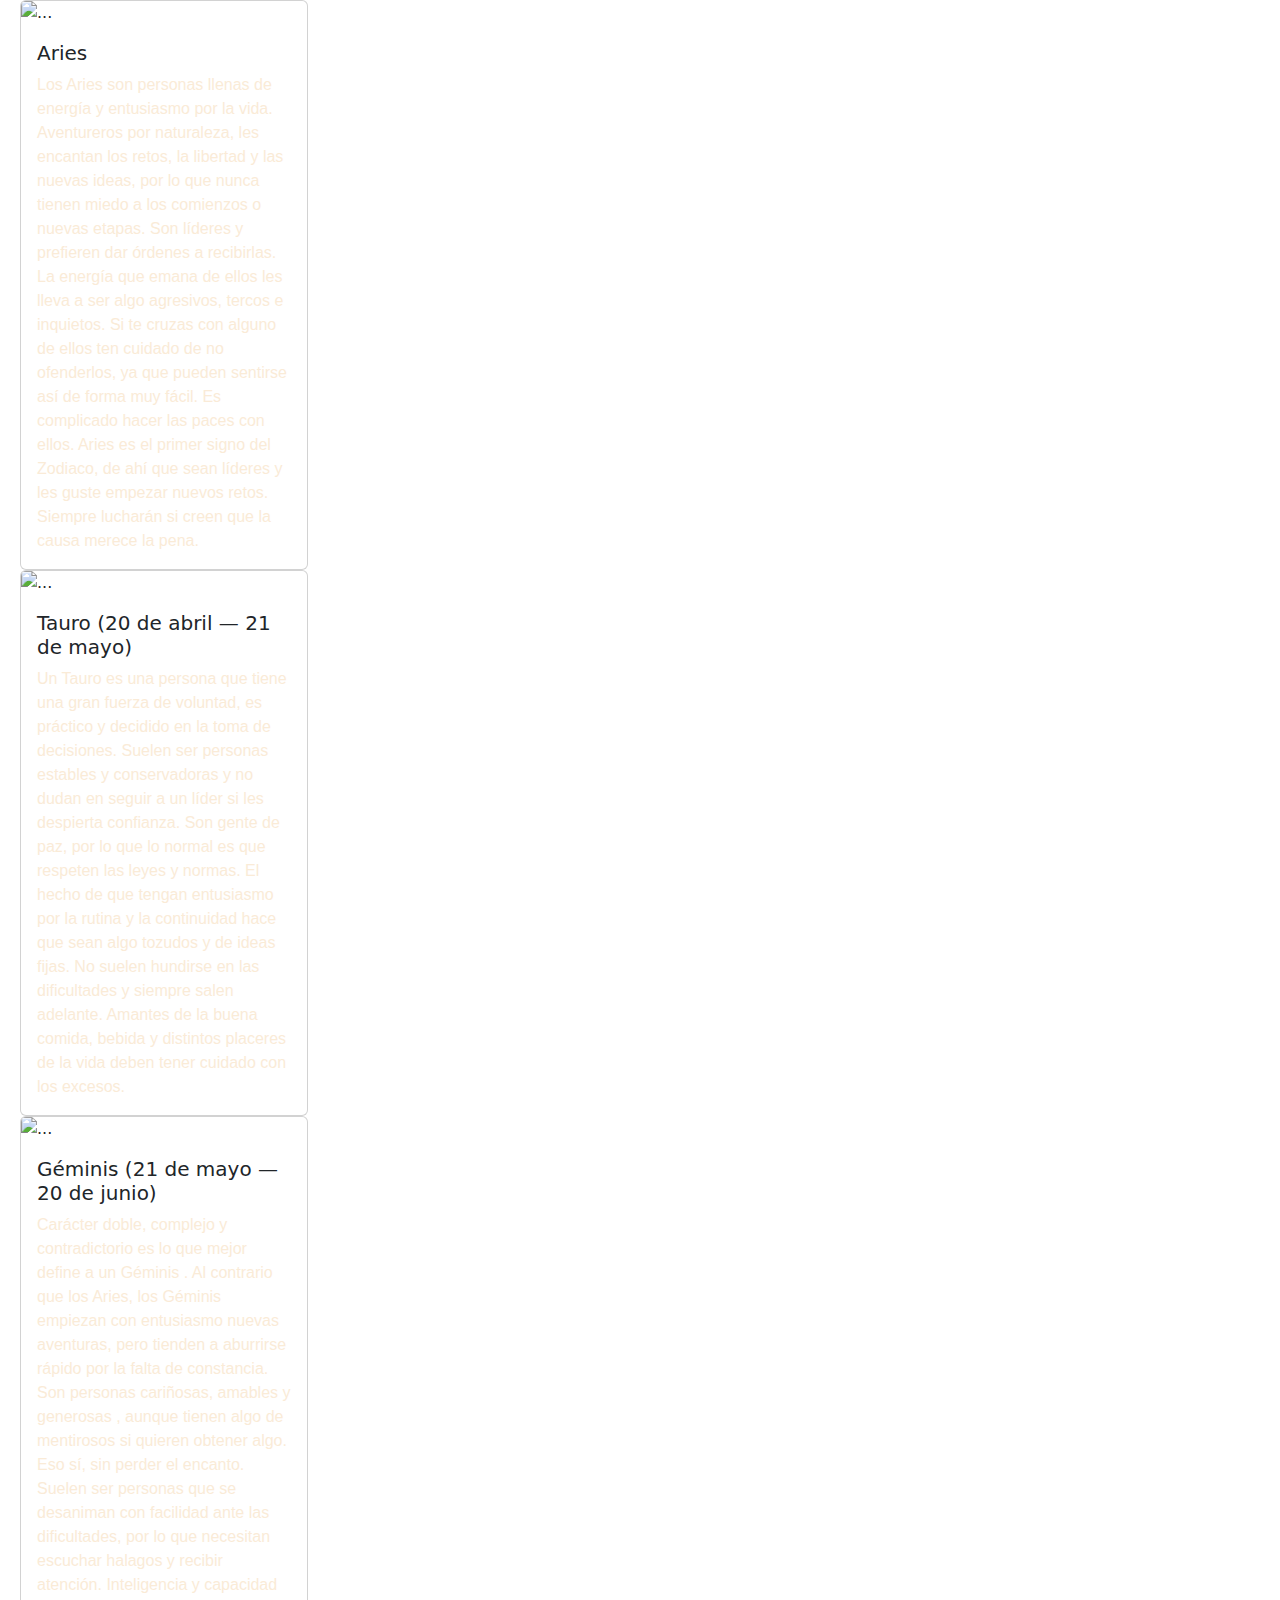
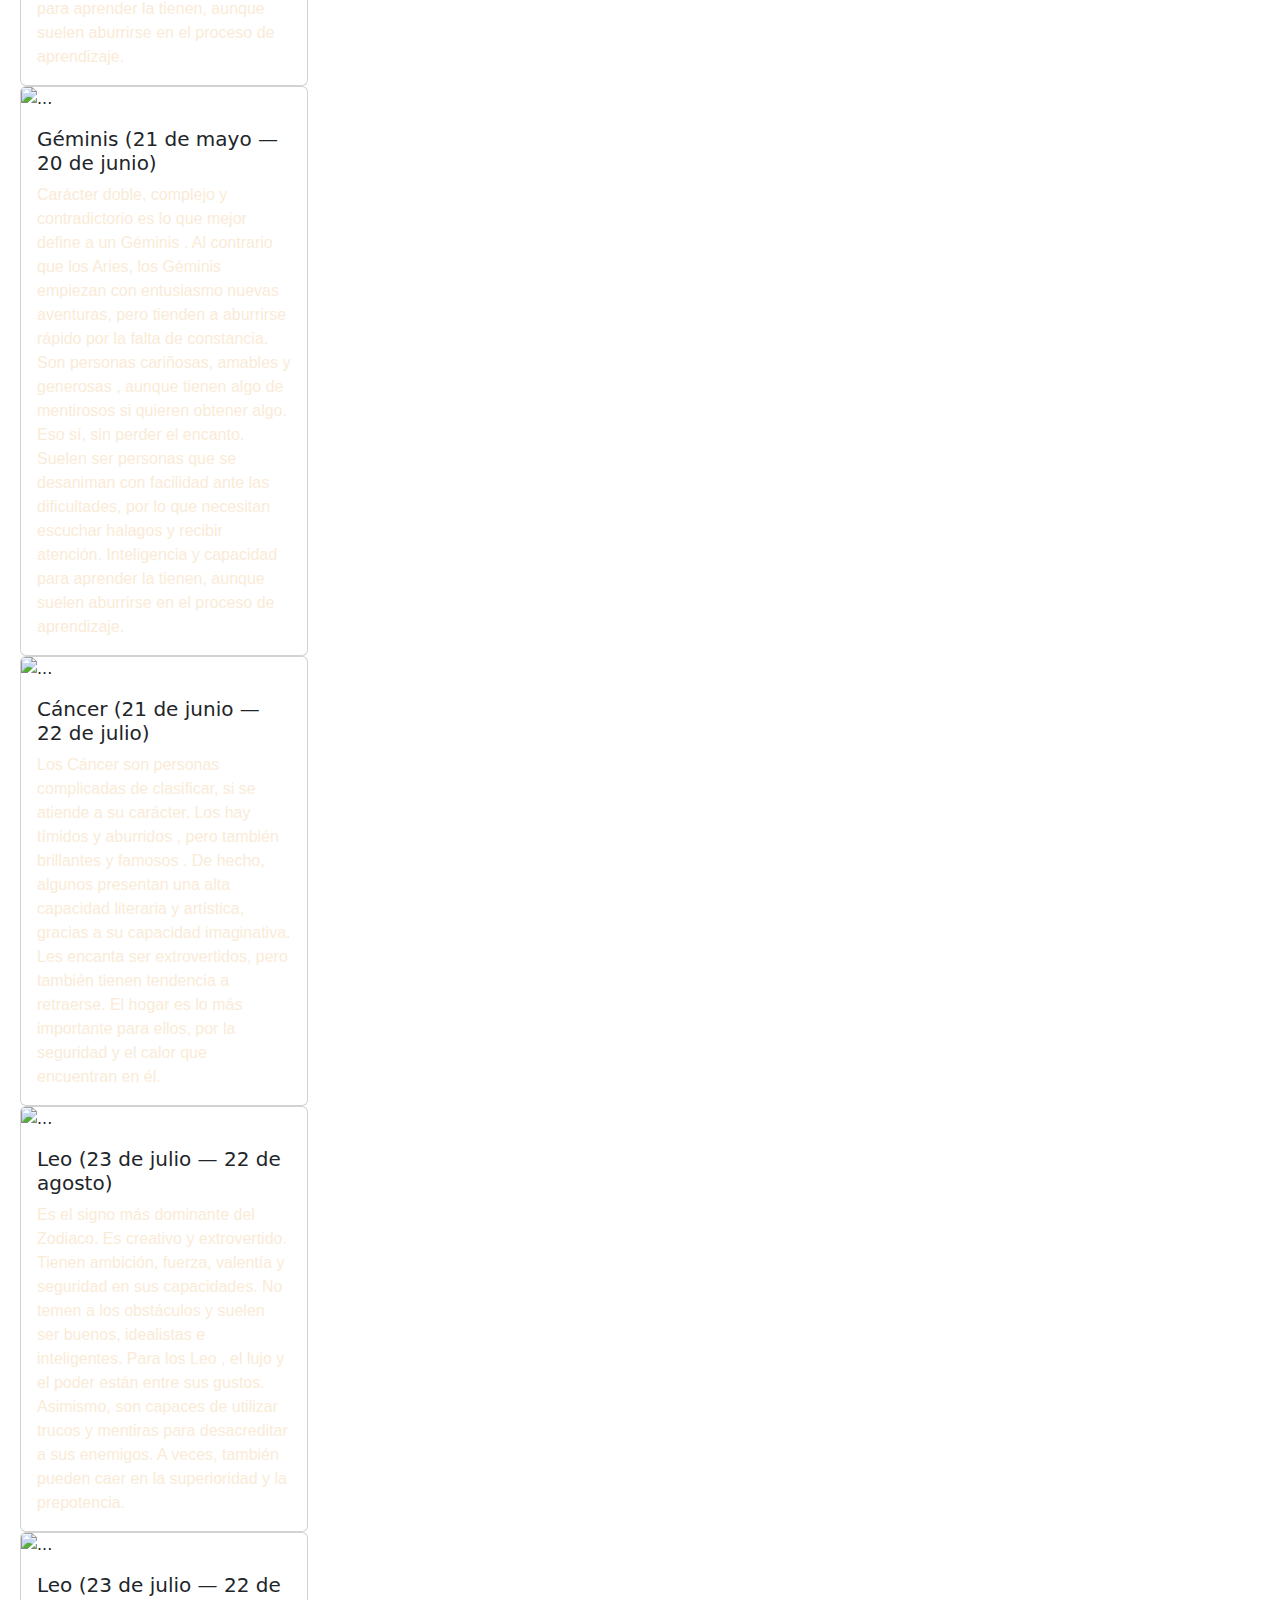
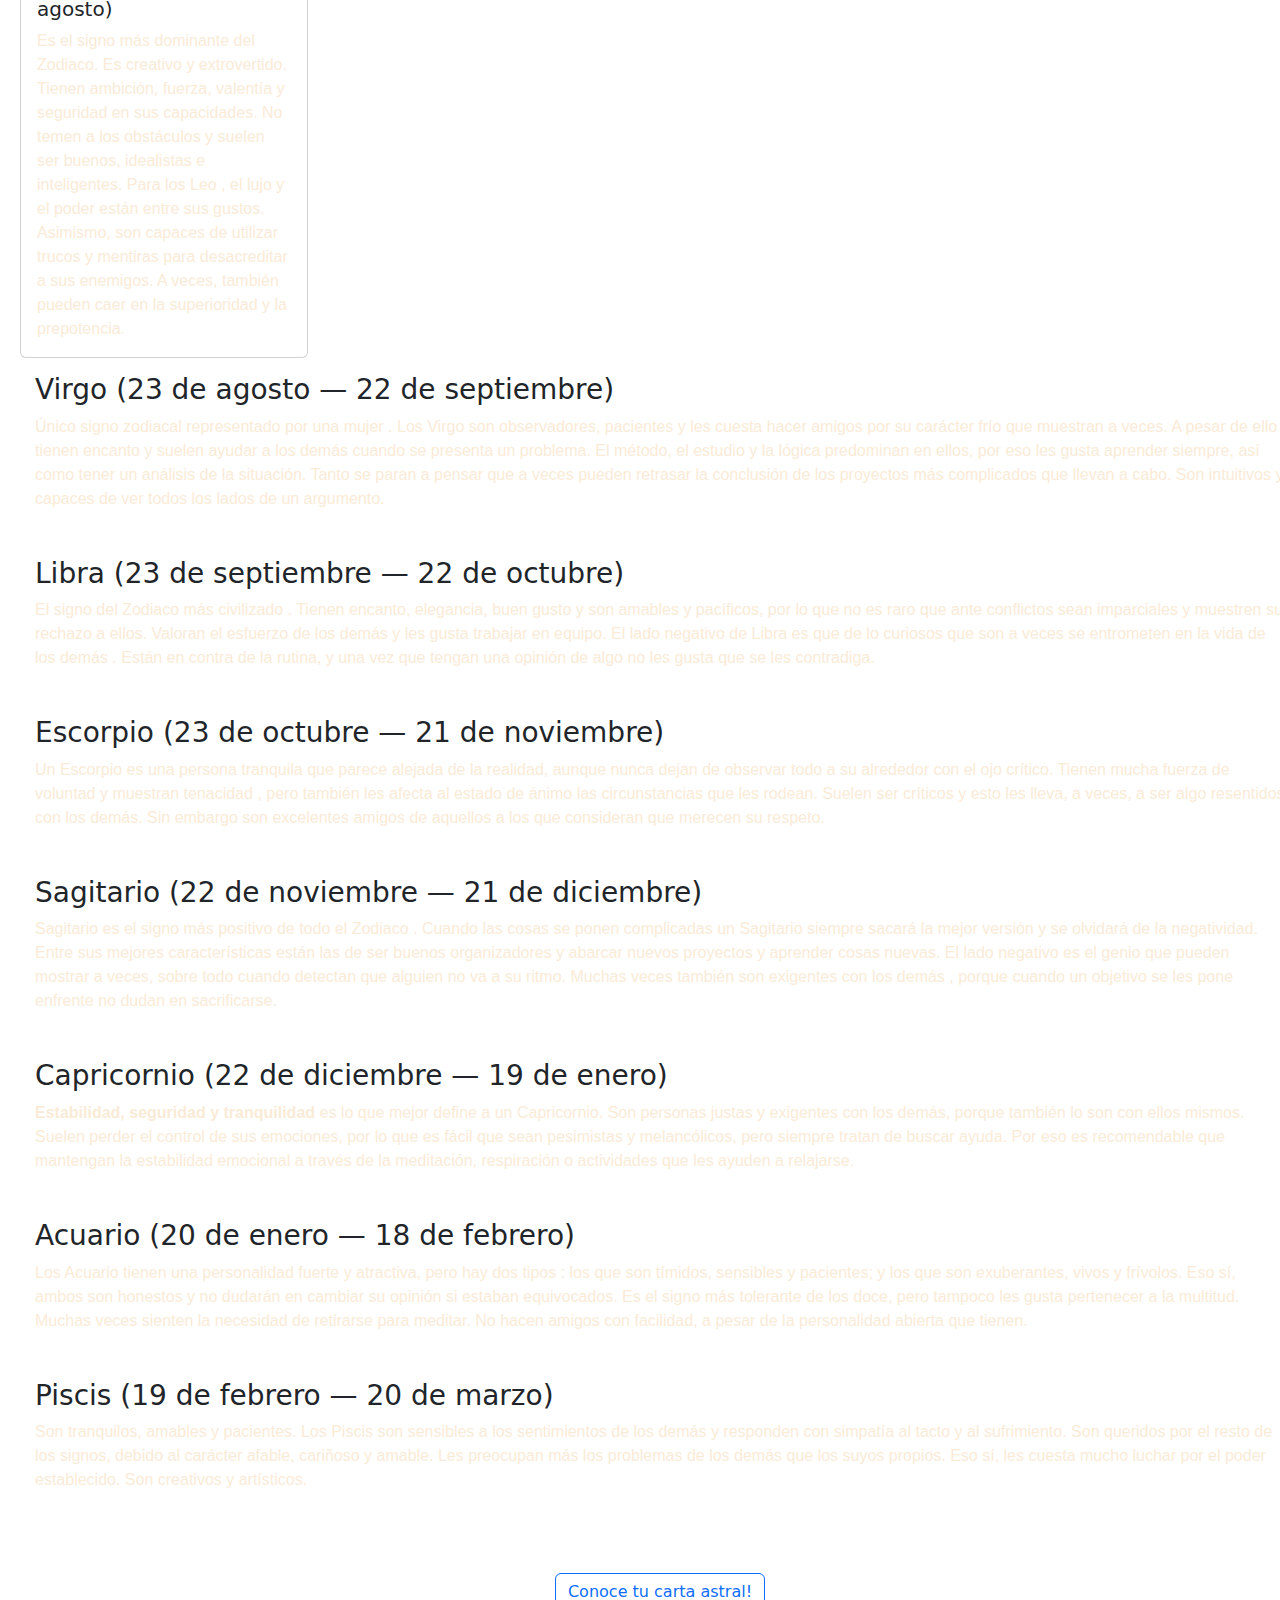
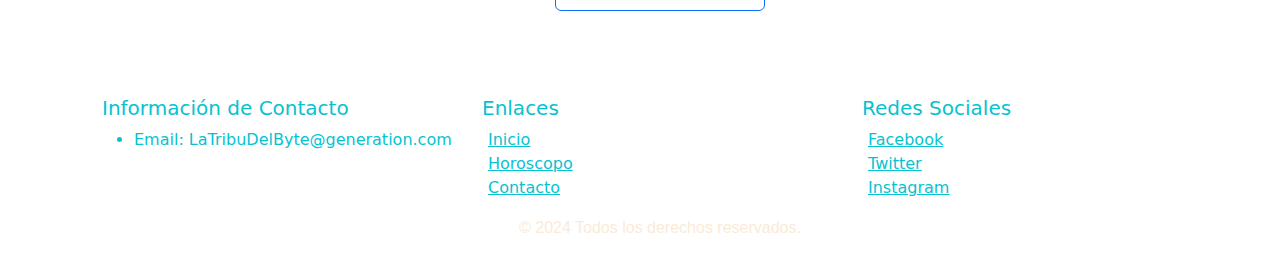
==== commit 3ffdb72b: "Agregando footer a index.html" ====
--- a/signos.html
+++ b/signos.html
@@ -116,6 +116,8 @@
             Son tranquilos, amables y pacientes. Los Piscis son sensibles a los sentimientos de los demás y responden con simpatía al tacto y al sufrimiento. Son queridos por el resto de los signos, debido al carácter afable, cariñoso y amable. Les preocupan más los problemas de los demás que los suyos propios. Eso sí, les cuesta mucho luchar por el poder establecido. Son creativos y artísticos.</p>
     </section>
 
+    <a href="index.html" class="btn btn-outline-primary" role="button" aria-disabled="true">Conoce tu carta astral!</a>
+
     <footer class="footer">
         <div class="container">
           <div class="row">
@@ -150,13 +152,7 @@
         </div>
       </footer>
 
-
-
-
-
       <script src="https://cdn.jsdelivr.net/npm/bootstrap@5.3.3/dist/js/bootstrap.bundle.min.js" integrity="sha384-YvpcrYf0tY3lHB60NNkmXc5s9fDVZLESaAA55NDzOxhy9GkcIdslK1eN7N6jIeHz" crossorigin="anonymous"></script>
-
-    <a href="index.html" class="btn btn-outline-primary" role="button" aria-disabled="true">Conoce tu carta astral!</a>
 
 </body>
 </html>--- a/styles/style.css
+++ b/styles/style.css
@@ -114,22 +114,17 @@
     font-family: 'Segoe UI', Tahoma, Geneva, Verdana, sans-serif;
     margin-bottom: 10px;
 }
+
 .body-container {
     width: 50%;
 }
 
 
-
-.articulos {
-
-    color: fuchsia;
-    font-family:'Franklin Gothic Medium', 'Arial Narrow', Arial, sans-serif;
-    
-
+footer{
+    color: rgb(7, 194, 208);
+    width: 100%;
 }
 
-footer{
-    color: rgb(7, 194, 208);
-    width: 100vw !important;
-}
-
+.btn{
+    margin: 50px;
+}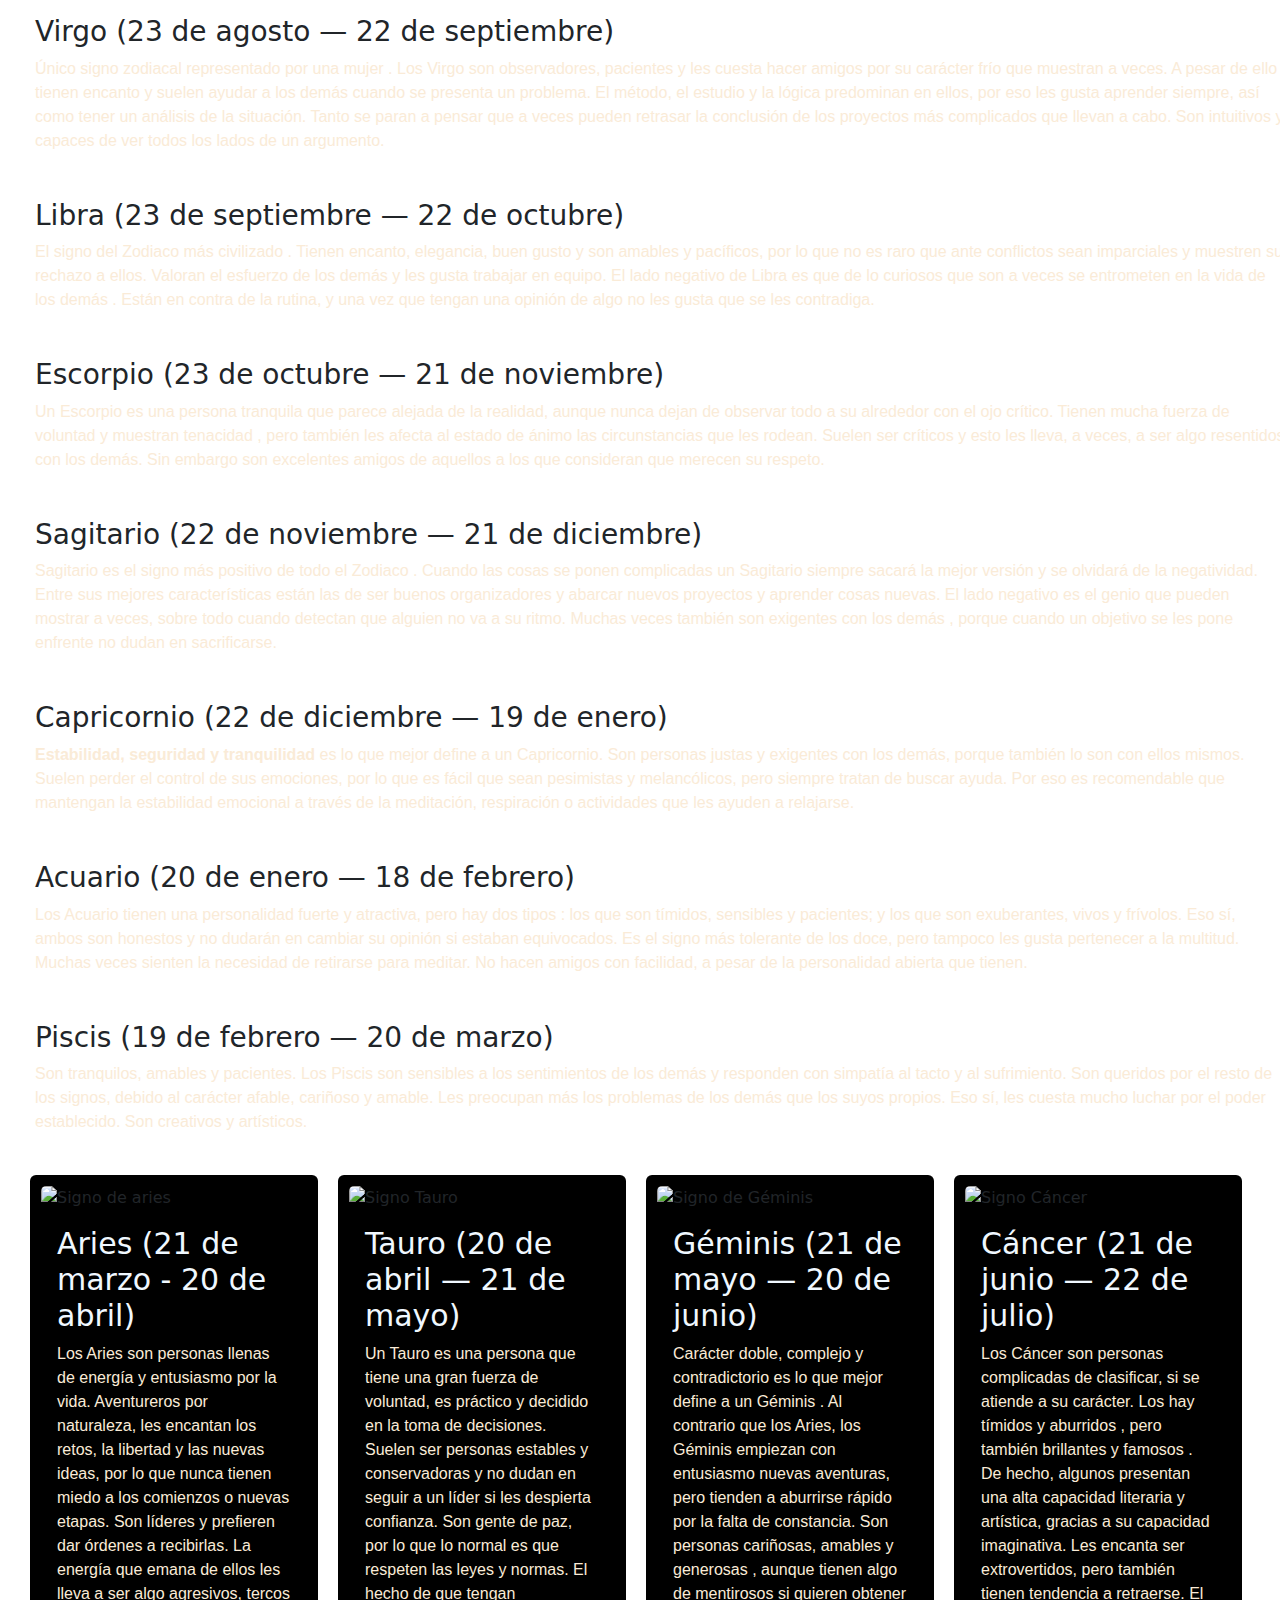
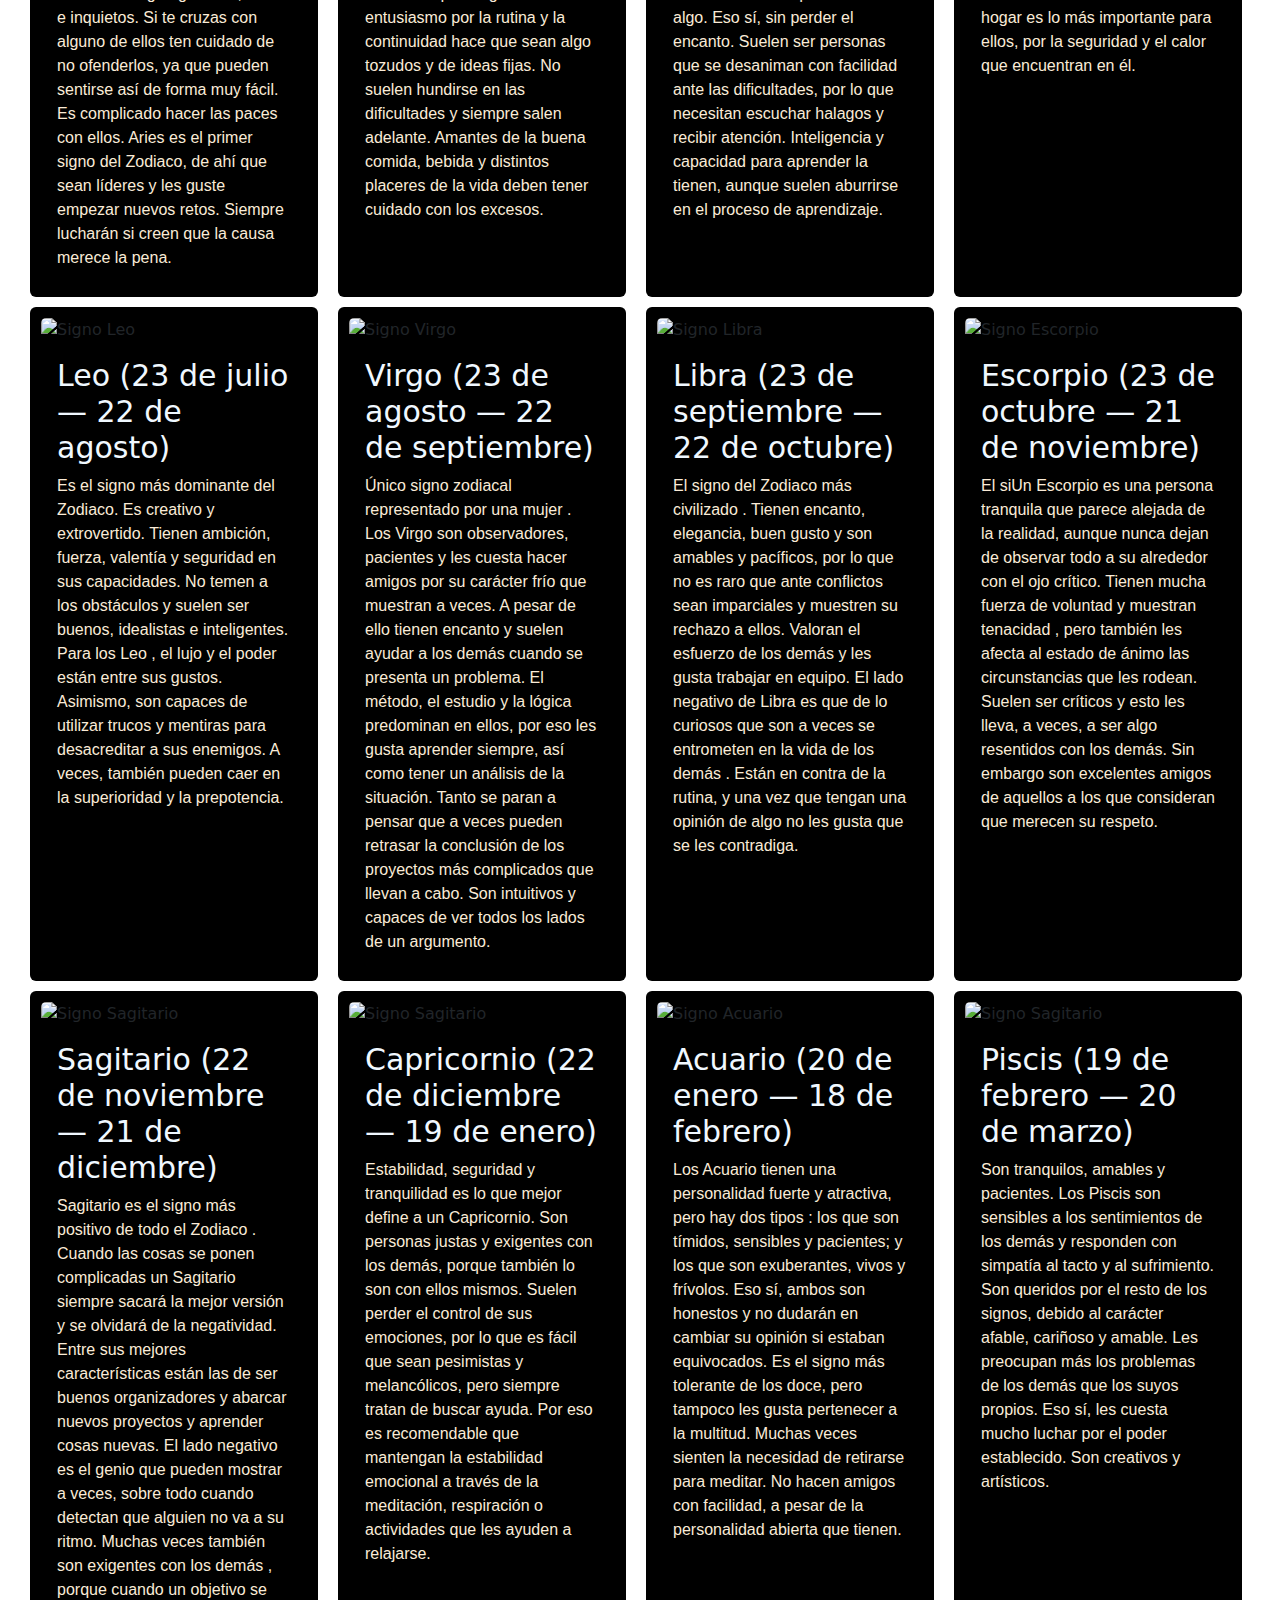
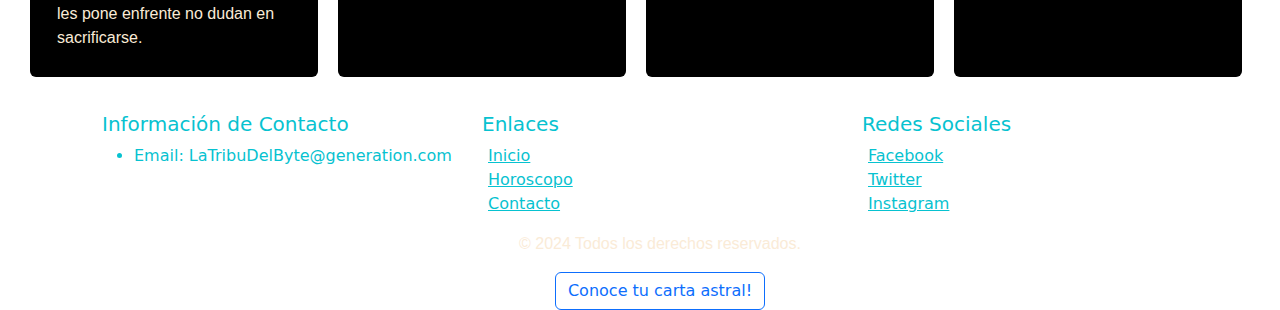
==== commit c500a50c: "Cartas" ====
--- a/signos.html
+++ b/signos.html
@@ -1,158 +1,340 @@
 <!DOCTYPE html>
 <html lang="en">
+
 <head>
-    <meta charset="UTF-8">
-    <meta name="viewport" content="width=device-width, initial-scale=1.0">
-    <title>Carta Astral</title>
-    <link href="https://cdn.jsdelivr.net/npm/bootstrap@5.3.3/dist/css/bootstrap.min.css" rel="stylesheet" integrity="sha384-QWTKZyjpPEjISv5WaRU9OFeRpok6YctnYmDr5pNlyT2bRjXh0JMhjY6hW+ALEwIH" crossorigin="anonymous">
-    <link rel="stylesheet" href="./styles/style.css">
-    <link rel="icon" href="https://cdn-icons-png.flaticon.com/512/3924/3924420.png" type="image/x-icon">
+  <meta charset="UTF-8">
+  <meta name="viewport" content="width=device-width, initial-scale=1.0">
+  <title>Carta Astral</title>
+  <link href="https://cdn.jsdelivr.net/npm/bootstrap@5.3.3/dist/css/bootstrap.min.css" rel="stylesheet"
+    integrity="sha384-QWTKZyjpPEjISv5WaRU9OFeRpok6YctnYmDr5pNlyT2bRjXh0JMhjY6hW+ALEwIH" crossorigin="anonymous">
+  <link rel="stylesheet" href="./styles/style.css">
+  <link rel="icon" href="https://cdn-icons-png.flaticon.com/512/3924/3924420.png" type="image/x-icon">
 </head>
 
-<!--Cartas signos-->
-
-<!--Aries-->
-<div class="card" style="width: 18rem;">
-    <img src="..." class="card-img-top" alt="...">
-    <div class="card-body">
-      <h5 class="card-title">Aries</h5>
-      <p class="card-text">Los Aries son personas llenas de energía y entusiasmo por la vida. Aventureros por naturaleza, les encantan los retos, la libertad y las nuevas ideas, por lo que nunca tienen miedo a los comienzos o nuevas etapas. Son líderes y prefieren dar órdenes a recibirlas. La energía que emana de ellos les lleva a ser algo agresivos, tercos e inquietos. Si te cruzas con alguno de ellos ten cuidado de no ofenderlos, ya que pueden sentirse así de forma muy fácil. Es complicado hacer las paces con ellos. Aries es el primer signo del Zodiaco, de ahí que sean líderes y les guste empezar nuevos retos. Siempre lucharán si creen que la causa merece la pena.</p>
-    </div>
-</div>
-<!--Tauroo-->
-<div class="card" style="width: 18rem;">
-    <img src="..." class="card-img-top" alt="...">
-    <div class="card-body">
-      <h5 class="card-title">Tauro (20 de abril — 21 de mayo)</h5>
-      <p class="card-text">Un Tauro es una persona que tiene una gran fuerza de voluntad, es práctico y decidido en la toma de decisiones. Suelen ser personas estables y conservadoras y no dudan en seguir a un líder si les despierta confianza. Son gente de paz, por lo que lo normal es que respeten las leyes y normas. El hecho de que tengan entusiasmo por la rutina y la continuidad hace que sean algo tozudos y de ideas fijas. No suelen hundirse en las dificultades y siempre salen adelante. Amantes de la buena comida, bebida y distintos placeres de la vida deben tener cuidado con los excesos.</p>
-    </div>
-</div>
-
-<!--Geminis-->
-<div class="card" style="width: 18rem;">
-    <img src="..." class="card-img-top" alt="...">
-    <div class="card-body">
-      <h5 class="card-title">Géminis (21 de mayo — 20 de junio)</h5>
-      <p class="card-text">Carácter doble, complejo y contradictorio es lo que mejor define a un Géminis . Al contrario que los Aries, los Géminis empiezan con entusiasmo nuevas aventuras, pero tienden a aburrirse rápido por la falta de constancia. Son personas cariñosas, amables y generosas , aunque tienen algo de mentirosos si quieren obtener algo. Eso sí, sin perder el encanto. Suelen ser personas que se desaniman con facilidad ante las dificultades, por lo que necesitan escuchar halagos y recibir atención. Inteligencia y capacidad para aprender la tienen, aunque suelen aburrirse en el proceso de aprendizaje.</p>
-    </div>
-</div>
-
-<!--Géminis-->
-<div class="card" style="width: 18rem;">
-    <img src="..." class="card-img-top" alt="...">
-    <div class="card-body">
-      <h5 class="card-title">Géminis (21 de mayo — 20 de junio)</h5>
-      <p class="card-text">Carácter doble, complejo y contradictorio es lo que mejor define a un Géminis . Al contrario que los Aries, los Géminis empiezan con entusiasmo nuevas aventuras, pero tienden a aburrirse rápido por la falta de constancia. Son personas cariñosas, amables y generosas , aunque tienen algo de mentirosos si quieren obtener algo. Eso sí, sin perder el encanto. Suelen ser personas que se desaniman con facilidad ante las dificultades, por lo que necesitan escuchar halagos y recibir atención. Inteligencia y capacidad para aprender la tienen, aunque suelen aburrirse en el proceso de aprendizaje.</p>
-    </div>
-</div>
-
-<!--Cáncer-->
-<div class="card" style="width: 18rem;">
-    <img src="..." class="card-img-top" alt="...">
-    <div class="card-body">
-      <h5 class="card-title">Cáncer (21 de junio — 22 de julio)</h5>
-      <p class="card-text"> Los Cáncer son personas complicadas de clasificar, si se atiende a su carácter. Los hay tímidos y aburridos , pero también brillantes y famosos . De hecho, algunos presentan una alta capacidad literaria y artística, gracias a su capacidad imaginativa. Les encanta ser extrovertidos, pero también tienen tendencia a retraerse. El hogar es lo más importante para ellos, por la seguridad y el calor que encuentran en él.</p>
-    </div>
-</div>
-
-<!--Leo-->
-<div class="card" style="width: 18rem;">
-    <img src="..." class="card-img-top" alt="...">
-    <div class="card-body">
-      <h5 class="card-title">Leo (23 de julio — 22 de agosto)</h5>
-      <p class="card-text"> Es el signo más dominante del Zodiaco. Es creativo y extrovertido. Tienen ambición, fuerza, valentía y seguridad en sus capacidades. No temen a los obstáculos y suelen ser buenos, idealistas e inteligentes. Para los Leo , el lujo y el poder están entre sus gustos. Asimismo, son capaces de utilizar trucos y mentiras para desacreditar a sus enemigos. A veces, también pueden caer en la superioridad y la prepotencia.</p>
-    </div>
-</div>
-
-<!--Leo-->
-<div class="card" style="width: 18rem;">
-    <img src="..." class="card-img-top" alt="...">
-    <div class="card-body">
-      <h5 class="card-title">Leo (23 de julio — 22 de agosto)</h5>
-      <p class="card-text"> Es el signo más dominante del Zodiaco. Es creativo y extrovertido. Tienen ambición, fuerza, valentía y seguridad en sus capacidades. No temen a los obstáculos y suelen ser buenos, idealistas e inteligentes. Para los Leo , el lujo y el poder están entre sus gustos. Asimismo, son capaces de utilizar trucos y mentiras para desacreditar a sus enemigos. A veces, también pueden caer en la superioridad y la prepotencia.</p>
-    </div>
-</div>
 
 <body>
+
+  <section id="virgo">
+    <h3>Virgo (23 de agosto — 22 de septiembre)</h3>
+    <p>
+      Único signo zodiacal representado por una mujer . Los Virgo son observadores, pacientes y les cuesta hacer amigos
+      por su carácter frío que muestran a veces. A pesar de ello tienen encanto y suelen ayudar a los demás cuando se
+      presenta un problema. El método, el estudio y la lógica predominan en ellos, por eso les gusta aprender siempre,
+      así como tener un análisis de la situación. Tanto se paran a pensar que a veces pueden retrasar la conclusión de
+      los proyectos más complicados que llevan a cabo. Son intuitivos y capaces de ver todos los lados de un argumento.
+    </p>
+  </section>
+
+  <section id="libra">
+    <h3>Libra (23 de septiembre — 22 de octubre)</h3>
+    <p>
+      El signo del Zodiaco más civilizado . Tienen encanto, elegancia, buen gusto y son amables y pacíficos, por lo que
+      no es raro que ante conflictos sean imparciales y muestren su rechazo a ellos. Valoran el esfuerzo de los demás y
+      les gusta trabajar en equipo. El lado negativo de Libra es que de lo curiosos que son a veces se entrometen en la
+      vida de los demás . Están en contra de la rutina, y una vez que tengan una opinión de algo no les gusta que se les
+      contradiga.</p>
+  </section>
+
+  <section id="escorpio">
+    <h3>Escorpio (23 de octubre — 21 de noviembre)</h3>
+    <p>
+      Un Escorpio es una persona tranquila que parece alejada de la realidad, aunque nunca dejan de observar todo a su
+      alrededor con el ojo crítico. Tienen mucha fuerza de voluntad y muestran tenacidad , pero también les afecta al
+      estado de ánimo las circunstancias que les rodean. Suelen ser críticos y esto les lleva, a veces, a ser algo
+      resentidos con los demás. Sin embargo son excelentes amigos de aquellos a los que consideran que merecen su
+      respeto.</p>
+  </section>
+
+  <section id="sagitario">
+    <h3>Sagitario (22 de noviembre — 21 de diciembre)</h3>
+    <p>
+      Sagitario es el signo más positivo de todo el Zodiaco . Cuando las cosas se ponen complicadas un Sagitario siempre
+      sacará la mejor versión y se olvidará de la negatividad. Entre sus mejores características están las de ser buenos
+      organizadores y abarcar nuevos proyectos y aprender cosas nuevas. El lado negativo es el genio que pueden mostrar
+      a veces, sobre todo cuando detectan que alguien no va a su ritmo. Muchas veces también son exigentes con los demás
+      , porque cuando un objetivo se les pone enfrente no dudan en sacrificarse.</p>
+  </section>
+
+  <section id="capricornio">
+    <h3>Capricornio (22 de diciembre — 19 de enero)</h3>
+    <p><b>Estabilidad, seguridad y tranquilidad</b> es lo que mejor define a un Capricornio. Son personas justas y
+      exigentes con los demás, porque también lo son con ellos mismos. Suelen perder el control de sus emociones, por lo
+      que es fácil que sean pesimistas y melancólicos, pero siempre tratan de buscar ayuda. Por eso es recomendable que
+      mantengan la estabilidad emocional a través de la meditación, respiración o actividades que les ayuden a
+      relajarse.</p>
+  </section>
+
+  <section id="acuario">
+    <h3>Acuario (20 de enero — 18 de febrero)</h3>
+    <p>
+      Los Acuario tienen una personalidad fuerte y atractiva, pero hay dos tipos : los que son tímidos, sensibles y
+      pacientes; y los que son exuberantes, vivos y frívolos. Eso sí, ambos son honestos y no dudarán en cambiar su
+      opinión si estaban equivocados. Es el signo más tolerante de los doce, pero tampoco les gusta pertenecer a la
+      multitud. Muchas veces sienten la necesidad de retirarse para meditar. No hacen amigos con facilidad, a pesar de
+      la personalidad abierta que tienen.</p>
+  </section>
+
+  <section id="piscis">
+    <h3>Piscis (19 de febrero — 20 de marzo)</h3>
+    <p>
+      Son tranquilos, amables y pacientes. Los Piscis son sensibles a los sentimientos de los demás y responden con
+      simpatía al tacto y al sufrimiento. Son queridos por el resto de los signos, debido al carácter afable, cariñoso y
+      amable. Les preocupan más los problemas de los demás que los suyos propios. Eso sí, les cuesta mucho luchar por el
+      poder establecido. Son creativos y artísticos.</p>
+  </section>
+
+  <!--Cartas signos-->
+  <div class="wrapper">
     
-    <section id="virgo">
-        <h3>Virgo (23 de agosto — 22 de septiembre)</h3>
-        <p>
-            Único signo zodiacal representado por una mujer . Los Virgo son observadores, pacientes y les cuesta hacer amigos por su carácter frío que muestran a veces. A pesar de ello tienen encanto y suelen ayudar a los demás cuando se presenta un problema. El método, el estudio y la lógica predominan en ellos, por eso les gusta aprender siempre, así como tener un análisis de la situación. Tanto se paran a pensar que a veces pueden retrasar la conclusión de los proyectos más complicados que llevan a cabo. Son intuitivos y capaces de ver todos los lados de un argumento.</p>
-    </section>
-    
-    <section id="libra">
-        <h3>Libra (23 de septiembre — 22 de octubre)</h3>
-        <p>
-            El signo del Zodiaco más civilizado . Tienen encanto, elegancia, buen gusto y son amables y pacíficos, por lo que no es raro que ante conflictos sean imparciales y muestren su rechazo a ellos. Valoran el esfuerzo de los demás y les gusta trabajar en equipo. El lado negativo de Libra es que de lo curiosos que son a veces se entrometen en la vida de los demás . Están en contra de la rutina, y una vez que tengan una opinión de algo no les gusta que se les contradiga.</p>
-    </section>
-    
-    <section id="escorpio">
-        <h3>Escorpio (23 de octubre — 21 de noviembre)</h3>
-        <p>
-            Un Escorpio es una persona tranquila que parece alejada de la realidad, aunque nunca dejan de observar todo a su alrededor con el ojo crítico. Tienen mucha fuerza de voluntad y muestran tenacidad , pero también les afecta al estado de ánimo las circunstancias que les rodean. Suelen ser críticos y esto les lleva, a veces, a ser algo resentidos con los demás. Sin embargo son excelentes amigos de aquellos a los que consideran que merecen su respeto.</p>
-    </section>
-    
-    <section id="sagitario">
-        <h3>Sagitario (22 de noviembre — 21 de diciembre)</h3>
-        <p>
-            Sagitario es el signo más positivo de todo el Zodiaco . Cuando las cosas se ponen complicadas un Sagitario siempre sacará la mejor versión y se olvidará de la negatividad. Entre sus mejores características están las de ser buenos organizadores y abarcar nuevos proyectos y aprender cosas nuevas. El lado negativo es el genio que pueden mostrar a veces, sobre todo cuando detectan que alguien no va a su ritmo. Muchas veces también son exigentes con los demás , porque cuando un objetivo se les pone enfrente no dudan en sacrificarse.</p>
-    </section>
-    
-    <section id="capricornio">
-        <h3>Capricornio (22 de diciembre — 19 de enero)</h3>
-        <p><b>Estabilidad, seguridad y tranquilidad</b> es lo que mejor define a un Capricornio. Son personas justas y exigentes con los demás, porque también lo son con ellos mismos. Suelen perder el control de sus emociones, por lo que es fácil que sean pesimistas y melancólicos, pero siempre tratan de buscar ayuda. Por eso es recomendable que mantengan la estabilidad emocional a través de la meditación, respiración o actividades que les ayuden a relajarse.</p>
-    </section>
-    
-    <section id="acuario">
-        <h3>Acuario (20 de enero — 18 de febrero)</h3>
-        <p>
-            Los Acuario tienen una personalidad fuerte y atractiva, pero hay dos tipos : los que son tímidos, sensibles y pacientes; y los que son exuberantes, vivos y frívolos. Eso sí, ambos son honestos y no dudarán en cambiar su opinión si estaban equivocados. Es el signo más tolerante de los doce, pero tampoco les gusta pertenecer a la multitud. Muchas veces sienten la necesidad de retirarse para meditar. No hacen amigos con facilidad, a pesar de la personalidad abierta que tienen.</p>
-    </section>
-    
-    <section id="piscis">
-        <h3>Piscis (19 de febrero — 20 de marzo)</h3>
-        <p>
-            Son tranquilos, amables y pacientes. Los Piscis son sensibles a los sentimientos de los demás y responden con simpatía al tacto y al sufrimiento. Son queridos por el resto de los signos, debido al carácter afable, cariñoso y amable. Les preocupan más los problemas de los demás que los suyos propios. Eso sí, les cuesta mucho luchar por el poder establecido. Son creativos y artísticos.</p>
-    </section>
-
-    <a href="index.html" class="btn btn-outline-primary" role="button" aria-disabled="true">Conoce tu carta astral!</a>
-
-    <footer class="footer">
-        <div class="container">
-          <div class="row">
-            <div class="col-md-4">
-              <h5>Información de Contacto</h5>
-              <ul class="list-styled">
-                <li>Email: LaTribuDelByte@generation.com</li>
-              </ul>
-            </div>
-            <div class="col-md-4">
-              <h5>Enlaces</h5>
-              <ul class="list-unstyled">
-                <li><a href="#">Inicio</a></li>
-                <li><a href="#">Horoscopo</a></li>
-                <li><a href="#">Contacto</a></li>
-              </ul>
-            </div>
-            <div class="col-md-4">
-              <h5>Redes Sociales</h5>
-              <ul class="list-unstyled">
-                <li><a href="#">Facebook</a></li>
-                <li><a href="#">Twitter</a></li>
-                <li><a href="#">Instagram</a></li>
-              </ul>
-            </div>
-          </div>
-          <div class="row">
-            <div class="col-md-12 text-center">
-              <p>&copy; 2024 Todos los derechos reservados.</p>
-            </div>
-          </div>
+    <!--Aries-->
+    <div class="card" c style="width: 18rem;">
+      <img
+        src="https://elcomercio.pe/resizer/EpvRwPB5fBVfUC7td8hk9U0LT8I=/580x330/smart/filters:format(jpeg):quality(75)/cloudfront-us-east-1.images.arcpublishing.com/elcomercio/KAGR4T2IZVE5JHJCRNNPUKYVOU.png"
+        class="card-img-top" alt="Signo de aries">
+      <div class="card-body">
+        <h5 class="card-title">Aries (21 de marzo - 20 de abril)</h5>
+        <p class="card-text">Los Aries son personas llenas de energía y entusiasmo por la vida. Aventureros por
+          naturaleza, les encantan los retos, la libertad y las nuevas ideas, por lo que nunca tienen miedo a los
+          comienzos o nuevas etapas. Son líderes y prefieren dar órdenes a recibirlas. La energía que emana de
+          ellos les lleva a ser algo agresivos, tercos e inquietos. Si te cruzas con alguno de ellos ten cuidado
+          de no ofenderlos, ya que pueden sentirse así de forma muy fácil. Es complicado hacer las paces con
+          ellos. Aries es el primer signo del Zodiaco, de ahí que sean líderes y les guste empezar nuevos retos.
+          Siempre lucharán si creen que la causa merece la pena.</p>
+      </div>
+    </div>
+
+
+
+    <!--Tauro-->
+    <div class="card" style="width: 18rem;">
+      <img
+        src="https://elcomercio.pe/resizer/a5wshVicAE7T5TRmEPJWV0rti4Y=/580x330/smart/filters:format(jpeg):quality(75)/cloudfront-us-east-1.images.arcpublishing.com/elcomercio/TQHPCO2TBVDZPDZU2NXVDQ2VW4.png"
+        class="card-img-top" alt="Signo Tauro">
+      <div class="card-body">
+        <h5 class="card-title">Tauro (20 de abril — 21 de mayo)</h5>
+        <p class="card-text">Un Tauro es una persona que tiene una gran fuerza de voluntad, es práctico y decidido
+          en la toma de decisiones. Suelen ser personas estables y conservadoras y no dudan en seguir a un líder
+          si les despierta confianza. Son gente de paz, por lo que lo normal es que respeten las leyes y normas.
+          El hecho de que tengan entusiasmo por la rutina y la continuidad hace que sean algo tozudos y de ideas
+          fijas. No suelen hundirse en las dificultades y siempre salen adelante. Amantes de la buena comida,
+          bebida y distintos placeres de la vida deben tener cuidado con los excesos.</p>
+      </div>
+    </div>
+
+
+    <!--Geminis-->
+    <div class="card" style="width: 18rem;">
+      <img src="https://e00-mx-marca.uecdn.es/mx/assets/multimedia/imagenes/2023/06/11/16865119808321.jpg"
+        class="card-img-top" alt="Signo de Géminis">
+      <div class="card-body">
+        <h5 class="card-title">Géminis (21 de mayo — 20 de junio)</h5>
+        <p class="card-text">Carácter doble, complejo y contradictorio es lo que mejor define a un Géminis . Al
+          contrario que los Aries, los Géminis empiezan con entusiasmo nuevas aventuras, pero tienden a aburrirse
+          rápido por la falta de constancia. Son personas cariñosas, amables y generosas , aunque tienen algo de
+          mentirosos si quieren obtener algo. Eso sí, sin perder el encanto. Suelen ser personas que se desaniman
+          con facilidad ante las dificultades, por lo que necesitan escuchar halagos y recibir atención.
+          Inteligencia y capacidad para aprender la tienen, aunque suelen aburrirse en el proceso de aprendizaje.
+        </p>
+      </div>
+    </div>
+
+
+    <!--Cáncer-->
+    <div class="card" style="width: 18rem;">
+      <img
+        src="https://elcomercio.pe/resizer/dieyYmbA-Bw3nlrAu-7w5x6zXJw=/580x330/smart/filters:format(jpeg):quality(75)/cloudfront-us-east-1.images.arcpublishing.com/elcomercio/QXLPRP4YNRGMLGTJQMIU62M56Y.jpg"
+        class="card-img-top" alt="Signo Cáncer">
+      <div class="card-body">
+        <h5 class="card-title">Cáncer (21 de junio — 22 de julio)</h5>
+        <p class="card-text"> Los Cáncer son personas complicadas de clasificar, si se atiende a su carácter. Los
+          hay tímidos y aburridos , pero también brillantes y famosos . De hecho, algunos presentan una alta
+          capacidad literaria y artística, gracias a su capacidad imaginativa. Les encanta ser extrovertidos, pero
+          también tienen tendencia a retraerse. El hogar es lo más importante para ellos, por la seguridad y el
+          calor que encuentran en él.</p>
+      </div>
+    </div>
+
+
+    <!--Leo-->
+    <div class="card" style="width: 18rem;">
+      <img
+        src="https://elcomercio.pe/resizer/RWtJU3PyRMKdel2TUx-uqzyiAMk=/580x330/smart/filters:format(jpeg):quality(75)/cloudfront-us-east-1.images.arcpublishing.com/elcomercio/LGFBWOP3TFEV5DPDZKHZ2MYDPU.png"
+        class="card-img-top" alt="Signo Leo">
+      <div class="card-body">
+        <h5 class="card-title">Leo (23 de julio — 22 de agosto)</h5>
+        <p class="card-text"> Es el signo más dominante del Zodiaco. Es creativo y extrovertido. Tienen ambición,
+          fuerza, valentía y seguridad en sus capacidades. No temen a los obstáculos y suelen ser buenos,
+          idealistas e inteligentes. Para los Leo , el lujo y el poder están entre sus gustos. Asimismo, son
+          capaces de utilizar trucos y mentiras para desacreditar a sus enemigos. A veces, también pueden caer en
+          la superioridad y la prepotencia.</p>
+      </div>
+    </div>
+
+
+    <!--Virgo-->
+    <div class="card" style="width: 18rem;">
+      <img
+        src="https://elcomercio.pe/resizer/aa-f_ADimFwAexaWMzSTrEnBjd4=/1200x675/smart/filters:format(jpeg):quality(75)/cloudfront-us-east-1.images.arcpublishing.com/elcomercio/K6U4MGAQMBFVDHTIKBPGI7TSZI.png"
+        class="card-img-top" alt="Signo Virgo">
+      <div class="card-body">
+        <h5 class="card-title">Virgo (23 de agosto — 22 de septiembre)</h5>
+        <p class="card-text"> Único signo zodiacal representado por una mujer . Los Virgo son observadores, pacientes y
+          les cuesta
+          hacer amigos por su carácter frío que muestran a veces. A pesar de ello tienen encanto y suelen ayudar a
+          los demás cuando se presenta un problema. El método, el estudio y la lógica predominan en ellos, por eso
+          les gusta aprender siempre, así como tener un análisis de la situación. Tanto se paran a pensar que a
+          veces pueden retrasar la conclusión de los proyectos más complicados que llevan a cabo. Son intuitivos y
+          capaces de ver todos los lados de un argumento.</p>
+      </div>
+    </div>
+
+
+    <!--Libra-->
+    <div class="card" style="width: 18rem;">
+      <img
+        src="https://elcomercio.pe/resizer/NlgFo5RNkmJyN_6H60LXQhO707k=/234x161/smart/filters:format(jpeg):quality(75)/cloudfront-us-east-1.images.arcpublishing.com/elcomercio/AZQWYEWSVZAG3NH3PDJL7H7AIQ.png"
+        class="card-img-top" alt="Signo Libra">
+      <div class="card-body">
+        <h5 class="card-title">Libra (23 de septiembre — 22 de octubre)</h5>
+        <p class="card-text"> El signo del Zodiaco más civilizado . Tienen encanto, elegancia, buen gusto y son amables
+          y pacíficos,
+          por lo que no es raro que ante conflictos sean imparciales y muestren su rechazo a ellos. Valoran el
+          esfuerzo de los demás y les gusta trabajar en equipo. El lado negativo de Libra es que de lo curiosos
+          que son a veces se entrometen en la vida de los demás . Están en contra de la rutina, y una vez que
+          tengan una opinión de algo no les gusta que se les contradiga.</p>
+      </div>
+    </div>
+
+
+    <!--Escorpio-->
+    <div class="card" style="width: 18rem;">
+      <img src="https://encrypted-tbn0.gstatic.com/images?q=tbn:ANd9GcQ0Go5RAloGmxsUF30n6eEVUDIa_XoLE2pVPooEf8D0cQ&s"
+        class="card-img-top" alt="Signo Escorpio">
+      <div class="card-body">
+        <h5 class="card-title">Escorpio (23 de octubre — 21 de noviembre)</h5>
+        <p class="card-text"> El siUn Escorpio es una persona tranquila que parece alejada de la realidad, aunque nunca
+          dejan de observar
+          todo a su alrededor con el ojo crítico. Tienen mucha fuerza de voluntad y muestran tenacidad , pero
+          también les afecta al estado de ánimo las circunstancias que les rodean. Suelen ser críticos y esto les
+          lleva, a veces, a ser algo resentidos con los demás. Sin embargo son excelentes amigos de aquellos a los
+          que consideran que merecen su respeto.</p>
+      </div>
+    </div>
+
+
+    <!--Sagitario-->
+    <div class="card" style="width: 18rem;">
+      <img
+        src="https://elcomercio.pe/resizer/vwKVROC8B02KrzL0bdoxrDgEfsw=/234x161/smart/filters:format(jpeg):quality(75)/cloudfront-us-east-1.images.arcpublishing.com/elcomercio/ZGIUYJTUNVDSPDLVCPYW42D7S4.jpg"
+        class="card-img-top" alt="Signo Sagitario">
+      <div class="card-body">
+        <h5 class="card-title">Sagitario (22 de noviembre — 21 de diciembre)</h5>
+        <p class="card-text"> Sagitario es el signo más positivo de todo el Zodiaco . Cuando las cosas se ponen
+          complicadas un
+          Sagitario siempre sacará la mejor versión y se olvidará de la negatividad. Entre sus mejores
+          características están las de ser buenos organizadores y abarcar nuevos proyectos y aprender cosas
+          nuevas. El lado negativo es el genio que pueden mostrar a veces, sobre todo cuando detectan que alguien
+          no va a su ritmo. Muchas veces también son exigentes con los demás , porque cuando un objetivo se les
+          pone enfrente no dudan en sacrificarse.</p>
+      </div>
+    </div>
+
+
+    <!--Capricorinio-->
+    <div class="card" style="width: 18rem;">
+      <img
+        src="https://elcomercio.pe/resizer/7i-rRcUWC_rTVsAKIts_xvrwg9k=/234x161/smart/filters:format(jpeg):quality(75)/cloudfront-us-east-1.images.arcpublishing.com/elcomercio/7SMO7IFDWZD2NMJXULC4N5BUBU.png"
+        class="card-img-top" alt="Signo Sagitario">
+      <div class="card-body">
+        <h5 class="card-title">Capricornio (22 de diciembre — 19 de enero)</h5>
+        <p class="card-text"> Estabilidad, seguridad y tranquilidad</b> es lo que mejor define a un Capricornio. Son
+          personas justas
+          y exigentes con los demás, porque también lo son con ellos mismos. Suelen perder el control de sus
+          emociones, por lo que es fácil que sean pesimistas y melancólicos, pero siempre tratan de buscar ayuda.
+          Por eso es recomendable que mantengan la estabilidad emocional a través de la meditación, respiración o
+          actividades que les ayuden a relajarse.</p>
+      </div>
+    </div>
+
+
+    <!--Acuario-->
+    <div class="card" style="width: 18rem;">
+      <img
+        src="https://elcomercio.pe/resizer/qhm6AOcw48LPym7lYqreU_2Lab0=/1200x800/smart/filters:format(jpeg):quality(75)/cloudfront-us-east-1.images.arcpublishing.com/elcomercio/MA53JAFJJVDX3CQPWPKICLFS6Y.png"
+        class="card-img-top" alt="Signo Acuario">
+      <div class="card-body">
+        <h5 class="card-title">Acuario (20 de enero — 18 de febrero)</h5>
+        <p class="card-text"> Los Acuario tienen una personalidad fuerte y atractiva, pero hay dos tipos : los que son
+          tímidos,
+          sensibles y pacientes; y los que son exuberantes, vivos y frívolos. Eso sí, ambos son honestos y no
+          dudarán en cambiar su opinión si estaban equivocados. Es el signo más tolerante de los doce, pero
+          tampoco les gusta pertenecer a la multitud. Muchas veces sienten la necesidad de retirarse para meditar.
+          No hacen amigos con facilidad, a pesar de la personalidad abierta que tienen.</p>
+      </div>
+    </div>
+
+
+    <!--Piscis-->
+    <div class="card" style="width: 18rem;">
+      <img
+        src="https://elcomercio.pe/resizer/3Gp4k9Zvjtgo0efRBveqIe8JP3Q=/1200x675/smart/filters:format(jpeg):quality(75)/cloudfront-us-east-1.images.arcpublishing.com/elcomercio/GCKPHHWZFBEJ3K5IH4RCVOK6YQ.png"
+        class="card-img-top" alt="Signo Sagitario">
+      <div class="card-body">
+        <h5 class="card-title">Piscis (19 de febrero — 20 de marzo)</h5>
+        <p class="card-text"> Son tranquilos, amables y pacientes. Los Piscis son sensibles a los sentimientos de los
+          demás y
+          responden con simpatía al tacto y al sufrimiento. Son queridos por el resto de los signos, debido al
+          carácter afable, cariñoso y amable. Les preocupan más los problemas de los demás que los suyos propios.
+          Eso sí, les cuesta mucho luchar por el poder establecido. Son creativos y artísticos.</p>
+      </div>
+    </div>
+  </div>
+
+
+  <footer class="footer">
+    <div class="container">
+      <div class="row">
+        <div class="col-md-4">
+          <h5>Información de Contacto</h5>
+          <ul class="list-styled">
+            <li>Email: LaTribuDelByte@generation.com</li>
+          </ul>
         </div>
-      </footer>
-
-      <script src="https://cdn.jsdelivr.net/npm/bootstrap@5.3.3/dist/js/bootstrap.bundle.min.js" integrity="sha384-YvpcrYf0tY3lHB60NNkmXc5s9fDVZLESaAA55NDzOxhy9GkcIdslK1eN7N6jIeHz" crossorigin="anonymous"></script>
+        <div class="col-md-4">
+          <h5>Enlaces</h5>
+          <ul class="list-unstyled">
+            <li><a href="#">Inicio</a></li>
+            <li><a href="#">Horoscopo</a></li>
+            <li><a href="#">Contacto</a></li>
+          </ul>
+        </div>
+        <div class="col-md-4">
+          <h5>Redes Sociales</h5>
+          <ul class="list-unstyled">
+            <li><a href="#">Facebook</a></li>
+            <li><a href="#">Twitter</a></li>
+            <li><a href="#">Instagram</a></li>
+          </ul>
+        </div>
+      </div>
+      <div class="row">
+        <div class="col-md-12 text-center">
+          <p>&copy; 2024 Todos los derechos reservados.</p>
+        </div>
+      </div>
+    </div>
+  </footer>
+
+
+
+
+
+  <script src="https://cdn.jsdelivr.net/npm/bootstrap@5.3.3/dist/js/bootstrap.bundle.min.js"
+    integrity="sha384-YvpcrYf0tY3lHB60NNkmXc5s9fDVZLESaAA55NDzOxhy9GkcIdslK1eN7N6jIeHz"
+    crossorigin="anonymous"></script>
+
+  <a href="index.html" class="btn btn-outline-primary" role="button" aria-disabled="true">Conoce tu carta astral!</a>
 
 </body>
+
 </html>--- a/styles/style.css
+++ b/styles/style.css
@@ -114,17 +114,54 @@
     font-family: 'Segoe UI', Tahoma, Geneva, Verdana, sans-serif;
     margin-bottom: 10px;
 }
-
 .body-container {
     width: 50%;
 }
 
 
+
+.articulos {
+
+    color: fuchsia;
+    font-family:'Franklin Gothic Medium', 'Arial Narrow', Arial, sans-serif;
+    
+
+}
+
 footer{
     color: rgb(7, 194, 208);
-    width: 100%;
+    width: 100vw !important;
 }
 
-.btn{
-    margin: 50px;
-}+.card-img-top {
+    width: 270px;
+    align-items: center;
+
+
+}
+
+
+.card-title {
+    color: aliceblue;
+    font-size: 30px
+}
+
+
+.card {
+    background-color: black;
+    padding: 10px;
+    margin-top: 10px;
+    margin-bottom: 10 px;
+    margin-left: 10px;
+    margin-right: 10px;
+   
+}
+
+
+.wrapper {
+    display: flex;
+    flex-flow: row wrap;
+    margin: auto;
+
+
+}
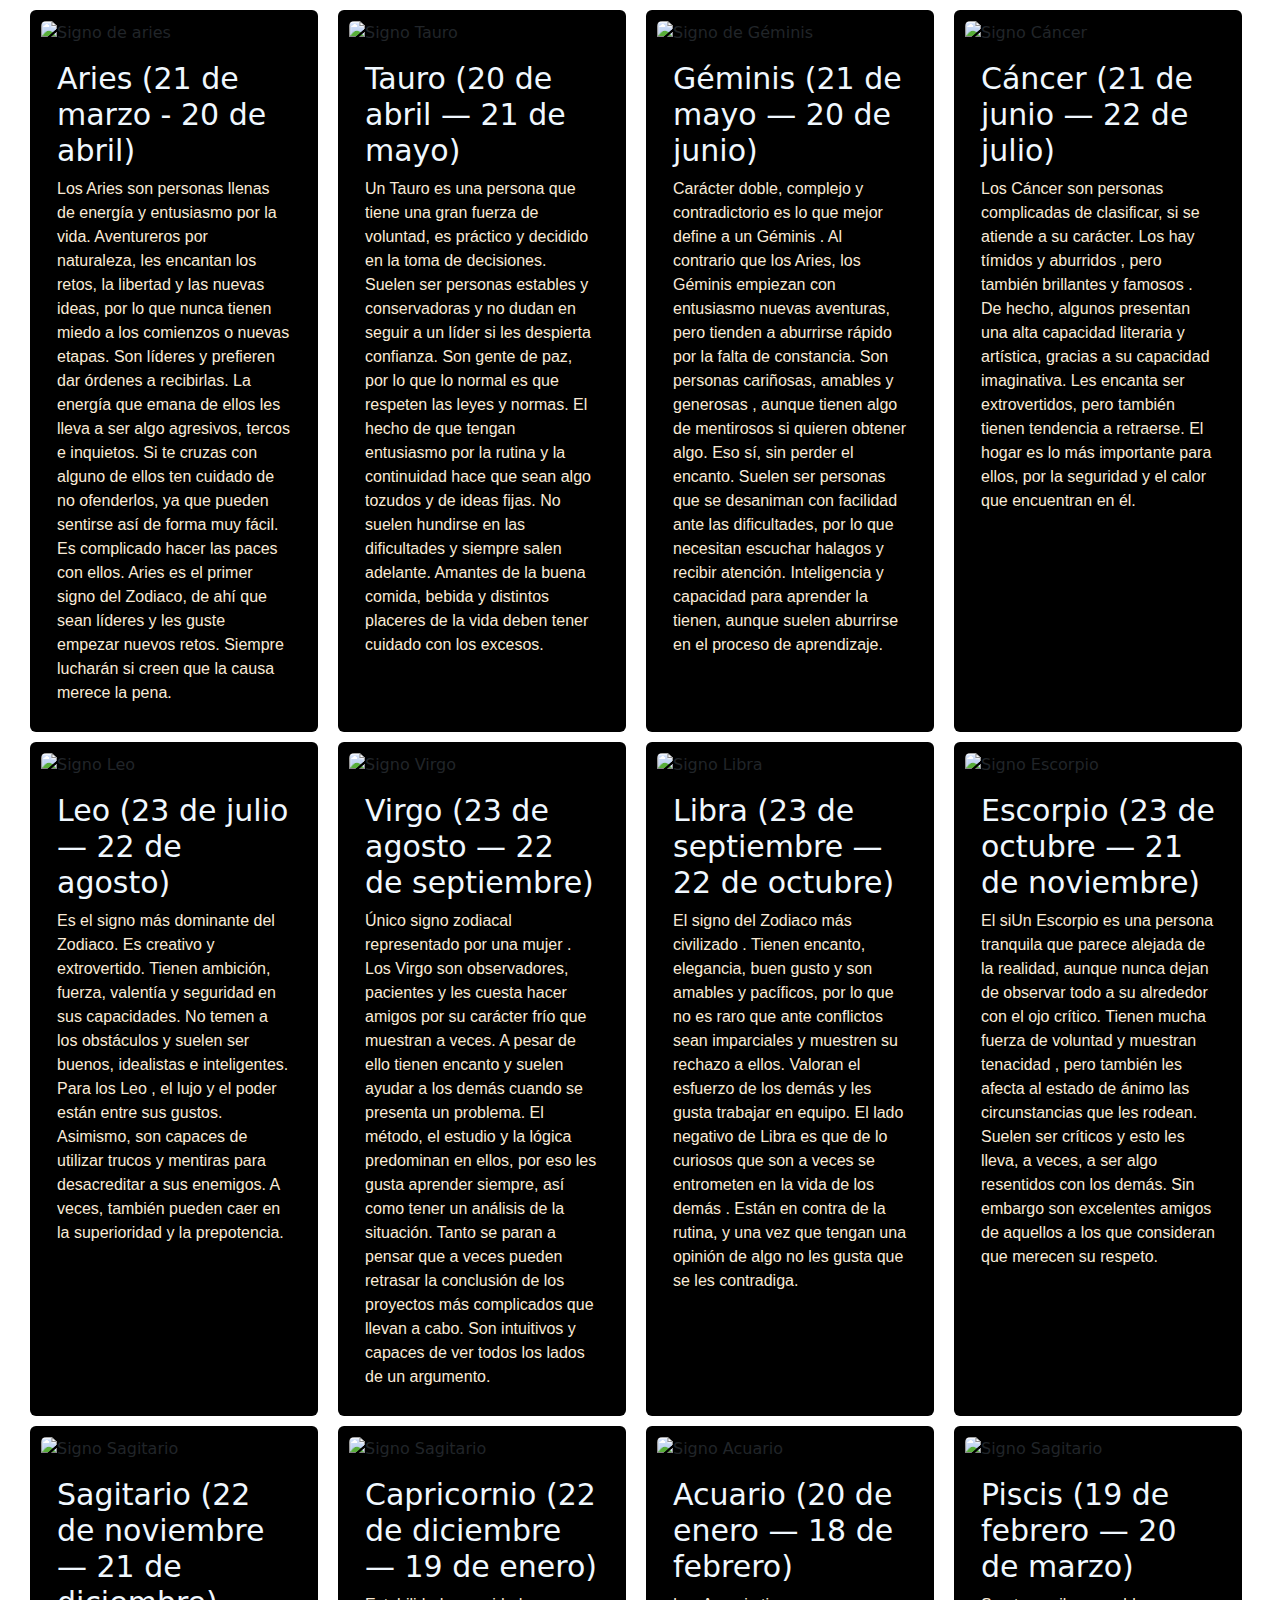
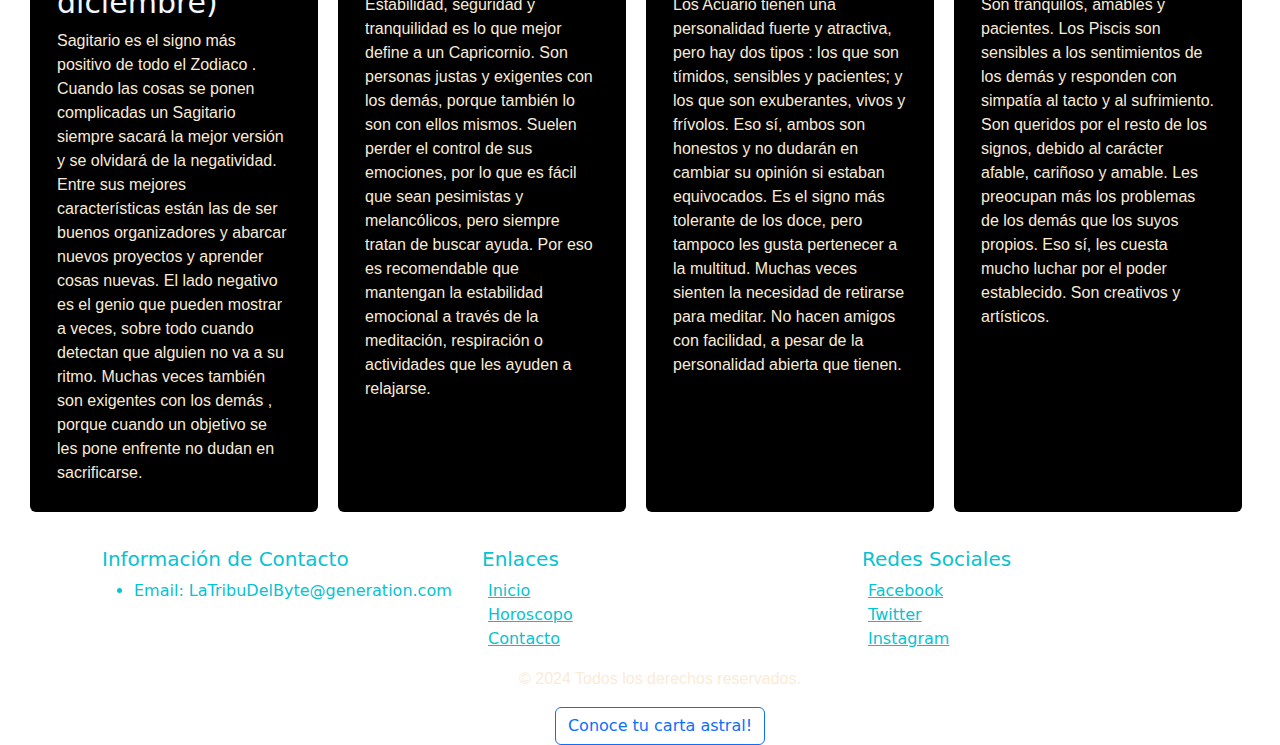
==== commit 352b21b5: "Merge branch 'main' into mario" ====
--- a/signos.html
+++ b/signos.html
@@ -13,76 +13,6 @@
 
 
 <body>
-
-  <section id="virgo">
-    <h3>Virgo (23 de agosto — 22 de septiembre)</h3>
-    <p>
-      Único signo zodiacal representado por una mujer . Los Virgo son observadores, pacientes y les cuesta hacer amigos
-      por su carácter frío que muestran a veces. A pesar de ello tienen encanto y suelen ayudar a los demás cuando se
-      presenta un problema. El método, el estudio y la lógica predominan en ellos, por eso les gusta aprender siempre,
-      así como tener un análisis de la situación. Tanto se paran a pensar que a veces pueden retrasar la conclusión de
-      los proyectos más complicados que llevan a cabo. Son intuitivos y capaces de ver todos los lados de un argumento.
-    </p>
-  </section>
-
-  <section id="libra">
-    <h3>Libra (23 de septiembre — 22 de octubre)</h3>
-    <p>
-      El signo del Zodiaco más civilizado . Tienen encanto, elegancia, buen gusto y son amables y pacíficos, por lo que
-      no es raro que ante conflictos sean imparciales y muestren su rechazo a ellos. Valoran el esfuerzo de los demás y
-      les gusta trabajar en equipo. El lado negativo de Libra es que de lo curiosos que son a veces se entrometen en la
-      vida de los demás . Están en contra de la rutina, y una vez que tengan una opinión de algo no les gusta que se les
-      contradiga.</p>
-  </section>
-
-  <section id="escorpio">
-    <h3>Escorpio (23 de octubre — 21 de noviembre)</h3>
-    <p>
-      Un Escorpio es una persona tranquila que parece alejada de la realidad, aunque nunca dejan de observar todo a su
-      alrededor con el ojo crítico. Tienen mucha fuerza de voluntad y muestran tenacidad , pero también les afecta al
-      estado de ánimo las circunstancias que les rodean. Suelen ser críticos y esto les lleva, a veces, a ser algo
-      resentidos con los demás. Sin embargo son excelentes amigos de aquellos a los que consideran que merecen su
-      respeto.</p>
-  </section>
-
-  <section id="sagitario">
-    <h3>Sagitario (22 de noviembre — 21 de diciembre)</h3>
-    <p>
-      Sagitario es el signo más positivo de todo el Zodiaco . Cuando las cosas se ponen complicadas un Sagitario siempre
-      sacará la mejor versión y se olvidará de la negatividad. Entre sus mejores características están las de ser buenos
-      organizadores y abarcar nuevos proyectos y aprender cosas nuevas. El lado negativo es el genio que pueden mostrar
-      a veces, sobre todo cuando detectan que alguien no va a su ritmo. Muchas veces también son exigentes con los demás
-      , porque cuando un objetivo se les pone enfrente no dudan en sacrificarse.</p>
-  </section>
-
-  <section id="capricornio">
-    <h3>Capricornio (22 de diciembre — 19 de enero)</h3>
-    <p><b>Estabilidad, seguridad y tranquilidad</b> es lo que mejor define a un Capricornio. Son personas justas y
-      exigentes con los demás, porque también lo son con ellos mismos. Suelen perder el control de sus emociones, por lo
-      que es fácil que sean pesimistas y melancólicos, pero siempre tratan de buscar ayuda. Por eso es recomendable que
-      mantengan la estabilidad emocional a través de la meditación, respiración o actividades que les ayuden a
-      relajarse.</p>
-  </section>
-
-  <section id="acuario">
-    <h3>Acuario (20 de enero — 18 de febrero)</h3>
-    <p>
-      Los Acuario tienen una personalidad fuerte y atractiva, pero hay dos tipos : los que son tímidos, sensibles y
-      pacientes; y los que son exuberantes, vivos y frívolos. Eso sí, ambos son honestos y no dudarán en cambiar su
-      opinión si estaban equivocados. Es el signo más tolerante de los doce, pero tampoco les gusta pertenecer a la
-      multitud. Muchas veces sienten la necesidad de retirarse para meditar. No hacen amigos con facilidad, a pesar de
-      la personalidad abierta que tienen.</p>
-  </section>
-
-  <section id="piscis">
-    <h3>Piscis (19 de febrero — 20 de marzo)</h3>
-    <p>
-      Son tranquilos, amables y pacientes. Los Piscis son sensibles a los sentimientos de los demás y responden con
-      simpatía al tacto y al sufrimiento. Son queridos por el resto de los signos, debido al carácter afable, cariñoso y
-      amable. Les preocupan más los problemas de los demás que los suyos propios. Eso sí, les cuesta mucho luchar por el
-      poder establecido. Son creativos y artísticos.</p>
-  </section>
-
   <!--Cartas signos-->
   <div class="wrapper">
     
@@ -334,7 +264,6 @@
     crossorigin="anonymous"></script>
 
   <a href="index.html" class="btn btn-outline-primary" role="button" aria-disabled="true">Conoce tu carta astral!</a>
-
 </body>
 
 </html>--- a/styles/style.css
+++ b/styles/style.css
@@ -1,3 +1,6 @@
+*{
+    scroll-behavior: smooth;
+}
 body {
     background-image: url(https://elmomentoveracruz.mx/wp-content/uploads/2024/04/C2BFQue-te-predicen-los-astros-este-26-de-enero_-780x470.jpg);
     background-size: cover;
@@ -9,6 +12,7 @@
     width: 100%;
     margin-left: 20px;
     transition: 1s;
+    scroll-behavior: smooth;
 }
  
 h1 {
@@ -24,7 +28,7 @@
  
 .titles {
     font-family: 'Segoe UI', Tahoma, Geneva, Verdana, sans-serif;
-    color: antiquewhite;
+    color: white;
     font-weight: 300;
 }
 
@@ -118,6 +122,16 @@
     width: 50%;
 }
 
+header{
+    position: sticky;
+    top: 0;
+    width: 100vw;
+}
+ header .navbar{
+    width: 100%;
+}
+
+
 
 
 .articulos {
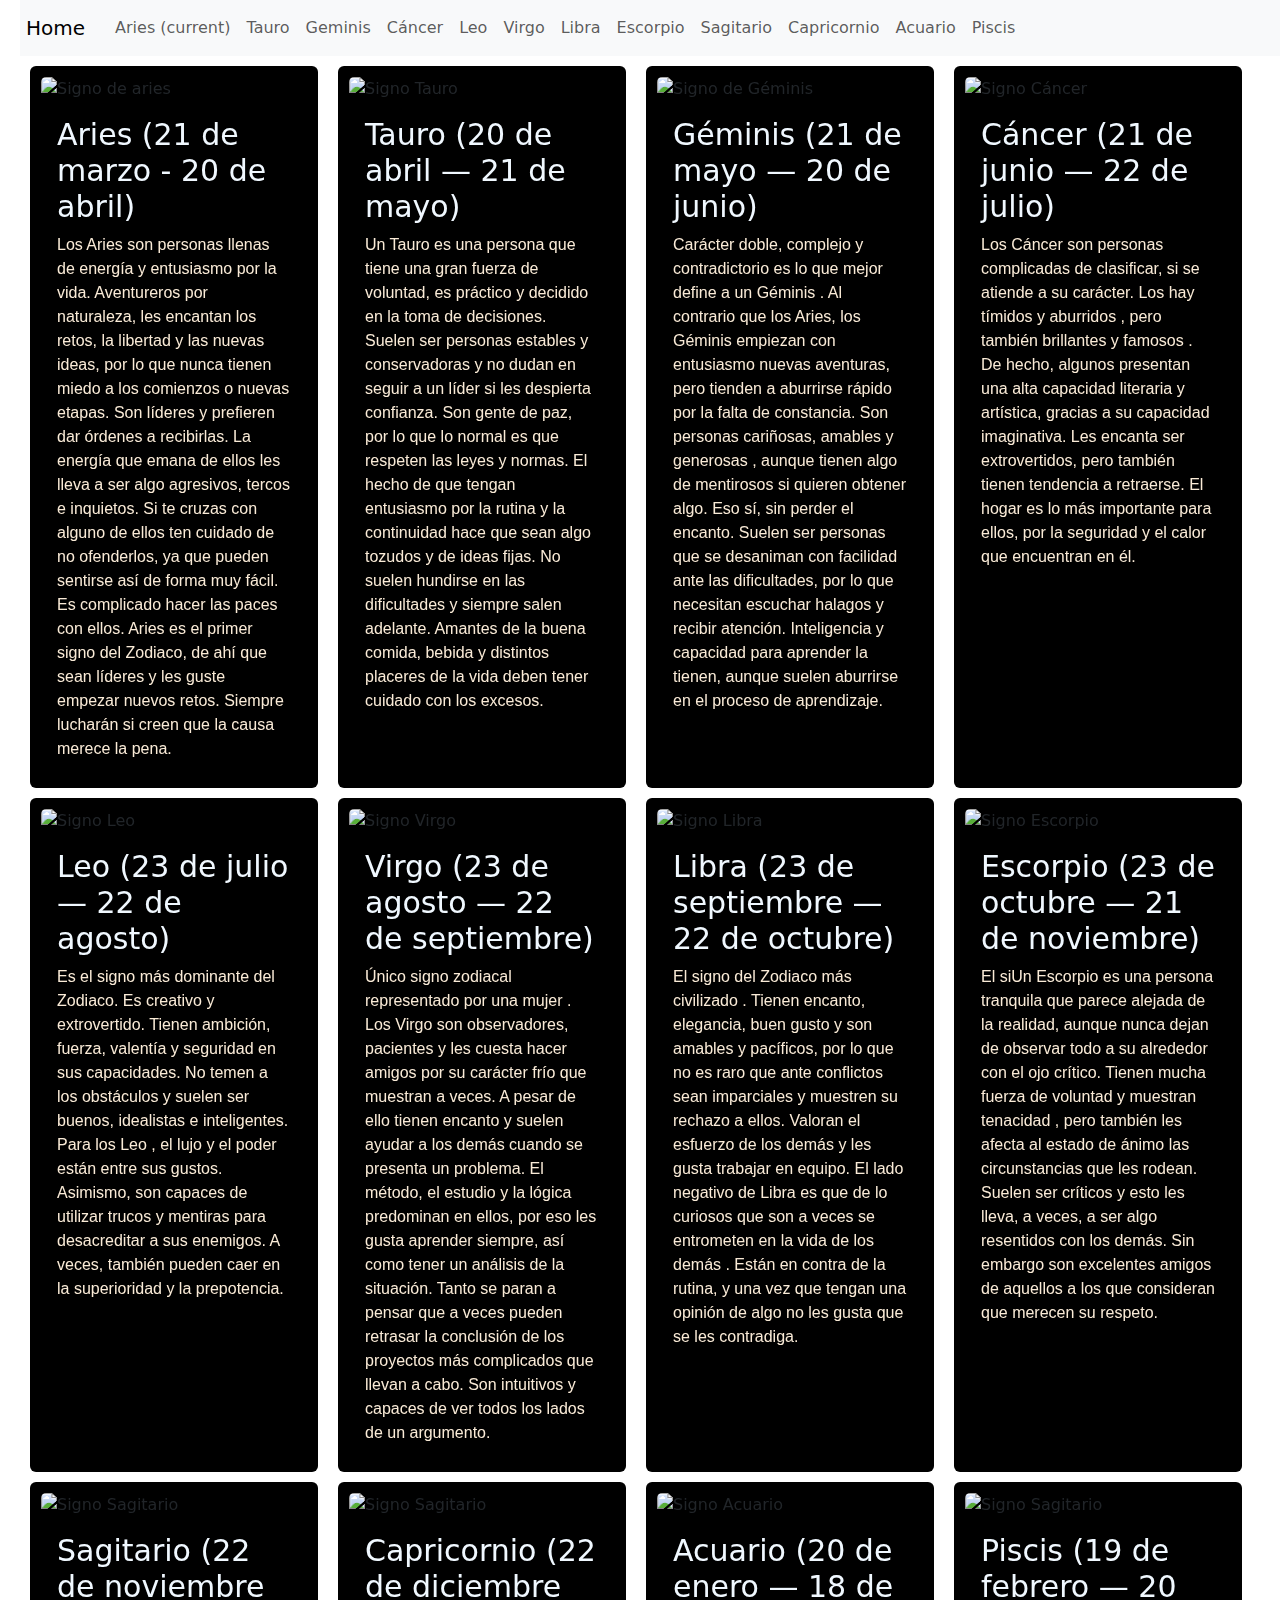
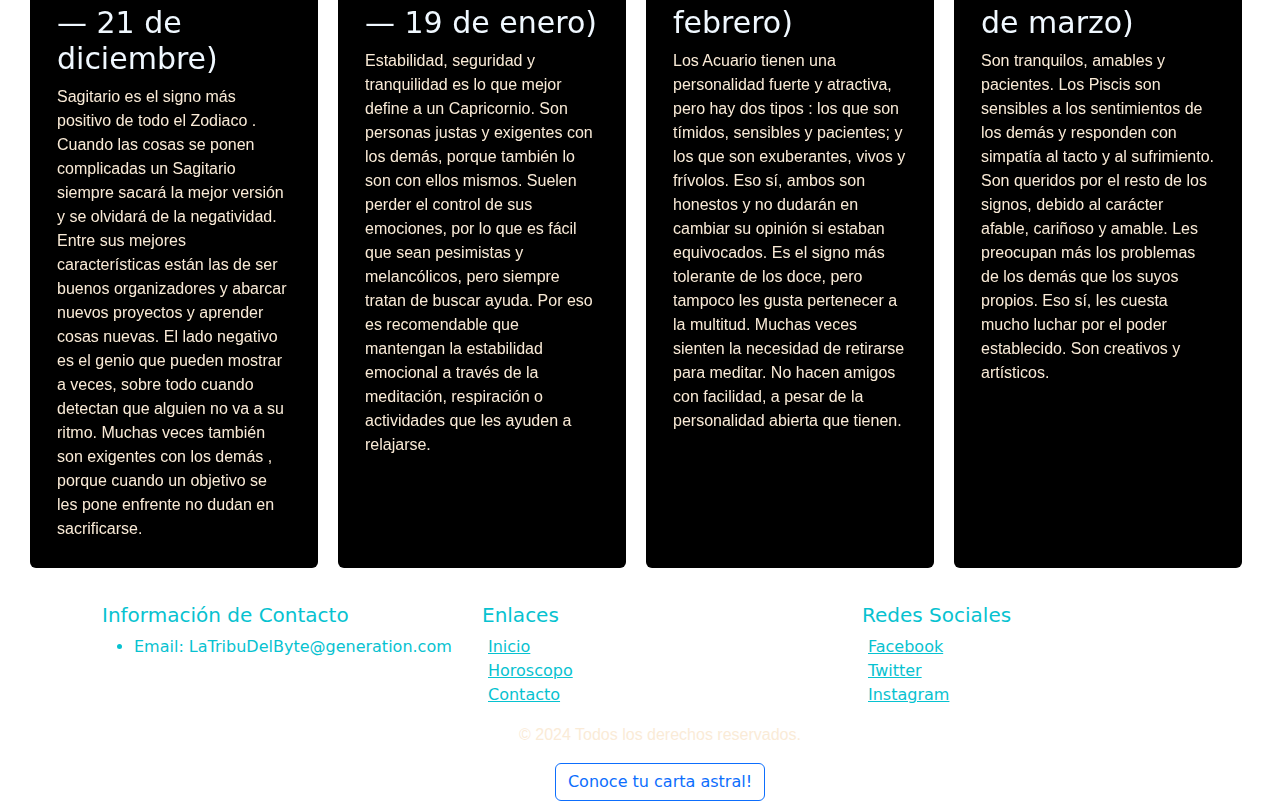
==== commit 0210b281: "Navbar signos.html" ====
--- a/signos.html
+++ b/signos.html
@@ -13,6 +13,56 @@
 
 
 <body>
+  <header>
+    <nav class="navbar navbar-expand-lg navbar-light bg-light">
+        <a class="navbar-brand" href="#">Home</a>
+        <button class="navbar-toggler" type="button" data-toggle="collapse" data-target="#navbarSupportedContent"
+            aria-controls="navbarSupportedContent" aria-expanded="false" aria-label="Toggle navigation">
+            <span class="navbar-toggler-icon"></span>
+        </button>
+
+        <div class="collapse navbar-collapse" id="navbarSupportedContent">
+            <ul class="navbar-nav mr-auto">
+                <li class="nav-item active">
+                    <a class="nav-link" href="#aries">Aries <span class="sr-only">(current)</span></a>
+                </li>
+                <li class="nav-item">
+                    <a class="nav-link" href="#tauro">Tauro</a>
+                </li>
+                <li class="nav-item">
+                    <a class="nav-link" href="#geminis">Geminis</a>
+                </li>
+                <li class="nav-item">
+                    <a class="nav-link" href="#cancer">Cáncer</a>
+                </li>
+                <li class="nav-item">
+                    <a class="nav-link" href="#leo">Leo</a>
+                </li>
+                <li class="nav-item">
+                    <a class="nav-link" href="#virgo">Virgo</a>
+                </li>
+                <li class="nav-item">
+                    <a class="nav-link" href="#libra">Libra</a>
+                </li>
+                <li class="nav-item">
+                    <a class="nav-link" href="#escorpio">Escorpio</a>
+                </li>
+                <li class="nav-item">
+                    <a class="nav-link" href="#sagitario">Sagitario</a>
+                </li>
+                <li class="nav-item">
+                    <a class="nav-link" href="#capricornio">Capricornio</a>
+                </li>
+                <li class="nav-item">
+                    <a class="nav-link" href="#acuario">Acuario</a>
+                </li>
+                <li class="nav-item">
+                    <a class="nav-link" href="#piscis">Piscis</a>
+                </li>
+            </ul>
+        </div>
+    </nav>
+</header>
   <!--Cartas signos-->
   <div class="wrapper">
     
@@ -266,4 +316,4 @@
   <a href="index.html" class="btn btn-outline-primary" role="button" aria-disabled="true">Conoce tu carta astral!</a>
 </body>
 
-</html>+</html>
